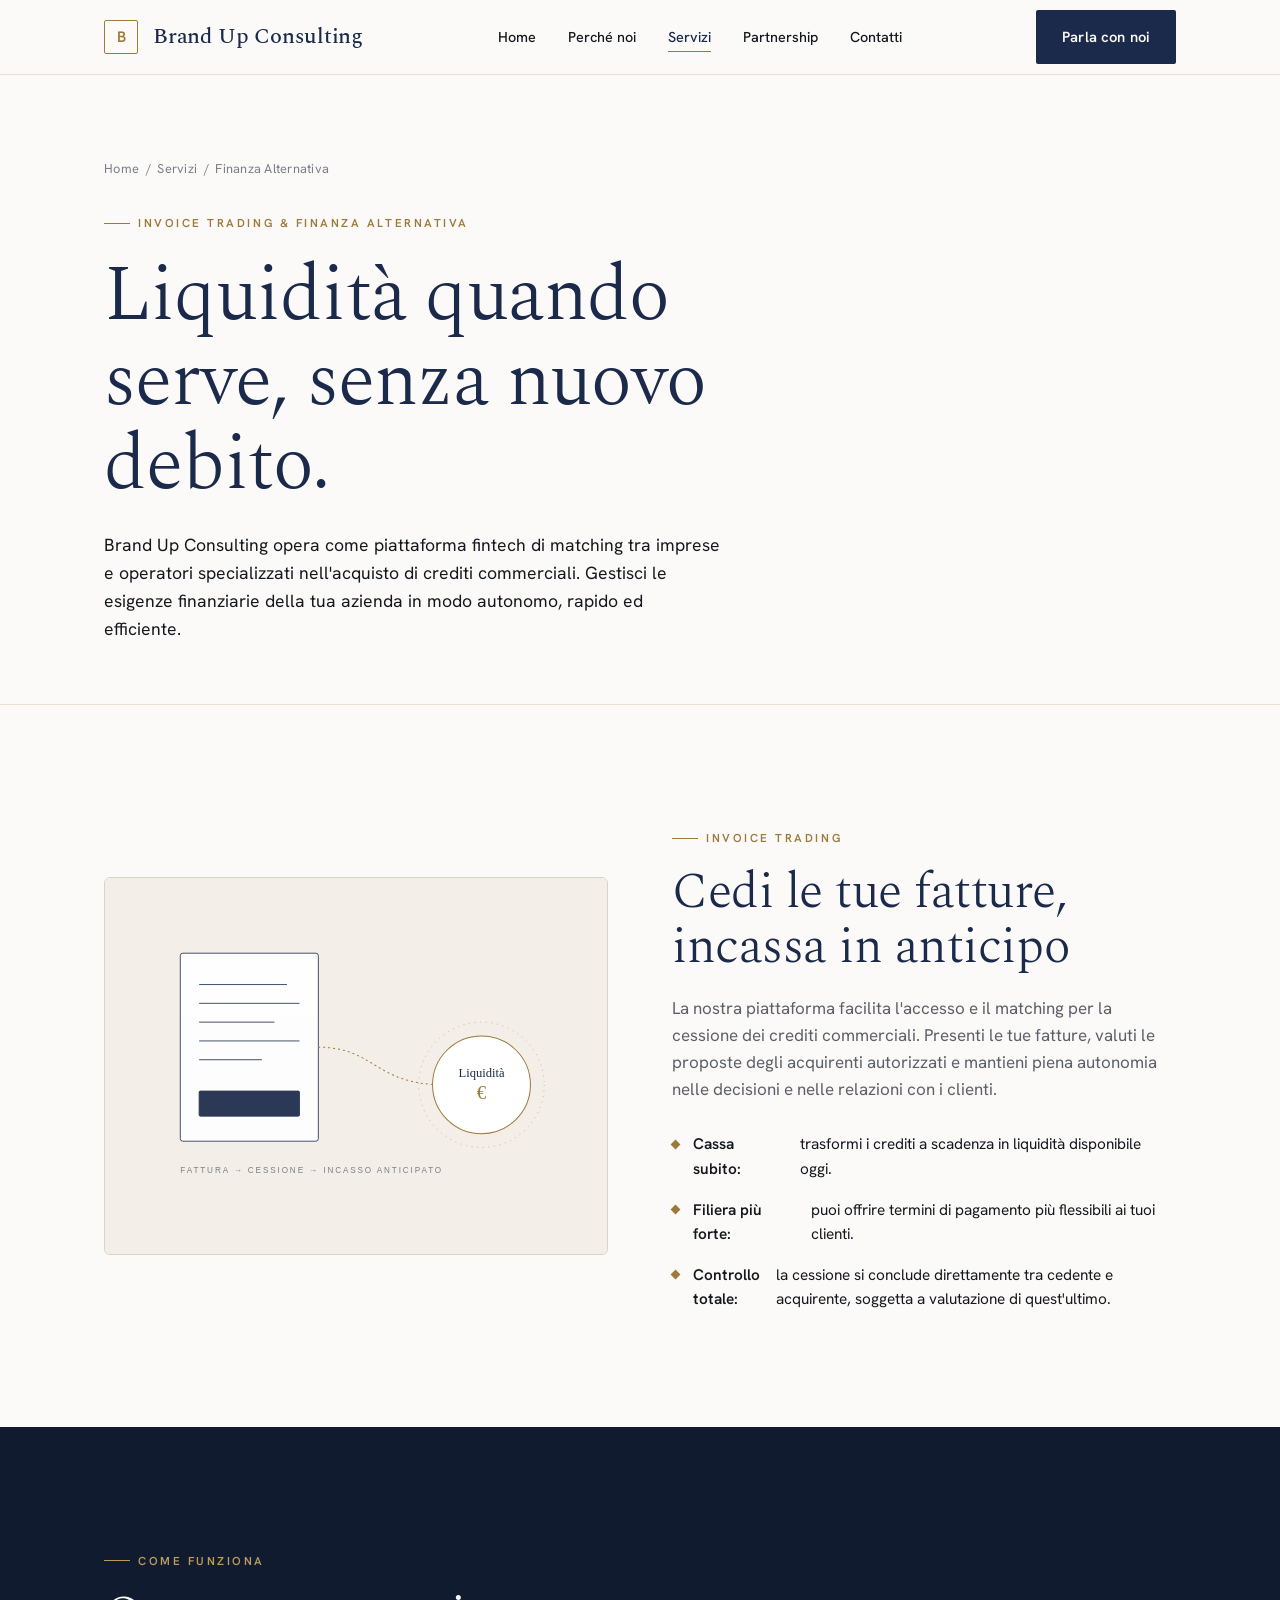
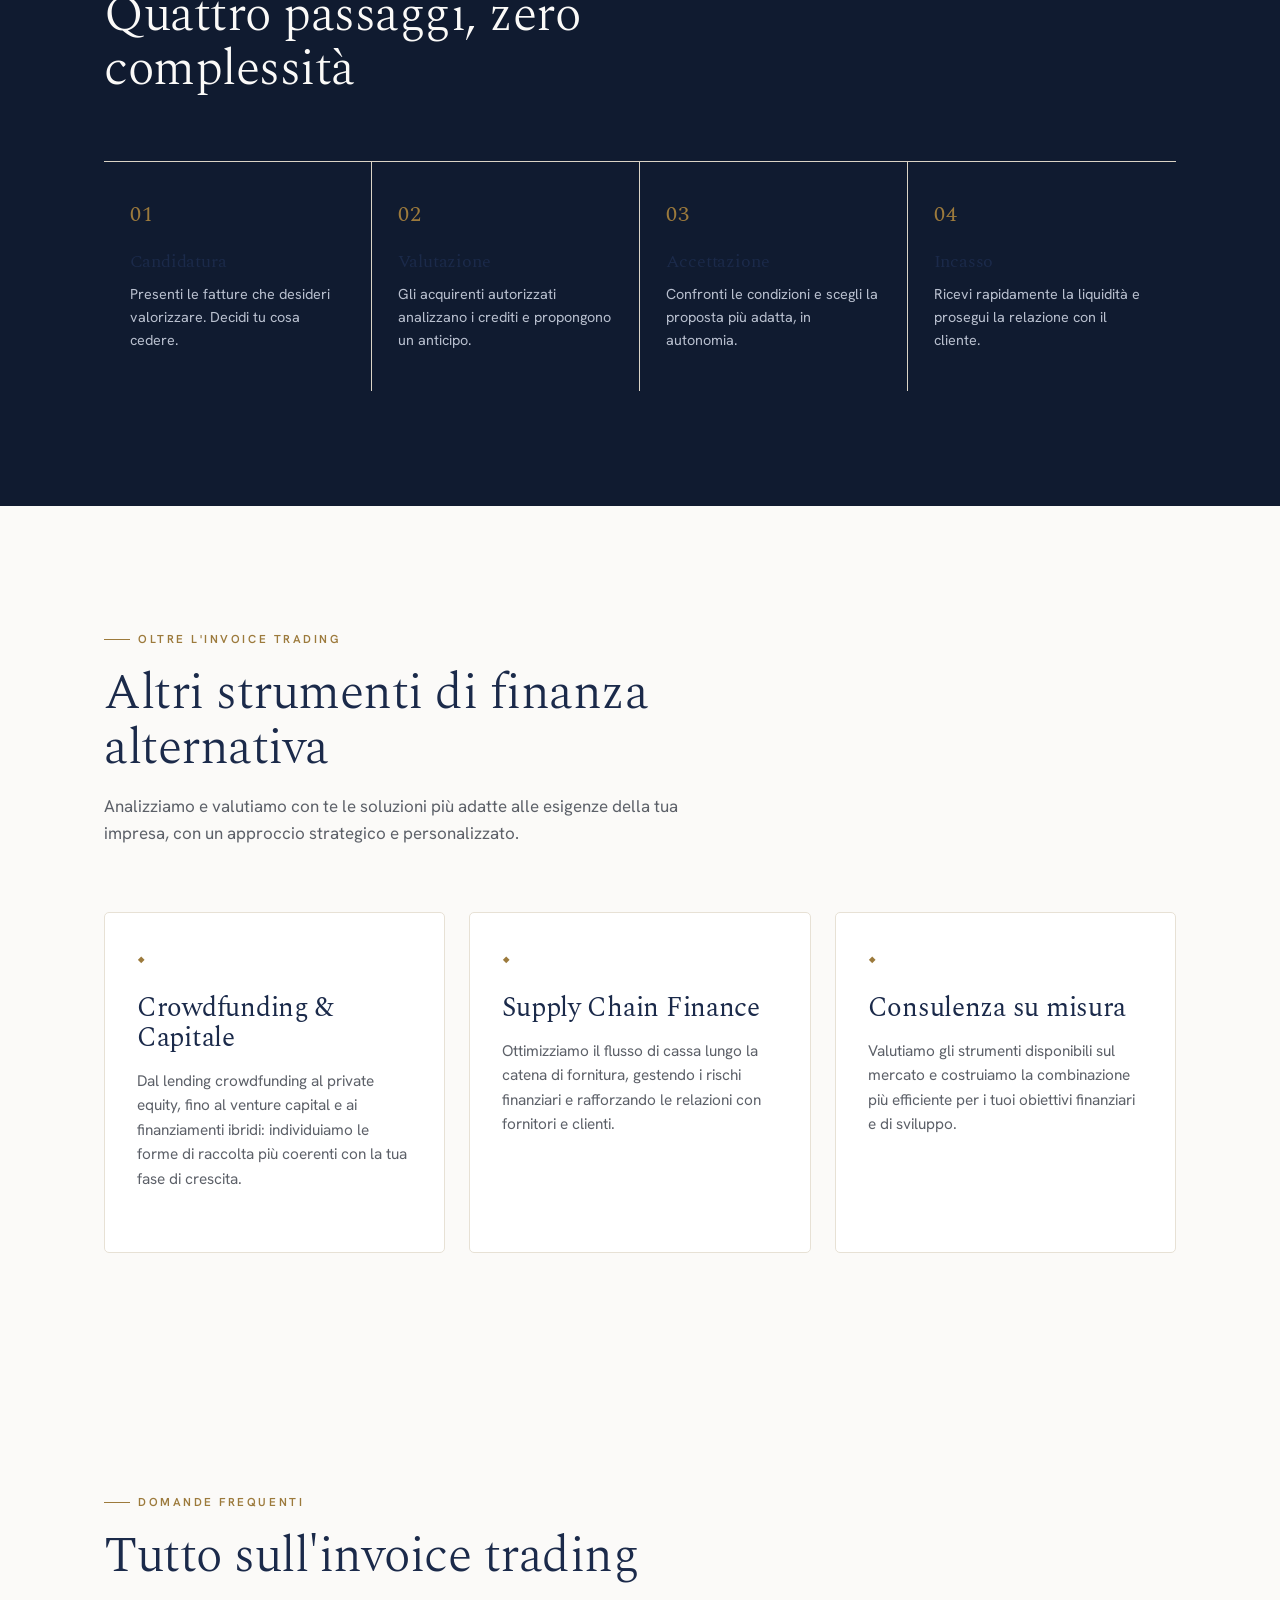
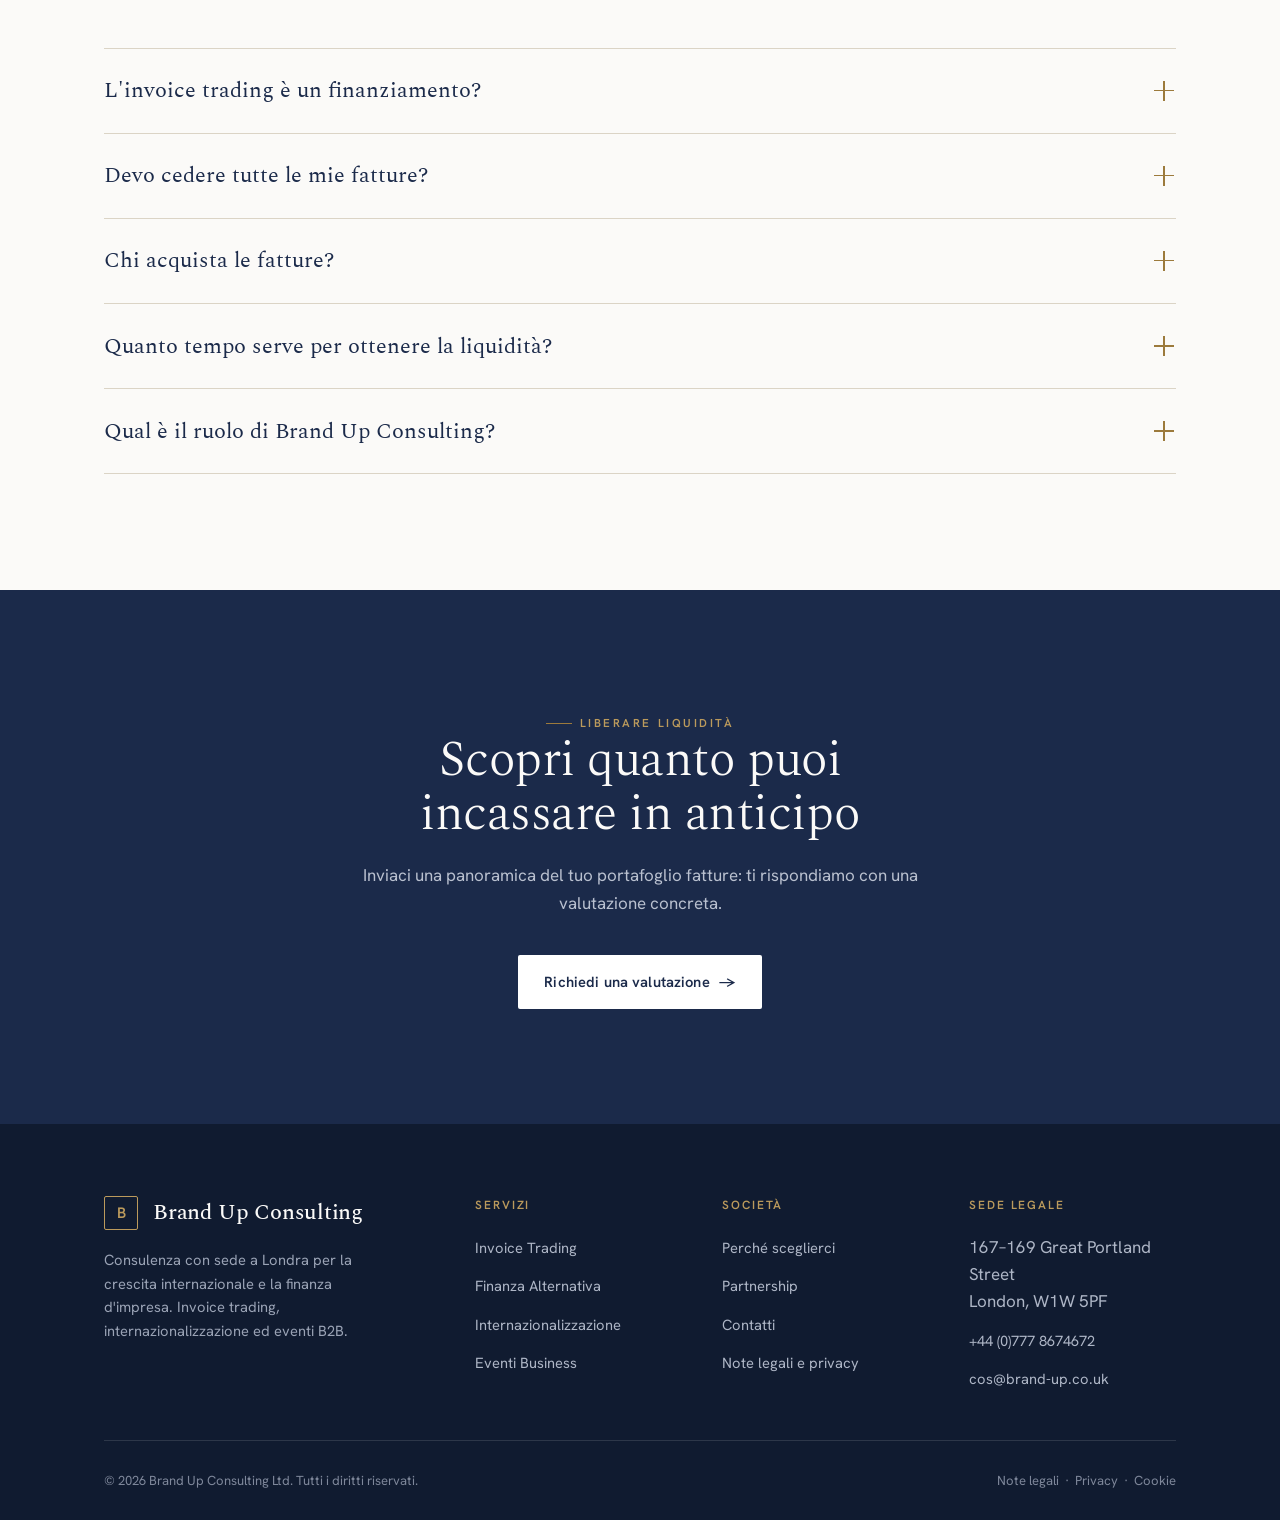
==== finanza-alternativa.html @ 414f06bc "Aggiunge home, perché sceglierci, finanza alternativa e internazionalizzazione" ====
<!DOCTYPE html>
<html lang="it">
<head>
<meta charset="UTF-8">
<meta name="viewport" content="width=device-width, initial-scale=1">
<title>Invoice Trading e Finanza Alternativa | Brand Up Consulting</title>
<meta name="description" content="Invoice trading, supply chain finance e crowdfunding: libera liquidità senza nuovo debito con la piattaforma fintech di Brand Up Consulting.">
<meta property="og:title" content="Invoice Trading e Finanza Alternativa | Brand Up Consulting">
<meta property="og:description" content="Invoice trading, supply chain finance e crowdfunding: libera liquidità senza nuovo debito con la piattaforma fintech di Brand Up Consulting.">
<meta property="og:type" content="website">
<link rel="preconnect" href="https://fonts.googleapis.com">
<link rel="preconnect" href="https://fonts.gstatic.com" crossorigin>
<link rel="stylesheet" href="assets/style.css">
</head>
<body>
<header class="site-header">
  <div class="wrap nav">
    <a href="index.html" class="brand"><span class="mark">B</span><span>Brand&nbsp;Up <b>Consulting</b></span></a>
    <nav aria-label="Principale">
      <ul class="nav-links">
        <li><a href="index.html">Home</a></li>
        <li><a href="perche-sceglierci.html">Perché noi</a></li>
        <li class="has-sub">
          <a href="finanza-alternativa.html" class="active">Servizi</a>
          <ul class="submenu">
            <li><a href="finanza-alternativa.html">Invoice Trading &amp; Finanza Alternativa<small>Cessione crediti e liquidità senza nuovo debito</small></a></li>
            <li><a href="internazionalizzazione.html">Internazionalizzazione d'impresa<small>Export management e ingresso nei mercati esteri</small></a></li>
            <li><a href="eventi.html">Eventi &amp; Business Network<small>Incontri B2B, fiere e missioni commerciali</small></a></li>
          </ul>
        </li>
        <li><a href="partnership.html">Partnership</a></li>
        <li><a href="contatti.html">Contatti</a></li>
      </ul>
    </nav>
    <div class="nav-cta">
      <a href="contatti.html" class="btn btn-primary">Parla con noi</a>
      <button class="menu-toggle" aria-label="Apri menu" aria-expanded="false"><span></span><span></span><span></span></button>
    </div>
  </div>
</header>
<main>

<section class="page-hero">
  <div class="wrap">
    <div class="crumbs reveal"><a href="index.html">Home</a> &nbsp;/&nbsp; Servizi &nbsp;/&nbsp; Finanza Alternativa</div>
    <span class="eyebrow reveal">Invoice Trading &amp; Finanza Alternativa</span>
    <h1 class="reveal">Liquidità quando serve, senza nuovo debito.</h1>
    <p class="reveal">Brand Up Consulting opera come piattaforma fintech di matching tra imprese e operatori specializzati nell'acquisto di crediti commerciali. Gestisci le esigenze finanziarie della tua azienda in modo autonomo, rapido ed efficiente.</p>
  </div>
</section>

<section>
  <div class="wrap">
    <div class="split">
      <div class="split-media reveal"><img src="assets/plate-invoice.svg" alt="Processo di invoice trading"></div>
      <div class="reveal">
        <span class="eyebrow">Invoice Trading</span>
        <h2>Cedi le tue fatture, incassa in anticipo</h2>
        <p>La nostra piattaforma facilita l'accesso e il matching per la cessione dei crediti commerciali. Presenti le tue fatture, valuti le proposte degli acquirenti autorizzati e mantieni piena autonomia nelle decisioni e nelle relazioni con i clienti.</p>
        <ul class="feat-list">
          <li><strong>Cassa subito:</strong> trasformi i crediti a scadenza in liquidità disponibile oggi.</li>
          <li><strong>Filiera più forte:</strong> puoi offrire termini di pagamento più flessibili ai tuoi clienti.</li>
          <li><strong>Controllo totale:</strong> la cessione si conclude direttamente tra cedente e acquirente, soggetta a valutazione di quest'ultimo.</li>
        </ul>
      </div>
    </div>
  </div>
</section>

<section class="panel-navy">
  <div class="wrap">
    <div class="section-head reveal"><span class="eyebrow">Come funziona</span><h2>Quattro passaggi, zero complessità</h2></div>
    <div class="steps">
      <div class="step reveal"><span class="idx">01</span><h4>Candidatura</h4><p>Presenti le fatture che desideri valorizzare. Decidi tu cosa cedere.</p></div>
      <div class="step reveal"><span class="idx">02</span><h4>Valutazione</h4><p>Gli acquirenti autorizzati analizzano i crediti e propongono un anticipo.</p></div>
      <div class="step reveal"><span class="idx">03</span><h4>Accettazione</h4><p>Confronti le condizioni e scegli la proposta più adatta, in autonomia.</p></div>
      <div class="step reveal"><span class="idx">04</span><h4>Incasso</h4><p>Ricevi rapidamente la liquidità e prosegui la relazione con il cliente.</p></div>
    </div>
  </div>
</section>

<section>
  <div class="wrap">
    <div class="section-head reveal"><span class="eyebrow">Oltre l'invoice trading</span><h2>Altri strumenti di finanza alternativa</h2><p>Analizziamo e valutiamo con te le soluzioni più adatte alle esigenze della tua impresa, con un approccio strategico e personalizzato.</p></div>
    <div class="grid-3">
      <article class="card reveal"><span class="idx">&#9670;</span><h3>Crowdfunding &amp; Capitale</h3><p>Dal lending crowdfunding al private equity, fino al venture capital e ai finanziamenti ibridi: individuiamo le forme di raccolta più coerenti con la tua fase di crescita.</p></article>
      <article class="card reveal"><span class="idx">&#9670;</span><h3>Supply Chain Finance</h3><p>Ottimizziamo il flusso di cassa lungo la catena di fornitura, gestendo i rischi finanziari e rafforzando le relazioni con fornitori e clienti.</p></article>
      <article class="card reveal"><span class="idx">&#9670;</span><h3>Consulenza su misura</h3><p>Valutiamo gli strumenti disponibili sul mercato e costruiamo la combinazione più efficiente per i tuoi obiettivi finanziari e di sviluppo.</p></article>
    </div>
  </div>
</section>

<section>
  <div class="wrap">
    <div class="section-head reveal"><span class="eyebrow">Domande frequenti</span><h2>Tutto sull'invoice trading</h2></div>
    <div class="faq">
      <div class="faq-item reveal"><button class="faq-q" aria-expanded="false">L'invoice trading è un finanziamento?<span class="ic"></span></button><div class="faq-a"><p>No. È la cessione di un credito commerciale a un acquirente che lo anticipa. Non si tratta di un prestito bancario e non aumenta l'indebitamento dell'impresa nel modo in cui lo farebbe un finanziamento tradizionale.</p></div></div>
      <div class="faq-item reveal"><button class="faq-q" aria-expanded="false">Devo cedere tutte le mie fatture?<span class="ic"></span></button><div class="faq-a"><p>No. Scegli liberamente quali crediti presentare e quali proposte accettare. Mantieni il pieno controllo del processo e delle relazioni con i tuoi clienti.</p></div></div>
      <div class="faq-item reveal"><button class="faq-q" aria-expanded="false">Chi acquista le fatture?<span class="ic"></span></button><div class="faq-a"><p>Operatori e investitori autorizzati che valutano i crediti presentati. La cessione si perfeziona direttamente tra impresa cedente e soggetto acquirente, soggetta all'accettazione di quest'ultimo.</p></div></div>
      <div class="faq-item reveal"><button class="faq-q" aria-expanded="false">Quanto tempo serve per ottenere la liquidità?<span class="ic"></span></button><div class="faq-a"><p>I tempi dipendono dalla valutazione del credito e dall'accettazione delle parti. La tecnologia fintech è pensata proprio per ridurre i passaggi e accelerare l'incasso rispetto all'attesa della scadenza naturale.</p></div></div>
      <div class="faq-item reveal"><button class="faq-q" aria-expanded="false">Qual è il ruolo di Brand Up Consulting?<span class="ic"></span></button><div class="faq-a"><p>Operiamo come piattaforma di matching e supporto tecnico-operativo: mettiamo in contatto la tua impresa con gli acquirenti e ti affianchiamo nel processo. Le decisioni restano sempre tue.</p></div></div>
    </div>
  </div>
</section>

<section class="cta-band">
  <div class="wrap">
    <span class="eyebrow" style="justify-content:center;color:#BB9A5C">Liberare liquidità</span>
    <h2>Scopri quanto puoi incassare in anticipo</h2>
    <p>Inviaci una panoramica del tuo portafoglio fatture: ti rispondiamo con una valutazione concreta.</p>
    <div class="hero-actions"><a href="contatti.html" class="btn btn-primary" style="background:#fff;color:#1B2A4A">Richiedi una valutazione <span class="arr">&rarr;</span></a></div>
  </div>
</section>
</main>
<footer class="site-footer">
  <div class="wrap">
    <div class="foot-grid">
      <div>
        <a href="index.html" class="brand"><span class="mark">B</span><span>Brand&nbsp;Up <b>Consulting</b></span></a>
        <p class="foot-about">Consulenza con sede a Londra per la crescita internazionale e la finanza d'impresa. Invoice trading, internazionalizzazione ed eventi B2B.</p>
      </div>
      <div class="foot-col">
        <h5>Servizi</h5>
        <ul>
          <li><a href="finanza-alternativa.html">Invoice Trading</a></li>
          <li><a href="finanza-alternativa.html">Finanza Alternativa</a></li>
          <li><a href="internazionalizzazione.html">Internazionalizzazione</a></li>
          <li><a href="eventi.html">Eventi Business</a></li>
        </ul>
      </div>
      <div class="foot-col">
        <h5>Società</h5>
        <ul>
          <li><a href="perche-sceglierci.html">Perché sceglierci</a></li>
          <li><a href="partnership.html">Partnership</a></li>
          <li><a href="contatti.html">Contatti</a></li>
          <li><a href="note-legali.html">Note legali e privacy</a></li>
        </ul>
      </div>
      <div class="foot-col">
        <h5>Sede legale</h5>
        <ul>
          <li>167&ndash;169 Great Portland Street<br>London, W1W 5PF</li>
          <li><a href="tel:+447778674672">+44 (0)777 8674672</a></li>
          <li><a href="mailto:cos@brand-up.co.uk">cos@brand-up.co.uk</a></li>
        </ul>
      </div>
    </div>
    <div class="foot-bottom">
      <span>&copy; <span id="yr"></span> Brand Up Consulting Ltd. Tutti i diritti riservati.</span>
      <span><a href="note-legali.html">Note legali</a> &nbsp;&middot;&nbsp; <a href="note-legali.html">Privacy</a> &nbsp;&middot;&nbsp; <a href="note-legali.html">Cookie</a></span>
    </div>
  </div>
</footer>
<script>document.getElementById('yr').textContent=new Date().getFullYear();</script>
<script src="assets/main.js"></script>
</body>
</html>
---- assets/style.css ----
/* ============================================================
   Brand Up Consulting — Corporate London identity
   Palette: ivory paper · oxford blue · engraved brass · stone
   Type: Spectral (display serif) · Hanken Grotesk (body)
   ============================================================ */

@import url('https://fonts.googleapis.com/css2?family=Spectral:ital,wght@0,300;0,400;0,500;0,600;1,300;1,400&family=Hanken+Grotesk:wght@400;500;600;700&display=swap');

:root{
  --paper:#FBFAF8; --paper-2:#F3EFE8; --paper-3:#ECE6DA;
  --ink:#15181E; --navy:#1B2A4A; --navy-deep:#101B30;
  --brass:#9C7A3C; --brass-2:#BB9A5C;
  --line:#DBD4C6; --line-soft:#E7E1D5;
  --muted:#5C6068; --muted-2:#7A7E86; --white:#ffffff;
  --serif:'Spectral',Georgia,serif;
  --sans:'Hanken Grotesk',system-ui,-apple-system,sans-serif;
  --wrap:1200px; --gutter:clamp(20px,5vw,64px);
}
*{box-sizing:border-box;margin:0;padding:0}
html{scroll-behavior:smooth;-webkit-text-size-adjust:100%}
body{font-family:var(--sans);background:var(--paper);color:var(--ink);line-height:1.6;font-size:17px;-webkit-font-smoothing:antialiased;text-rendering:optimizeLegibility}
img{max-width:100%;display:block}
a{color:inherit;text-decoration:none}
.wrap{max-width:var(--wrap);margin:0 auto;padding-inline:var(--gutter)}

h1,h2,h3,h4{font-family:var(--serif);font-weight:400;line-height:1.1;letter-spacing:-.01em;color:var(--navy)}
h1{font-size:clamp(2.6rem,6vw,5rem);font-weight:300}
h2{font-size:clamp(2rem,4vw,3.1rem);font-weight:300}
h3{font-size:clamp(1.3rem,2.2vw,1.7rem)}
p{color:var(--muted);max-width:62ch}
strong{color:var(--ink);font-weight:600}
.eyebrow{font-family:var(--sans);font-size:.72rem;font-weight:600;letter-spacing:.22em;text-transform:uppercase;color:var(--brass);display:inline-flex;align-items:center;gap:.7em}
.eyebrow::before{content:"";width:26px;height:1px;background:var(--brass);display:inline-block}
.lead{font-size:clamp(1.05rem,1.6vw,1.25rem);color:var(--ink);max-width:60ch;line-height:1.55}

.btn{display:inline-flex;align-items:center;gap:.6em;font-family:var(--sans);font-weight:600;font-size:.92rem;padding:.95em 1.7em;border-radius:2px;transition:.25s ease;cursor:pointer;border:1px solid transparent;letter-spacing:.01em}
.btn-primary{background:var(--navy);color:var(--paper)}
.btn-primary:hover{background:var(--navy-deep)}
.btn-ghost{border-color:var(--navy);color:var(--navy);background:transparent}
.btn-ghost:hover{background:var(--navy);color:var(--paper)}
.btn .arr{transition:transform .25s ease}
.btn:hover .arr{transform:translateX(4px)}
.link-brass{font-weight:600;font-size:.9rem;color:var(--navy);display:inline-flex;align-items:center;gap:.5em;border-bottom:1px solid var(--line);padding-bottom:3px;transition:.25s ease;width:fit-content}
.link-brass:hover{border-color:var(--brass);color:var(--brass)}
.link-brass .arr{transition:transform .25s ease}
.link-brass:hover .arr{transform:translateX(4px)}

.site-header{position:sticky;top:0;z-index:60;background:rgba(251,250,248,.86);backdrop-filter:blur(12px);border-bottom:1px solid var(--line-soft);transition:box-shadow .3s ease}
.site-header.scrolled{box-shadow:0 1px 0 var(--line)}
.nav{display:flex;align-items:center;justify-content:space-between;height:74px}
.brand{display:flex;align-items:center;gap:.7em;font-family:var(--serif);font-size:1.35rem;color:var(--navy);letter-spacing:-.01em;font-weight:500}
.brand .mark{width:34px;height:34px;border:1px solid var(--brass);display:grid;place-items:center;color:var(--brass);font-size:.95rem;font-weight:600;font-family:var(--sans);border-radius:2px}
.brand b{font-weight:500}
.nav-links{display:flex;align-items:center;gap:2rem;list-style:none}
.nav-links>li>a{font-size:.9rem;font-weight:500;color:var(--ink);position:relative;padding:6px 0;transition:color .2s}
.nav-links>li>a::after{content:"";position:absolute;left:0;bottom:0;height:1px;width:0;background:var(--brass);transition:width .25s ease}
.nav-links>li>a:hover::after,.nav-links>li>a.active::after{width:100%}
.nav-links>li>a.active{color:var(--navy)}
.has-sub{position:relative}
.submenu{position:absolute;top:calc(100% + 8px);left:50%;transform:translateX(-50%) translateY(6px);background:var(--white);border:1px solid var(--line);border-radius:4px;padding:.6rem;min-width:300px;opacity:0;visibility:hidden;box-shadow:0 18px 50px -20px rgba(20,30,60,.3);transition:.25s ease;list-style:none}
.has-sub:hover .submenu{opacity:1;visibility:visible;transform:translateX(-50%) translateY(0)}
.submenu a{display:block;padding:.7em .9em;font-size:.88rem;border-radius:3px}
.submenu a:hover{background:var(--paper-2);color:var(--navy)}
.submenu a small{display:block;color:var(--muted-2);font-size:.78rem;font-weight:400;margin-top:2px}
.nav-cta{display:flex;align-items:center;gap:1.2rem}
.menu-toggle{display:none;background:none;border:none;cursor:pointer;width:30px;height:22px;position:relative}
.menu-toggle span{position:absolute;left:0;height:1.5px;width:100%;background:var(--navy);transition:.3s}
.menu-toggle span:nth-child(1){top:0}.menu-toggle span:nth-child(2){top:10px}.menu-toggle span:nth-child(3){top:20px}
.menu-toggle.open span:nth-child(1){top:10px;transform:rotate(45deg)}
.menu-toggle.open span:nth-child(2){opacity:0}
.menu-toggle.open span:nth-child(3){top:10px;transform:rotate(-45deg)}

section{padding-block:clamp(64px,9vw,120px)}
.section-head{max-width:680px;margin-bottom:clamp(40px,5vw,64px)}
.section-head .eyebrow{margin-bottom:1.1rem}
.section-head p{margin-top:1.1rem}
.idx{font-family:var(--serif);font-size:.95rem;color:var(--brass);font-variant-numeric:tabular-nums;letter-spacing:.05em}

.hero{position:relative;padding-top:clamp(60px,8vw,96px);padding-bottom:clamp(56px,7vw,90px);overflow:hidden}
.hero .plaque{display:inline-block;border:1px solid var(--line);border-radius:3px;padding:.55em 1.1em;font-size:.78rem;letter-spacing:.16em;text-transform:uppercase;color:var(--muted);font-weight:600;background:var(--white);margin-bottom:2rem}
.hero .plaque b{color:var(--brass);font-weight:600}
.hero h1{max-width:14ch}
.hero h1 em{font-style:italic;color:var(--brass);font-weight:300}
.hero .lead{margin-top:1.6rem}
.hero-actions{display:flex;flex-wrap:wrap;gap:1rem;margin-top:2.4rem}
.hero-rule{height:1px;background:linear-gradient(90deg,var(--brass),transparent);margin-top:3rem}
.hero-meta{display:flex;flex-wrap:wrap;gap:2.5rem;margin-top:2.4rem}
.hero-meta .n{font-family:var(--serif);font-size:1.9rem;color:var(--navy);line-height:1}
.hero-meta .l{font-size:.82rem;color:var(--muted);margin-top:.5rem;letter-spacing:.02em}
.skyline{position:absolute;right:0;bottom:0;width:min(46%,560px);opacity:.5;pointer-events:none}

.grid-3{display:grid;grid-template-columns:repeat(3,1fr);gap:1.5rem}
.card{background:var(--white);border:1px solid var(--line-soft);border-radius:5px;padding:2.2rem 2rem;display:flex;flex-direction:column;transition:.3s ease;position:relative;overflow:hidden}
.card::before{content:"";position:absolute;top:0;left:0;height:2px;width:0;background:var(--brass);transition:width .35s ease}
.card:hover{transform:translateY(-4px);box-shadow:0 26px 50px -28px rgba(20,30,60,.32);border-color:var(--line)}
.card:hover::before{width:100%}
.card .idx{margin-bottom:1.4rem}
.card h3{margin-bottom:.9rem;color:var(--navy)}
.card p{font-size:.96rem;margin-bottom:1.6rem;flex:1}
.card .link-brass{margin-top:auto}

.split{display:grid;grid-template-columns:1fr 1fr;gap:clamp(2rem,5vw,5rem);align-items:center}
.split.reverse .split-media{order:2}
.split-media{border-radius:6px;overflow:hidden;border:1px solid var(--line);aspect-ratio:4/3;background:var(--paper-2)}
.split-media img{width:100%;height:100%;object-fit:cover}
.split h2{margin-bottom:1.3rem}
.split .eyebrow{margin-bottom:1.1rem}
.feat-list{list-style:none;margin-top:1.8rem;display:flex;flex-direction:column;gap:1rem}
.feat-list li{display:flex;gap:.9rem;font-size:.96rem;color:var(--ink)}
.feat-list li::before{content:"";flex:none;width:7px;height:7px;margin-top:.55em;background:var(--brass);transform:rotate(45deg)}

.steps{display:grid;grid-template-columns:repeat(4,1fr);gap:0;border-top:1px solid var(--line)}
.step{padding:2.2rem 1.6rem 2.4rem;border-right:1px solid var(--line);position:relative}
.step:last-child{border-right:none}
.step .idx{font-size:1.4rem;display:block;margin-bottom:1.2rem}
.step h4{font-family:var(--serif);font-size:1.15rem;color:var(--navy);margin-bottom:.7rem}
.step p{font-size:.9rem}

.panel-navy{background:var(--navy-deep);color:var(--paper)}
.panel-navy h2,.panel-navy h3{color:var(--paper)}
.panel-navy p{color:#B9C0CF}
.panel-navy .eyebrow{color:var(--brass-2)}
.panel-navy .eyebrow::before{background:var(--brass-2)}

.stats{display:grid;grid-template-columns:repeat(4,1fr);gap:1.5rem;border-top:1px solid rgba(255,255,255,.14);padding-top:3rem;margin-top:.5rem}
.stat .n{font-family:var(--serif);font-size:clamp(2.4rem,4vw,3.4rem);color:var(--paper);line-height:1;font-weight:300}
.stat .n em{color:var(--brass-2);font-style:normal}
.stat .l{font-size:.85rem;color:#AEB6C6;margin-top:.8rem;max-width:22ch}

.partner-row{display:flex;flex-wrap:wrap;align-items:center;gap:clamp(2rem,5vw,4.5rem);justify-content:center}
.partner-row .p{font-family:var(--serif);font-size:1.4rem;color:var(--muted-2);letter-spacing:.02em;opacity:.85;transition:.3s}
.partner-row .p:hover{color:var(--navy);opacity:1}

.fintech-card{background:var(--white);border:1px solid var(--line);border-radius:8px;padding:clamp(2rem,4vw,3.2rem);display:grid;grid-template-columns:1.1fr 1fr;gap:clamp(2rem,4vw,4rem);align-items:center}
.fintech-card .tag{display:inline-flex;align-items:center;gap:.5em;font-size:.74rem;letter-spacing:.16em;text-transform:uppercase;color:var(--brass);font-weight:600;margin-bottom:1.3rem}
.fintech-card .logo-line{font-family:var(--serif);font-size:2rem;color:var(--navy);margin-bottom:1rem}

.faq{border-top:1px solid var(--line)}
.faq-item{border-bottom:1px solid var(--line)}
.faq-q{width:100%;text-align:left;background:none;border:none;cursor:pointer;padding:1.6rem 0;display:flex;justify-content:space-between;align-items:center;gap:2rem;font-family:var(--serif);font-size:clamp(1.1rem,1.8vw,1.35rem);color:var(--navy)}
.faq-q .ic{flex:none;width:24px;height:24px;position:relative}
.faq-q .ic::before,.faq-q .ic::after{content:"";position:absolute;background:var(--brass);transition:.3s}
.faq-q .ic::before{top:11px;left:2px;width:20px;height:1.5px}
.faq-q .ic::after{top:2px;left:11px;width:1.5px;height:20px}
.faq-item.open .faq-q .ic::after{transform:rotate(90deg);opacity:0}
.faq-a{max-height:0;overflow:hidden;transition:max-height .35s ease}
.faq-a p{padding-bottom:1.6rem;font-size:.98rem}

.cta-band{background:var(--navy);color:var(--paper);text-align:center}
.cta-band h2{color:var(--paper);max-width:18ch;margin:0 auto 1.3rem}
.cta-band p{color:#B9C0CF;margin:0 auto 2.2rem}
.cta-band .hero-actions{justify-content:center}
.cta-band .btn-ghost{border-color:var(--brass-2);color:var(--paper)}
.cta-band .btn-ghost:hover{background:var(--brass);border-color:var(--brass);color:var(--white)}

.form-grid{display:grid;grid-template-columns:1fr 1fr;gap:1.4rem}
.field{display:flex;flex-direction:column;gap:.5rem}
.field.full{grid-column:1/-1}
.field label{font-size:.8rem;font-weight:600;letter-spacing:.04em;color:var(--ink)}
.field input,.field textarea,.field select{font-family:var(--sans);font-size:.95rem;padding:.85em 1em;border:1px solid var(--line);border-radius:3px;background:var(--white);color:var(--ink);transition:.2s}
.field input:focus,.field textarea:focus,.field select:focus{outline:none;border-color:var(--brass);box-shadow:0 0 0 3px rgba(156,122,60,.12)}
.field textarea{resize:vertical;min-height:130px}
.form-note{font-size:.82rem;color:var(--muted-2);margin-top:.4rem}
.form-success{display:none;padding:1.1em 1.3em;background:var(--paper-2);border:1px solid var(--brass);border-radius:4px;color:var(--navy);font-size:.92rem;margin-top:1.2rem}
.form-success.show{display:block}

.page-hero{padding-top:clamp(56px,7vw,84px);padding-bottom:clamp(40px,5vw,60px);border-bottom:1px solid var(--line-soft)}
.page-hero .eyebrow{margin-bottom:1.4rem}
.page-hero h1{max-width:16ch}
.page-hero p{margin-top:1.4rem;font-size:1.1rem;color:var(--ink)}
.crumbs{font-size:.8rem;color:var(--muted-2);margin-bottom:1.6rem;letter-spacing:.02em}
.crumbs a:hover{color:var(--brass)}

.contact-grid{display:grid;grid-template-columns:1fr 1.2fr;gap:clamp(2.5rem,5vw,5rem)}
.contact-info dl{display:grid;gap:1.7rem;margin-top:2rem}
.contact-info dt{font-size:.74rem;letter-spacing:.14em;text-transform:uppercase;color:var(--brass);font-weight:600;margin-bottom:.4rem}
.contact-info dd{font-size:1rem;color:var(--ink);line-height:1.5}
.contact-info dd a:hover{color:var(--brass)}

.site-footer{background:var(--navy-deep);color:#AEB6C6;padding-block:clamp(48px,6vw,72px) 0}
.foot-grid{display:grid;grid-template-columns:1.6fr 1fr 1fr 1fr;gap:2.5rem;padding-bottom:3rem;border-bottom:1px solid rgba(255,255,255,.12)}
.site-footer .brand{color:var(--paper);margin-bottom:1.1rem}
.site-footer .brand .mark{border-color:var(--brass-2);color:var(--brass-2)}
.foot-about{font-size:.92rem;color:#9AA3B5;max-width:34ch}
.foot-col h5{font-family:var(--sans);font-size:.74rem;letter-spacing:.16em;text-transform:uppercase;color:var(--brass-2);margin-bottom:1.2rem;font-weight:600}
.foot-col ul{list-style:none;display:flex;flex-direction:column;gap:.7rem}
.foot-col a{font-size:.92rem;color:#AEB6C6;transition:.2s}
.foot-col a:hover{color:var(--paper)}
.foot-bottom{display:flex;flex-wrap:wrap;justify-content:space-between;gap:1rem;padding-block:1.8rem;font-size:.82rem;color:#7E879A}
.foot-bottom a:hover{color:var(--brass-2)}

.reveal{opacity:0;transform:translateY(22px);transition:opacity .7s ease,transform .7s ease}
.reveal.in{opacity:1;transform:none}

@media(max-width:980px){
  .grid-3{grid-template-columns:1fr;gap:1.2rem}
  .split,.contact-grid,.fintech-card{grid-template-columns:1fr;gap:2.4rem}
  .split.reverse .split-media{order:0}
  .steps{grid-template-columns:1fr 1fr}
  .step:nth-child(2){border-right:none}
  .step{border-bottom:1px solid var(--line)}
  .stats{grid-template-columns:1fr 1fr;gap:2rem}
  .foot-grid{grid-template-columns:1fr 1fr}
  .form-grid{grid-template-columns:1fr}
}
@media(max-width:680px){
  body{font-size:16px}
  .nav-links{position:fixed;inset:74px 0 auto 0;background:var(--paper);flex-direction:column;align-items:flex-start;gap:0;padding:1rem var(--gutter) 2rem;border-bottom:1px solid var(--line);transform:translateY(-120%);transition:.35s ease;box-shadow:0 30px 50px -20px rgba(20,30,60,.25)}
  .nav-links.open{transform:translateY(0)}
  .nav-links li{width:100%;border-bottom:1px solid var(--line-soft)}
  .nav-links>li>a{display:block;padding:1.1em 0;font-size:1rem}
  .submenu{position:static;transform:none;opacity:1;visibility:visible;box-shadow:none;border:none;min-width:0;padding:0 0 .6rem 1rem;background:transparent}
  .submenu a{padding:.6em 0}
  .menu-toggle{display:block}
  .nav-cta .btn{display:none}
  .steps{grid-template-columns:1fr}
  .step{border-right:none}
  .skyline{display:none}
  .hero-meta{gap:1.6rem}
}
@media(prefers-reduced-motion:reduce){
  *{animation:none!important;transition:none!important;scroll-behavior:auto!important}
  .reveal{opacity:1;transform:none}
}

/* fix: feature list & strong on dark panels */
.panel-navy .feat-list li{color:#D9DEE8}
.panel-navy .feat-list li strong{color:#fff}
.cta-band .feat-list li{color:#D9DEE8}
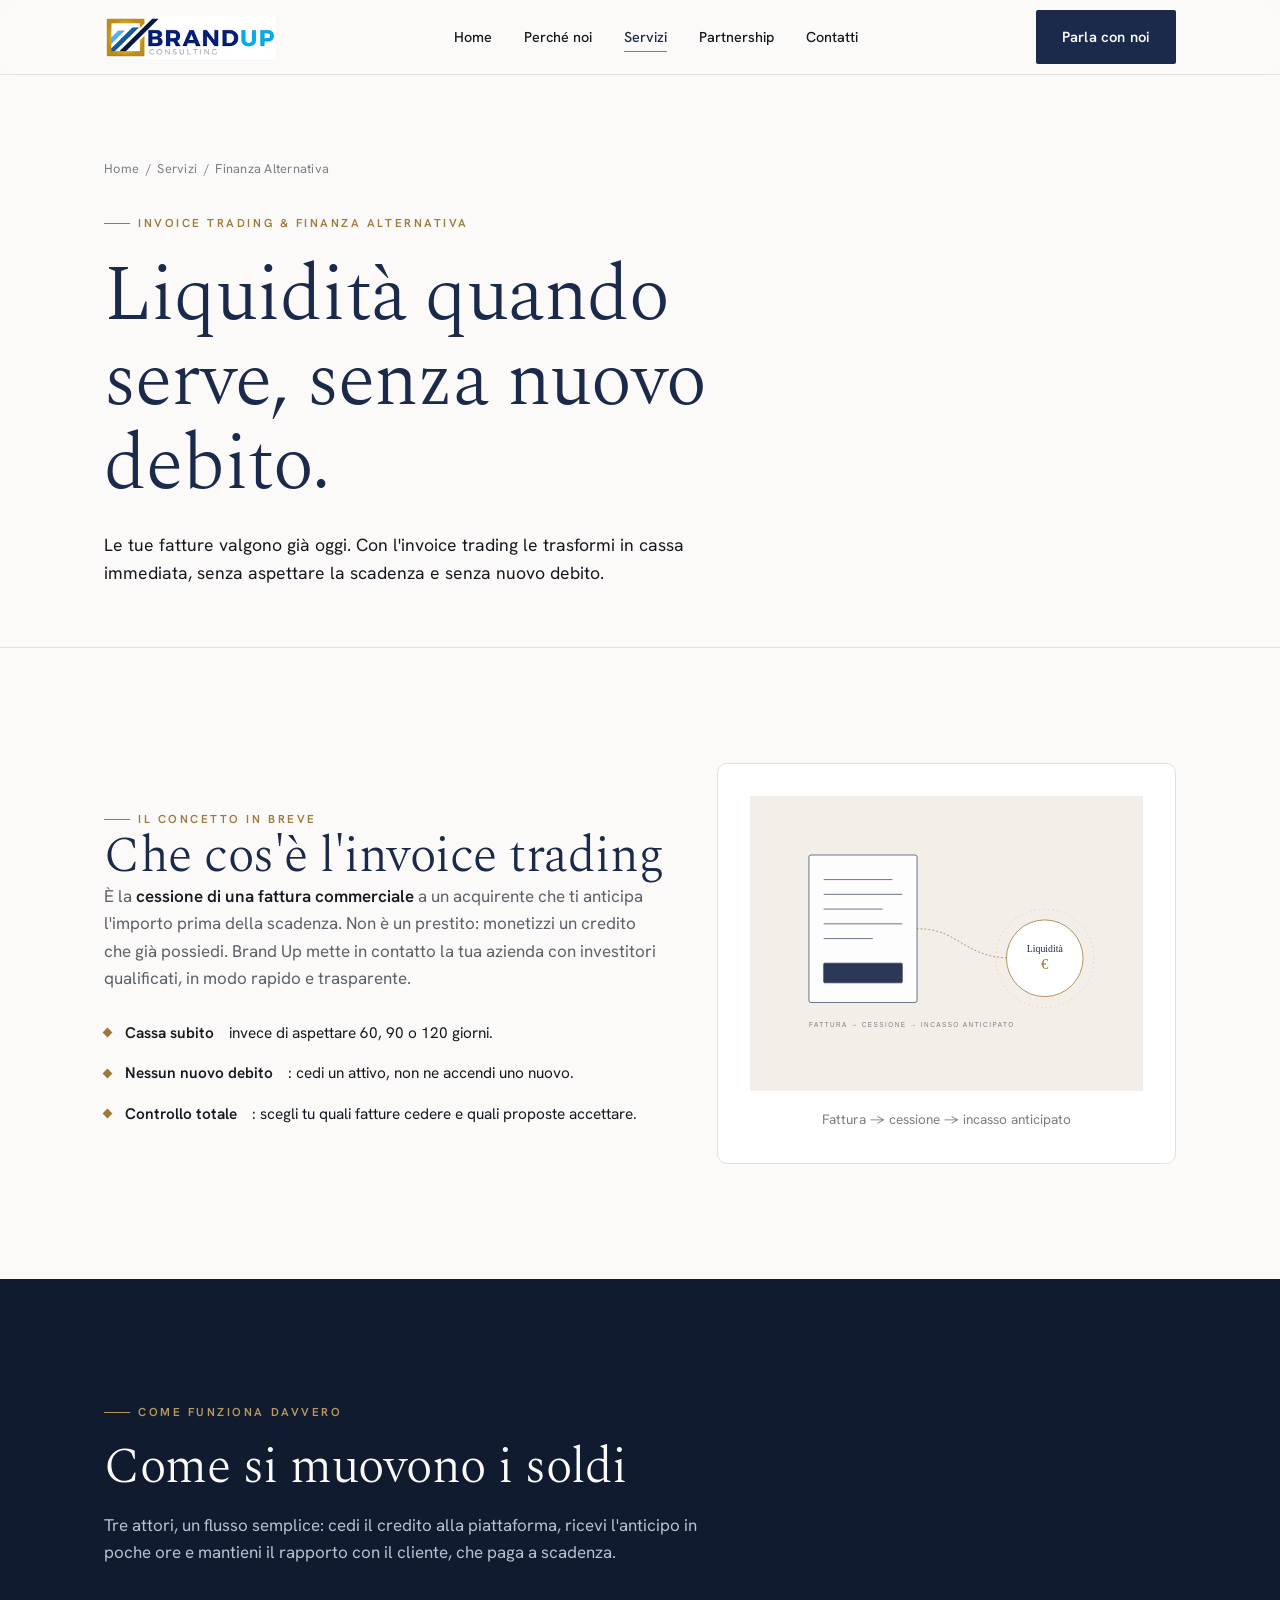
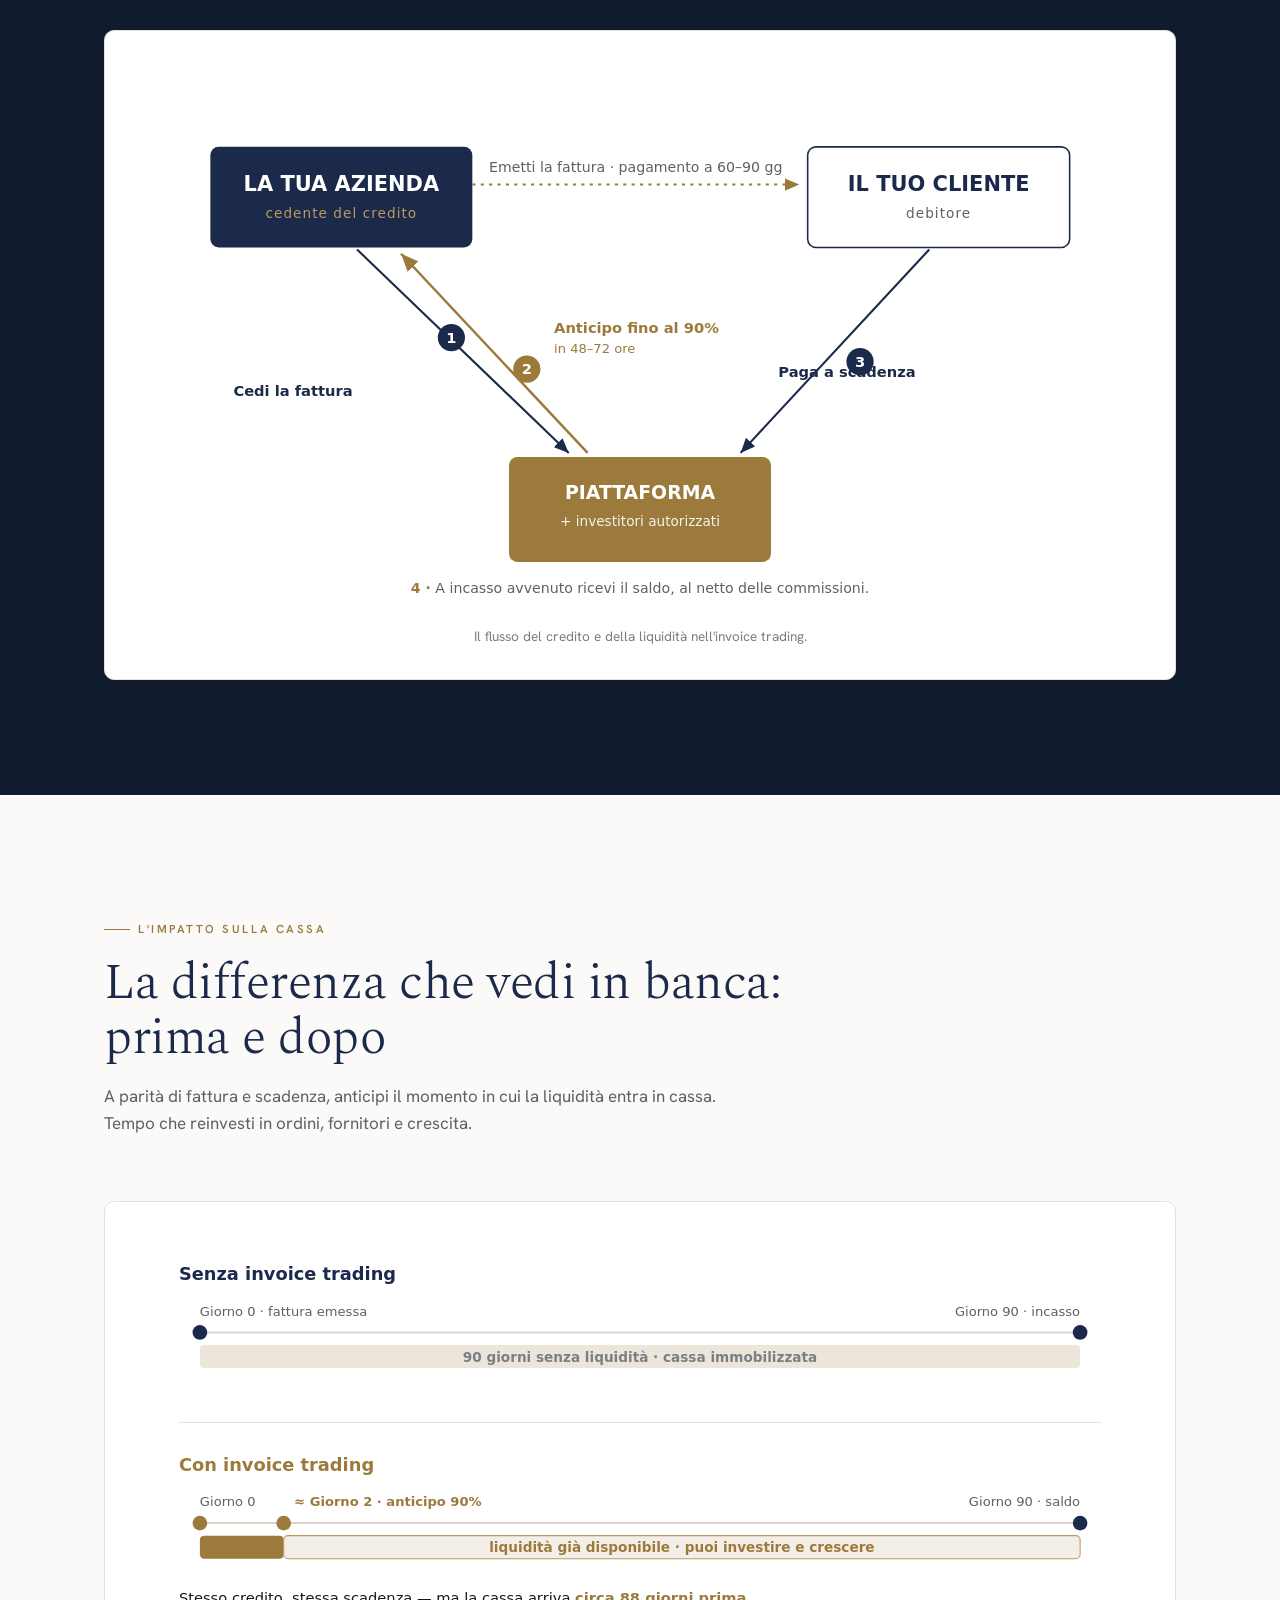
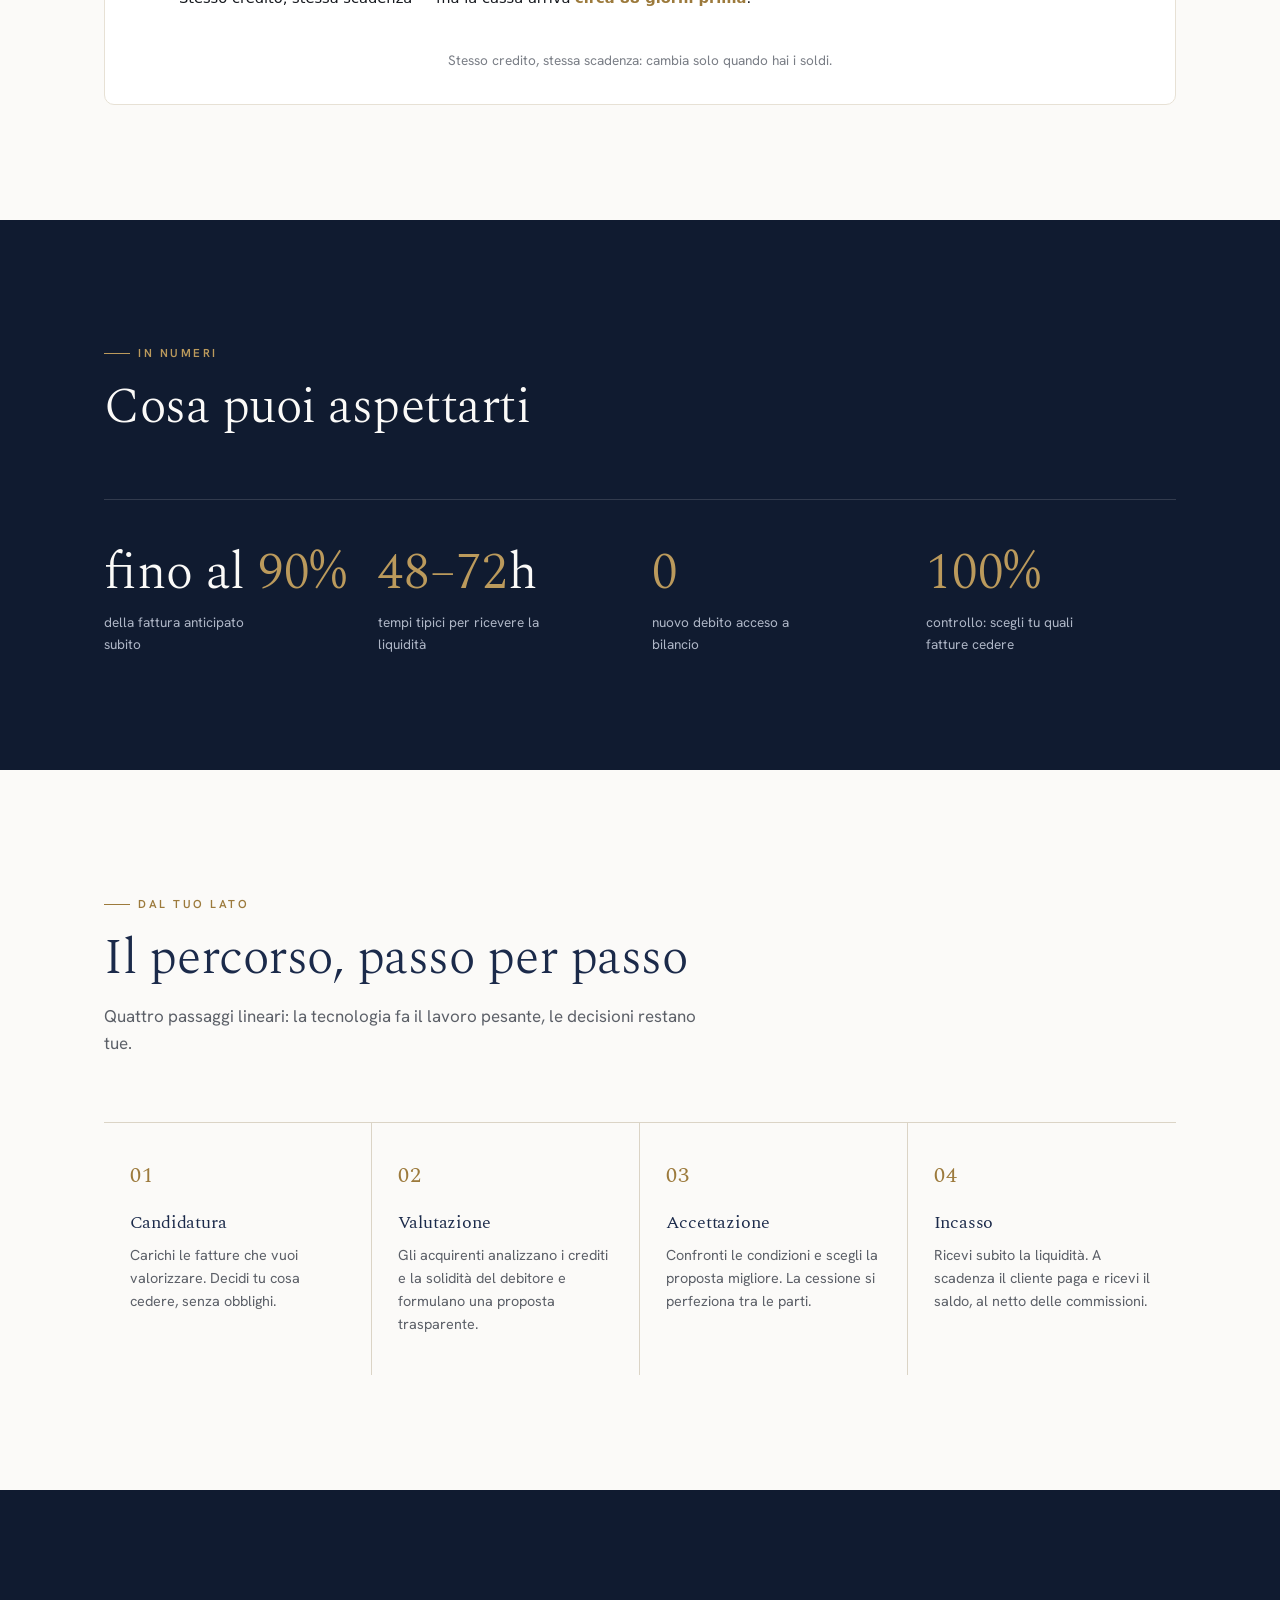
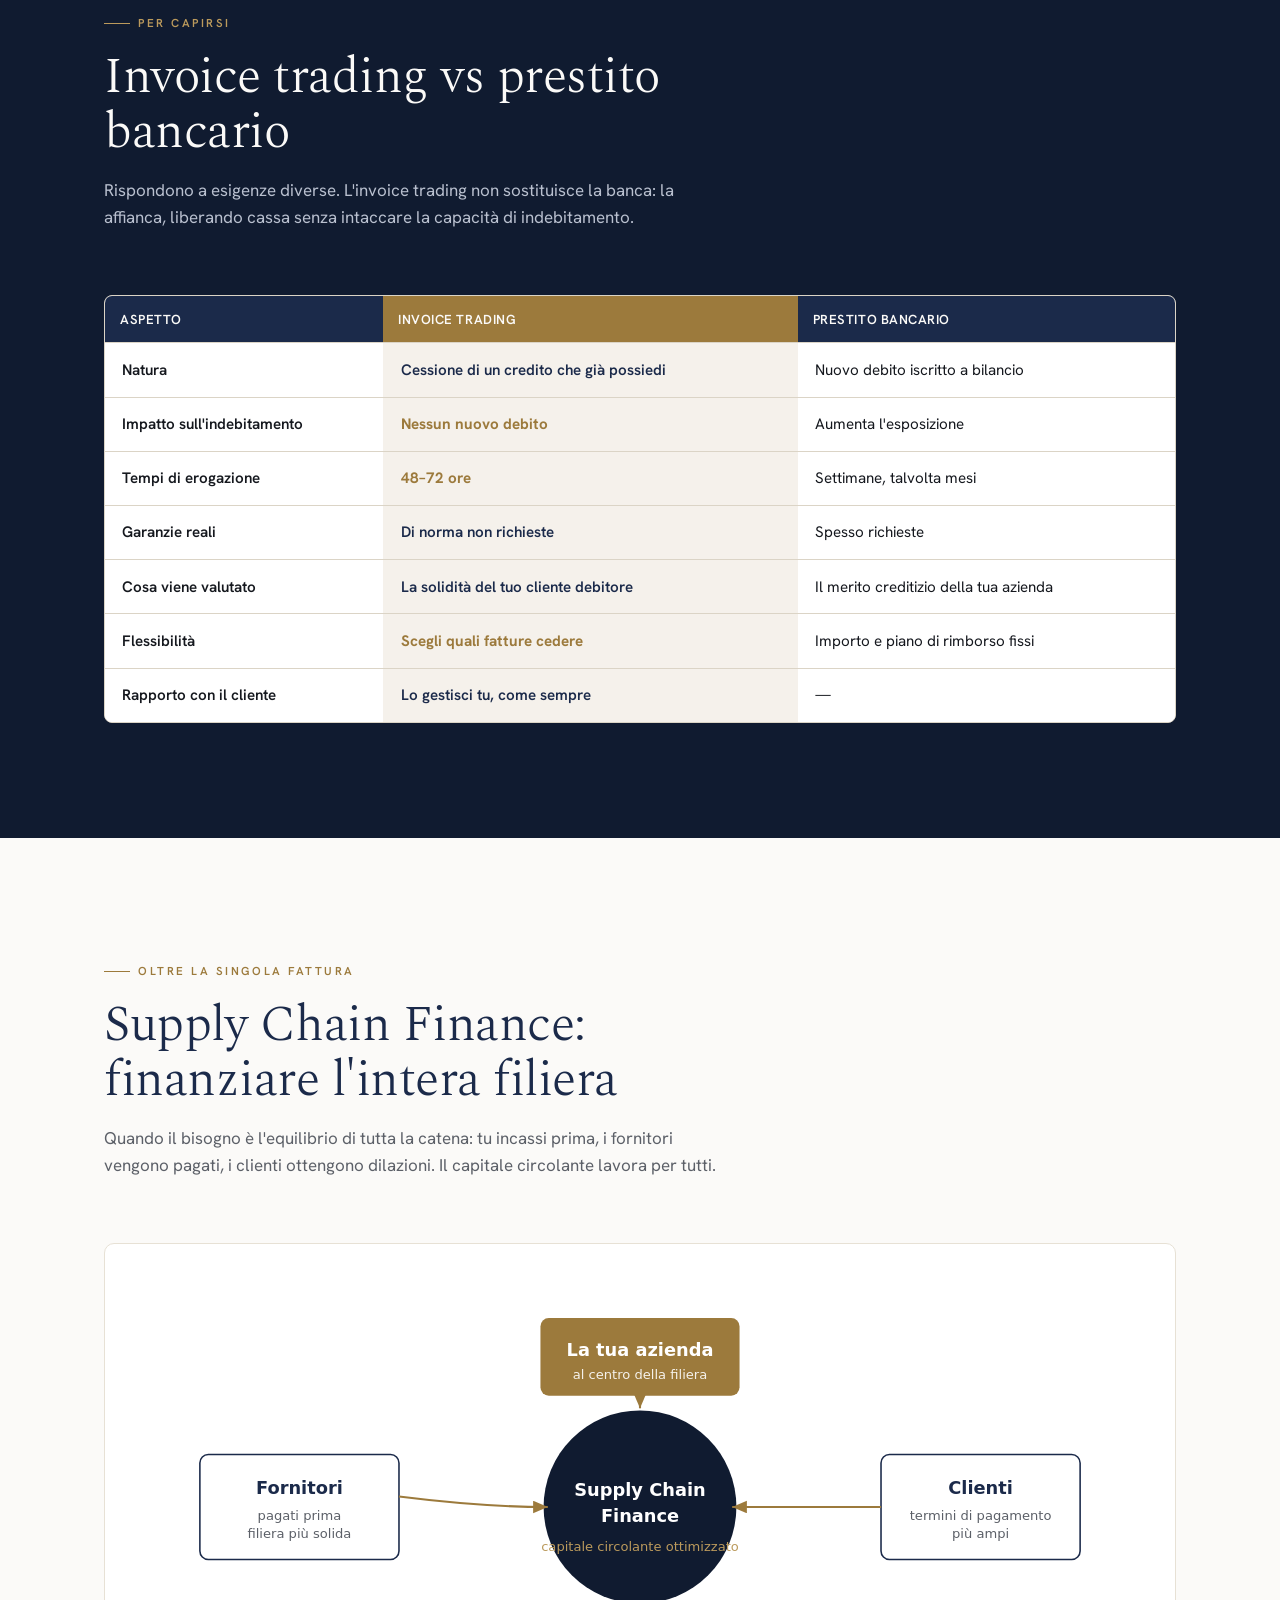
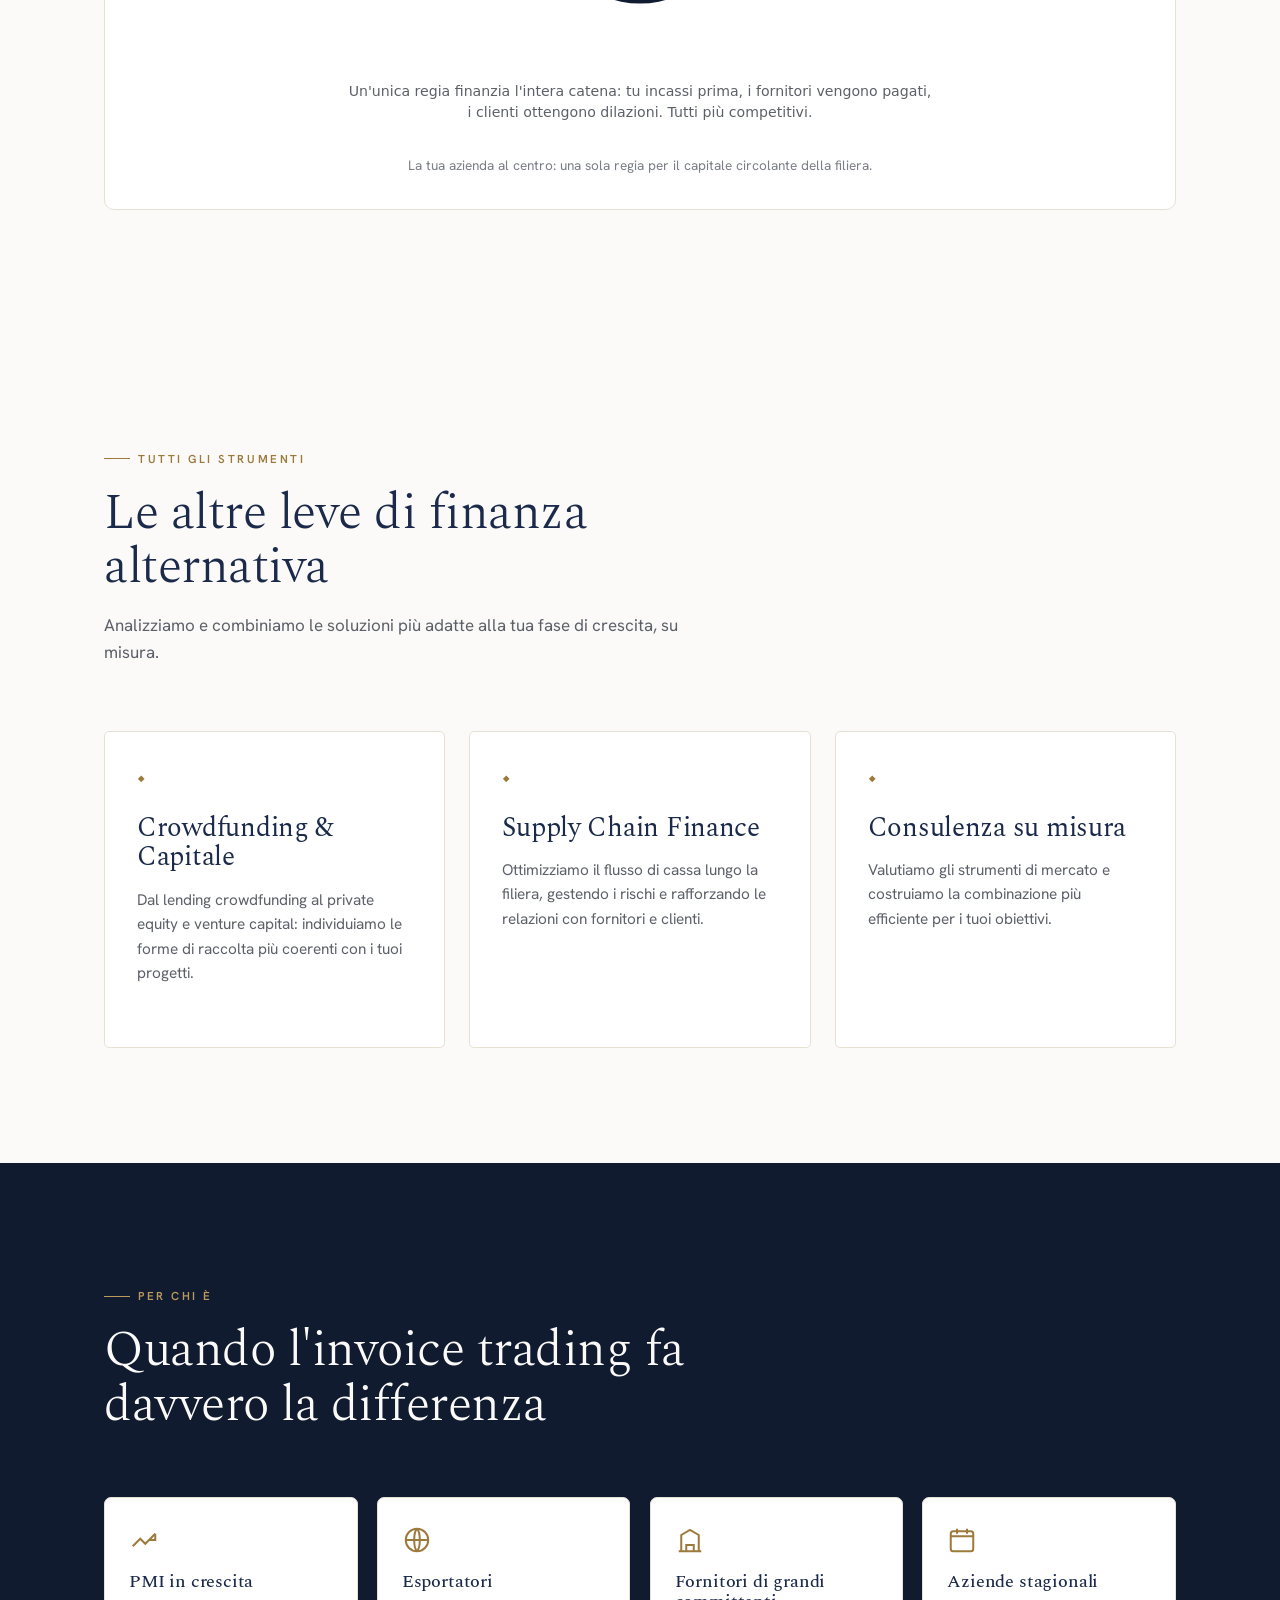
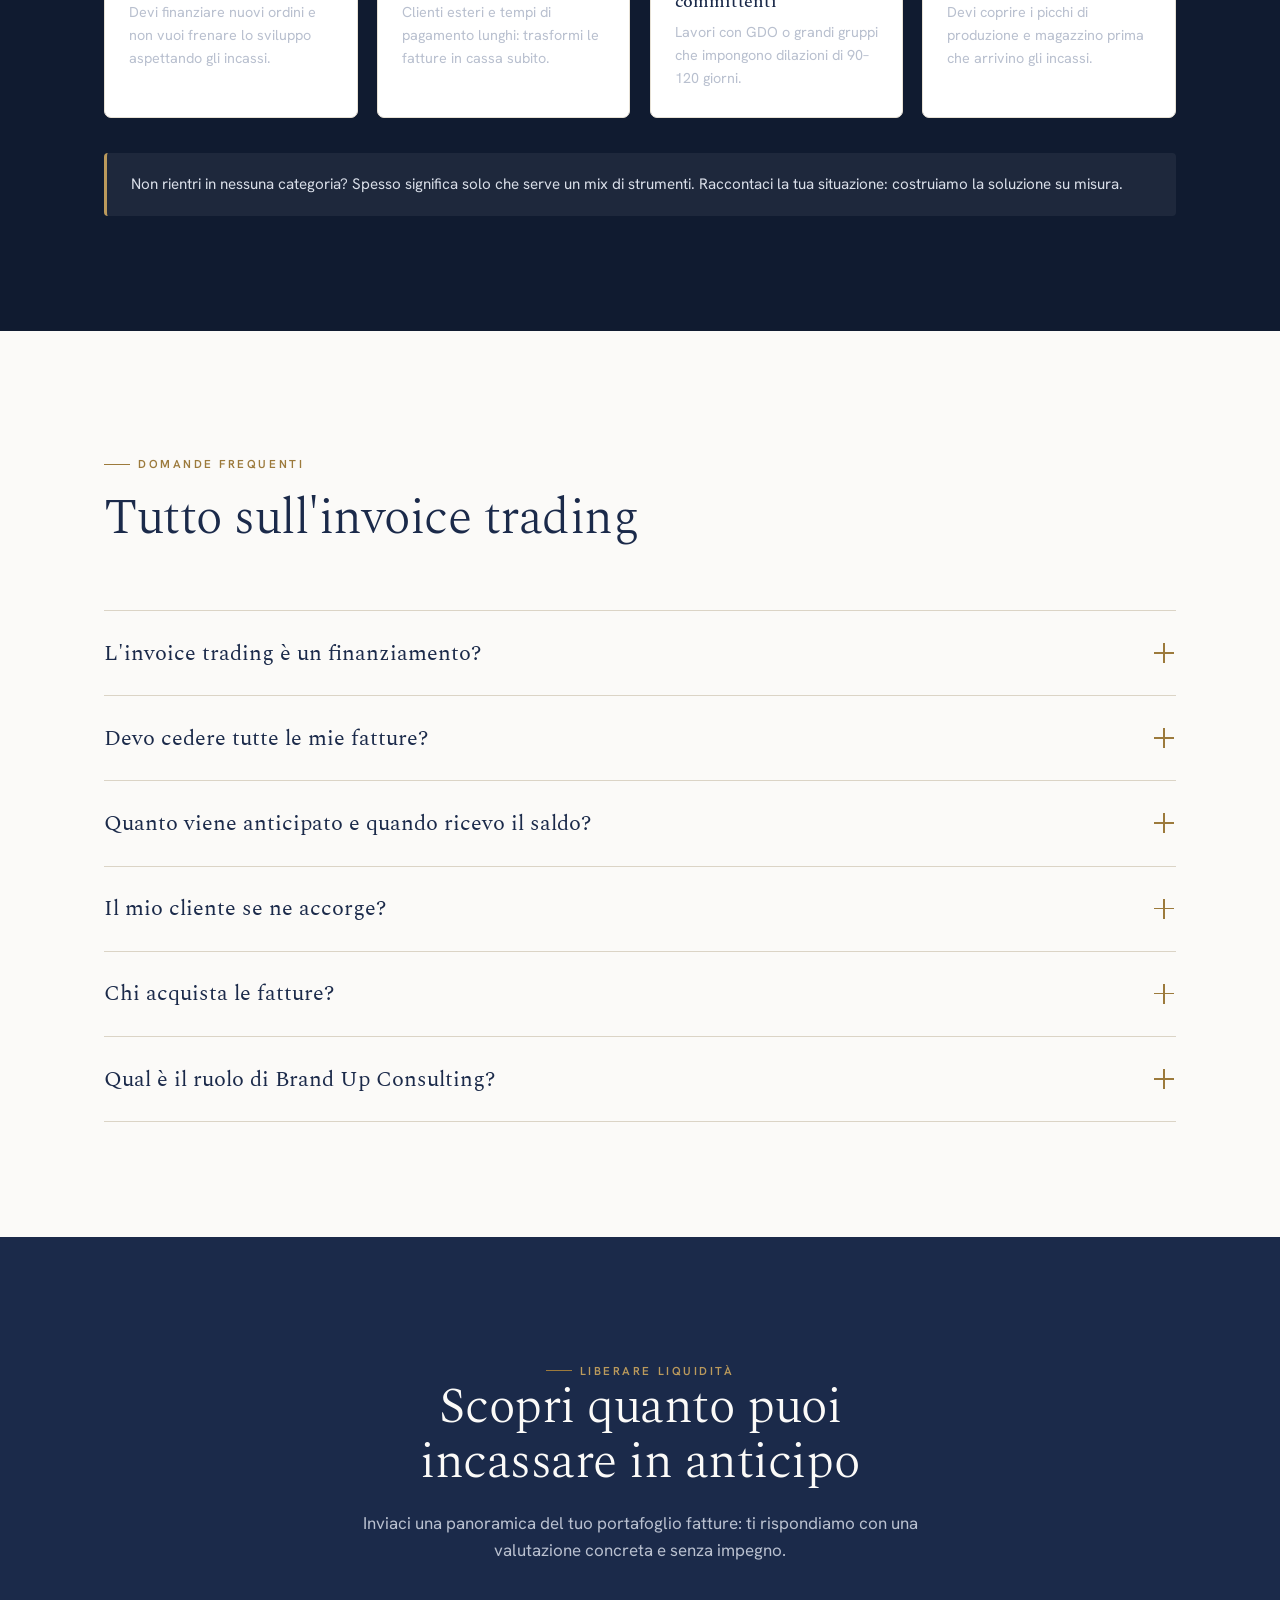
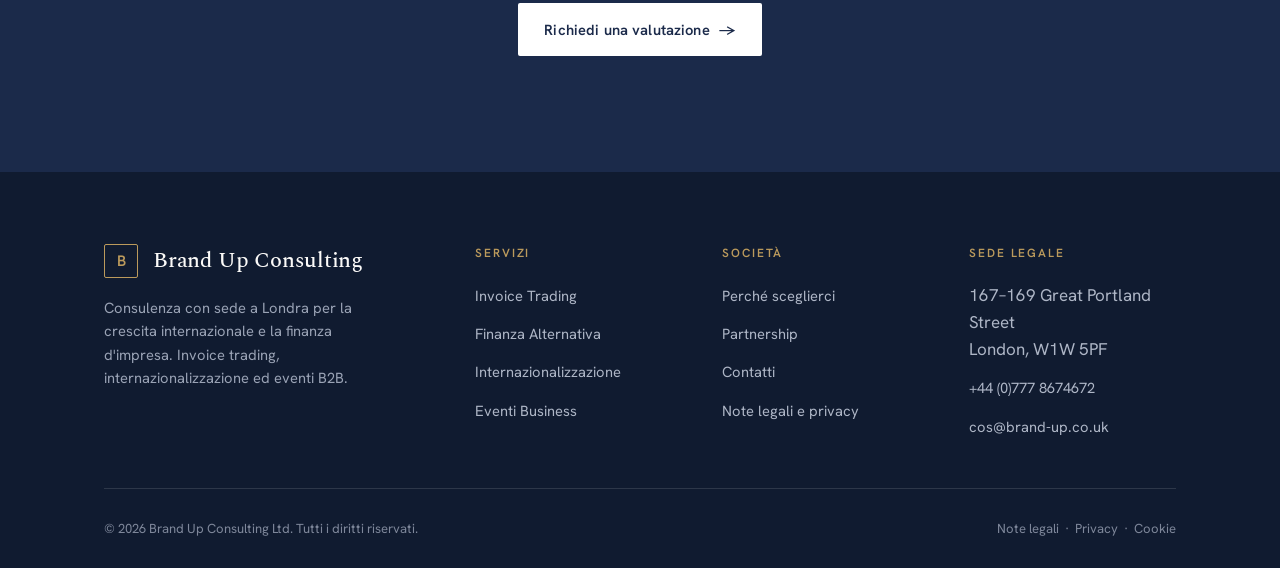
==== commit 512b57f0: "Pagina finanza alternativa ampliata: flusso, timeline, confronto, SCF, segmenti, FAQ" ====
--- a/finanza-alternativa.html
+++ b/finanza-alternativa.html
@@ -4,153 +4,252 @@
 <meta charset="UTF-8">
 <meta name="viewport" content="width=device-width, initial-scale=1">
 <title>Invoice Trading e Finanza Alternativa | Brand Up Consulting</title>
-<meta name="description" content="Invoice trading, supply chain finance e crowdfunding: libera liquidità senza nuovo debito con la piattaforma fintech di Brand Up Consulting.">
-<meta property="og:title" content="Invoice Trading e Finanza Alternativa | Brand Up Consulting">
-<meta property="og:description" content="Invoice trading, supply chain finance e crowdfunding: libera liquidità senza nuovo debito con la piattaforma fintech di Brand Up Consulting.">
-<meta property="og:type" content="website">
-<link rel="preconnect" href="https://fonts.googleapis.com">
-<link rel="preconnect" href="https://fonts.gstatic.com" crossorigin>
+<meta name="description" content="Invoice trading: come funziona, tempi, confronto con il prestito bancario, supply chain finance e crowdfunding. Liquidita senza nuovo debito.">
 <link rel="stylesheet" href="assets/style.css">
+<link rel="stylesheet" href="assets/fa.css">
 </head>
 <body>
 <header class="site-header">
-  <div class="wrap nav">
-    <a href="index.html" class="brand"><span class="mark">B</span><span>Brand&nbsp;Up <b>Consulting</b></span></a>
-    <nav aria-label="Principale">
-      <ul class="nav-links">
-        <li><a href="index.html">Home</a></li>
-        <li><a href="perche-sceglierci.html">Perché noi</a></li>
-        <li class="has-sub">
-          <a href="finanza-alternativa.html" class="active">Servizi</a>
-          <ul class="submenu">
-            <li><a href="finanza-alternativa.html">Invoice Trading &amp; Finanza Alternativa<small>Cessione crediti e liquidità senza nuovo debito</small></a></li>
-            <li><a href="internazionalizzazione.html">Internazionalizzazione d'impresa<small>Export management e ingresso nei mercati esteri</small></a></li>
-            <li><a href="eventi.html">Eventi &amp; Business Network<small>Incontri B2B, fiere e missioni commerciali</small></a></li>
-          </ul>
-        </li>
-        <li><a href="partnership.html">Partnership</a></li>
-        <li><a href="contatti.html">Contatti</a></li>
-      </ul>
-    </nav>
-    <div class="nav-cta">
-      <a href="contatti.html" class="btn btn-primary">Parla con noi</a>
-      <button class="menu-toggle" aria-label="Apri menu" aria-expanded="false"><span></span><span></span><span></span></button>
-    </div>
-  </div>
+<div class="wrap nav">
+<a href="index.html" class="brand"><span class="mark">B</span><span>Brand&nbsp;Up <b>Consulting</b></span></a>
+<nav aria-label="Principale">
+<ul class="nav-links">
+<li><a href="index.html">Home</a></li>
+<li><a href="perche-sceglierci.html">Perch&eacute; noi</a></li>
+<li class="has-sub">
+<a href="finanza-alternativa.html" class="active">Servizi</a>
+<ul class="submenu">
+<li><a href="finanza-alternativa.html">Invoice Trading &amp; Finanza Alternativa<small>Cessione crediti e liquidit&agrave; senza nuovo debito</small></a></li>
+<li><a href="internazionalizzazione.html">Internazionalizzazione d'impresa<small>Export management e ingresso nei mercati esteri</small></a></li>
+<li><a href="eventi.html">Eventi &amp; Business Network<small>Incontri B2B, fiere e missioni commerciali</small></a></li>
+</ul>
+</li>
+<li><a href="partnership.html">Partnership</a></li>
+<li><a href="contatti.html">Contatti</a></li>
+</ul>
+</nav>
+<div class="nav-cta">
+<a href="contatti.html" class="btn btn-primary">Parla con noi</a>
+<button class="menu-toggle" aria-label="Apri menu" aria-expanded="false"><span></span><span></span><span></span></button>
+</div>
+</div>
 </header>
 <main>
-
 <section class="page-hero">
-  <div class="wrap">
-    <div class="crumbs reveal"><a href="index.html">Home</a> &nbsp;/&nbsp; Servizi &nbsp;/&nbsp; Finanza Alternativa</div>
-    <span class="eyebrow reveal">Invoice Trading &amp; Finanza Alternativa</span>
-    <h1 class="reveal">Liquidità quando serve, senza nuovo debito.</h1>
-    <p class="reveal">Brand Up Consulting opera come piattaforma fintech di matching tra imprese e operatori specializzati nell'acquisto di crediti commerciali. Gestisci le esigenze finanziarie della tua azienda in modo autonomo, rapido ed efficiente.</p>
-  </div>
-</section>
-
-<section>
-  <div class="wrap">
-    <div class="split">
-      <div class="split-media reveal"><img src="assets/plate-invoice.svg" alt="Processo di invoice trading"></div>
-      <div class="reveal">
-        <span class="eyebrow">Invoice Trading</span>
-        <h2>Cedi le tue fatture, incassa in anticipo</h2>
-        <p>La nostra piattaforma facilita l'accesso e il matching per la cessione dei crediti commerciali. Presenti le tue fatture, valuti le proposte degli acquirenti autorizzati e mantieni piena autonomia nelle decisioni e nelle relazioni con i clienti.</p>
-        <ul class="feat-list">
-          <li><strong>Cassa subito:</strong> trasformi i crediti a scadenza in liquidità disponibile oggi.</li>
-          <li><strong>Filiera più forte:</strong> puoi offrire termini di pagamento più flessibili ai tuoi clienti.</li>
-          <li><strong>Controllo totale:</strong> la cessione si conclude direttamente tra cedente e acquirente, soggetta a valutazione di quest'ultimo.</li>
-        </ul>
-      </div>
-    </div>
-  </div>
-</section>
-
-<section class="panel-navy">
-  <div class="wrap">
-    <div class="section-head reveal"><span class="eyebrow">Come funziona</span><h2>Quattro passaggi, zero complessità</h2></div>
-    <div class="steps">
-      <div class="step reveal"><span class="idx">01</span><h4>Candidatura</h4><p>Presenti le fatture che desideri valorizzare. Decidi tu cosa cedere.</p></div>
-      <div class="step reveal"><span class="idx">02</span><h4>Valutazione</h4><p>Gli acquirenti autorizzati analizzano i crediti e propongono un anticipo.</p></div>
-      <div class="step reveal"><span class="idx">03</span><h4>Accettazione</h4><p>Confronti le condizioni e scegli la proposta più adatta, in autonomia.</p></div>
-      <div class="step reveal"><span class="idx">04</span><h4>Incasso</h4><p>Ricevi rapidamente la liquidità e prosegui la relazione con il cliente.</p></div>
-    </div>
-  </div>
-</section>
-
-<section>
-  <div class="wrap">
-    <div class="section-head reveal"><span class="eyebrow">Oltre l'invoice trading</span><h2>Altri strumenti di finanza alternativa</h2><p>Analizziamo e valutiamo con te le soluzioni più adatte alle esigenze della tua impresa, con un approccio strategico e personalizzato.</p></div>
-    <div class="grid-3">
-      <article class="card reveal"><span class="idx">&#9670;</span><h3>Crowdfunding &amp; Capitale</h3><p>Dal lending crowdfunding al private equity, fino al venture capital e ai finanziamenti ibridi: individuiamo le forme di raccolta più coerenti con la tua fase di crescita.</p></article>
-      <article class="card reveal"><span class="idx">&#9670;</span><h3>Supply Chain Finance</h3><p>Ottimizziamo il flusso di cassa lungo la catena di fornitura, gestendo i rischi finanziari e rafforzando le relazioni con fornitori e clienti.</p></article>
-      <article class="card reveal"><span class="idx">&#9670;</span><h3>Consulenza su misura</h3><p>Valutiamo gli strumenti disponibili sul mercato e costruiamo la combinazione più efficiente per i tuoi obiettivi finanziari e di sviluppo.</p></article>
-    </div>
-  </div>
-</section>
-
-<section>
-  <div class="wrap">
-    <div class="section-head reveal"><span class="eyebrow">Domande frequenti</span><h2>Tutto sull'invoice trading</h2></div>
-    <div class="faq">
-      <div class="faq-item reveal"><button class="faq-q" aria-expanded="false">L'invoice trading è un finanziamento?<span class="ic"></span></button><div class="faq-a"><p>No. È la cessione di un credito commerciale a un acquirente che lo anticipa. Non si tratta di un prestito bancario e non aumenta l'indebitamento dell'impresa nel modo in cui lo farebbe un finanziamento tradizionale.</p></div></div>
-      <div class="faq-item reveal"><button class="faq-q" aria-expanded="false">Devo cedere tutte le mie fatture?<span class="ic"></span></button><div class="faq-a"><p>No. Scegli liberamente quali crediti presentare e quali proposte accettare. Mantieni il pieno controllo del processo e delle relazioni con i tuoi clienti.</p></div></div>
-      <div class="faq-item reveal"><button class="faq-q" aria-expanded="false">Chi acquista le fatture?<span class="ic"></span></button><div class="faq-a"><p>Operatori e investitori autorizzati che valutano i crediti presentati. La cessione si perfeziona direttamente tra impresa cedente e soggetto acquirente, soggetta all'accettazione di quest'ultimo.</p></div></div>
-      <div class="faq-item reveal"><button class="faq-q" aria-expanded="false">Quanto tempo serve per ottenere la liquidità?<span class="ic"></span></button><div class="faq-a"><p>I tempi dipendono dalla valutazione del credito e dall'accettazione delle parti. La tecnologia fintech è pensata proprio per ridurre i passaggi e accelerare l'incasso rispetto all'attesa della scadenza naturale.</p></div></div>
-      <div class="faq-item reveal"><button class="faq-q" aria-expanded="false">Qual è il ruolo di Brand Up Consulting?<span class="ic"></span></button><div class="faq-a"><p>Operiamo come piattaforma di matching e supporto tecnico-operativo: mettiamo in contatto la tua impresa con gli acquirenti e ti affianchiamo nel processo. Le decisioni restano sempre tue.</p></div></div>
-    </div>
-  </div>
-</section>
-
+<div class="wrap">
+<div class="crumbs reveal"><a href="index.html">Home</a> &nbsp;/&nbsp; Servizi &nbsp;/&nbsp; Finanza Alternativa</div>
+<span class="eyebrow reveal">Invoice Trading &amp; Finanza Alternativa</span>
+<h1 class="reveal">Liquidit&agrave; quando serve, senza nuovo debito.</h1>
+<p class="reveal">Le tue fatture valgono gi&agrave; oggi. Con l'invoice trading le trasformi in cassa immediata, senza aspettare la scadenza e senza nuovo debito.</p>
+</div>
+</section>
+<section>
+<div class="wrap">
+<div class="lead-row">
+<div class="reveal">
+<span class="eyebrow">Il concetto in breve</span>
+<h2>Che cos'&egrave; l'invoice trading</h2>
+<p>&Egrave; la <strong>cessione di una fattura commerciale</strong> a un acquirente che ti anticipa l'importo prima della scadenza. Non &egrave; un prestito: monetizzi un credito che gi&agrave; possiedi. Brand Up mette in contatto la tua azienda con investitori qualificati, in modo rapido e trasparente.</p>
+<ul class="feat-list">
+<li><strong>Cassa subito</strong> invece di aspettare 60, 90 o 120 giorni.</li>
+<li><strong>Nessun nuovo debito</strong>: cedi un attivo, non ne accendi uno nuovo.</li>
+<li><strong>Controllo totale</strong>: scegli tu quali fatture cedere e quali proposte accettare.</li>
+</ul>
+</div>
+<figure class="fig reveal">
+<img src="assets/plate-invoice.svg" alt="Dalla fattura alla liquidita">
+<figcaption>Fattura &rarr; cessione &rarr; incasso anticipato</figcaption>
+</figure>
+</div>
+</div>
+</section>
+<section class="panel-navy">
+<div class="wrap">
+<div class="section-head reveal">
+<span class="eyebrow">Come funziona davvero</span>
+<h2>Come si muovono i soldi</h2>
+<p>Tre attori, un flusso semplice: cedi il credito alla piattaforma, ricevi l'anticipo in poche ore e mantieni il rapporto con il cliente, che paga a scadenza.</p>
+</div>
+<figure class="fig reveal">
+<img src="assets/fa-flow.svg" alt="Flusso dell'invoice trading">
+<figcaption>Il flusso del credito e della liquidit&agrave; nell'invoice trading.</figcaption>
+</figure>
+</div>
+</section>
+<section>
+<div class="wrap">
+<div class="section-head reveal">
+<span class="eyebrow">L'impatto sulla cassa</span>
+<h2>La differenza che vedi in banca: prima e dopo</h2>
+<p>A parit&agrave; di fattura e scadenza, anticipi il momento in cui la liquidit&agrave; entra in cassa. Tempo che reinvesti in ordini, fornitori e crescita.</p>
+</div>
+<figure class="fig reveal">
+<img src="assets/fa-timeline.svg" alt="Cassa prima e dopo">
+<figcaption>Stesso credito, stessa scadenza: cambia solo quando hai i soldi.</figcaption>
+</figure>
+</div>
+</section>
+<section class="panel-navy">
+<div class="wrap">
+<div class="section-head reveal"><span class="eyebrow">In numeri</span><h2>Cosa puoi aspettarti</h2></div>
+<div class="stats">
+<div class="stat reveal"><div class="n">fino al <em>90%</em></div><div class="l">della fattura anticipato subito</div></div>
+<div class="stat reveal"><div class="n"><em>48&ndash;72</em>h</div><div class="l">tempi tipici per ricevere la liquidit&agrave;</div></div>
+<div class="stat reveal"><div class="n"><em>0</em></div><div class="l">nuovo debito acceso a bilancio</div></div>
+<div class="stat reveal"><div class="n"><em>100%</em></div><div class="l">controllo: scegli tu quali fatture cedere</div></div>
+</div>
+</div>
+</section>
+<section>
+<div class="wrap">
+<div class="section-head reveal">
+<span class="eyebrow">Dal tuo lato</span>
+<h2>Il percorso, passo per passo</h2>
+<p>Quattro passaggi lineari: la tecnologia fa il lavoro pesante, le decisioni restano tue.</p>
+</div>
+<div class="steps">
+<div class="step reveal"><span class="idx">01</span><h4>Candidatura</h4><p>Carichi le fatture che vuoi valorizzare. Decidi tu cosa cedere, senza obblighi.</p></div>
+<div class="step reveal"><span class="idx">02</span><h4>Valutazione</h4><p>Gli acquirenti analizzano i crediti e la solidit&agrave; del debitore e formulano una proposta trasparente.</p></div>
+<div class="step reveal"><span class="idx">03</span><h4>Accettazione</h4><p>Confronti le condizioni e scegli la proposta migliore. La cessione si perfeziona tra le parti.</p></div>
+<div class="step reveal"><span class="idx">04</span><h4>Incasso</h4><p>Ricevi subito la liquidit&agrave;. A scadenza il cliente paga e ricevi il saldo, al netto delle commissioni.</p></div>
+</div>
+</div>
+</section>
+<section class="panel-navy">
+<div class="wrap">
+<div class="section-head reveal">
+<span class="eyebrow">Per capirsi</span>
+<h2>Invoice trading vs prestito bancario</h2>
+<p>Rispondono a esigenze diverse. L'invoice trading non sostituisce la banca: la affianca, liberando cassa senza intaccare la capacit&agrave; di indebitamento.</p>
+</div>
+<div class="cmp-wrap reveal">
+<table class="cmp">
+<thead><tr><th>Aspetto</th><th>Invoice Trading</th><th>Prestito bancario</th></tr></thead>
+<tbody>
+<tr><td>Natura</td><td>Cessione di un credito che gi&agrave; possiedi</td><td>Nuovo debito iscritto a bilancio</td></tr>
+<tr><td>Impatto sull'indebitamento</td><td><span class="yes">Nessun nuovo debito</span></td><td>Aumenta l'esposizione</td></tr>
+<tr><td>Tempi di erogazione</td><td><span class="yes">48&ndash;72 ore</span></td><td>Settimane, talvolta mesi</td></tr>
+<tr><td>Garanzie reali</td><td>Di norma non richieste</td><td>Spesso richieste</td></tr>
+<tr><td>Cosa viene valutato</td><td>La solidit&agrave; del tuo cliente debitore</td><td>Il merito creditizio della tua azienda</td></tr>
+<tr><td>Flessibilit&agrave;</td><td><span class="yes">Scegli quali fatture cedere</span></td><td>Importo e piano di rimborso fissi</td></tr>
+<tr><td>Rapporto con il cliente</td><td>Lo gestisci tu, come sempre</td><td>&mdash;</td></tr>
+</tbody>
+</table>
+</div>
+</div>
+</section>
+<section>
+<div class="wrap">
+<div class="section-head reveal">
+<span class="eyebrow">Oltre la singola fattura</span>
+<h2>Supply Chain Finance: finanziare l'intera filiera</h2>
+<p>Quando il bisogno &egrave; l'equilibrio di tutta la catena: tu incassi prima, i fornitori vengono pagati, i clienti ottengono dilazioni. Il capitale circolante lavora per tutti.</p>
+</div>
+<figure class="fig reveal">
+<img src="assets/fa-scf.svg" alt="Supply chain finance">
+<figcaption>La tua azienda al centro: una sola regia per il capitale circolante della filiera.</figcaption>
+</figure>
+</div>
+</section>
+<section>
+<div class="wrap">
+<div class="section-head reveal">
+<span class="eyebrow">Tutti gli strumenti</span>
+<h2>Le altre leve di finanza alternativa</h2>
+<p>Analizziamo e combiniamo le soluzioni pi&ugrave; adatte alla tua fase di crescita, su misura.</p>
+</div>
+<div class="grid-3">
+<article class="card reveal"><span class="idx">&#9670;</span><h3>Crowdfunding &amp; Capitale</h3><p>Dal lending crowdfunding al private equity e venture capital: individuiamo le forme di raccolta pi&ugrave; coerenti con i tuoi progetti.</p></article>
+<article class="card reveal"><span class="idx">&#9670;</span><h3>Supply Chain Finance</h3><p>Ottimizziamo il flusso di cassa lungo la filiera, gestendo i rischi e rafforzando le relazioni con fornitori e clienti.</p></article>
+<article class="card reveal"><span class="idx">&#9670;</span><h3>Consulenza su misura</h3><p>Valutiamo gli strumenti di mercato e costruiamo la combinazione pi&ugrave; efficiente per i tuoi obiettivi.</p></article>
+</div>
+</div>
+</section>
+<section class="panel-navy">
+<div class="wrap">
+<div class="section-head reveal">
+<span class="eyebrow">Per chi &egrave;</span>
+<h2>Quando l'invoice trading fa davvero la differenza</h2>
+</div>
+<div class="seg-grid">
+<div class="seg reveal">
+<span class="ic"><svg viewBox="0 0 24 24"><path d="M3 17l6-6 4 4 8-8"/><path d="M21 7v5h-5"/></svg></span>
+<h4>PMI in crescita</h4>
+<p>Devi finanziare nuovi ordini e non vuoi frenare lo sviluppo aspettando gli incassi.</p>
+</div>
+<div class="seg reveal">
+<span class="ic"><svg viewBox="0 0 24 24"><circle cx="12" cy="12" r="9"/><path d="M3 12h18M12 3c3 3 3 15 0 18M12 3c-3 3-3 15 0 18"/></svg></span>
+<h4>Esportatori</h4>
+<p>Clienti esteri e tempi di pagamento lunghi: trasformi le fatture in cassa subito.</p>
+</div>
+<div class="seg reveal">
+<span class="ic"><svg viewBox="0 0 24 24"><path d="M3 21h18M5 21V8l7-4 7 4v13"/><path d="M9 21v-5h6v5"/></svg></span>
+<h4>Fornitori di grandi committenti</h4>
+<p>Lavori con GDO o grandi gruppi che impongono dilazioni di 90&ndash;120 giorni.</p>
+</div>
+<div class="seg reveal">
+<span class="ic"><svg viewBox="0 0 24 24"><rect x="3" y="5" width="18" height="16" rx="2"/><path d="M3 9h18M8 3v4M16 3v4"/></svg></span>
+<h4>Aziende stagionali</h4>
+<p>Devi coprire i picchi di produzione e magazzino prima che arrivino gli incassi.</p>
+</div>
+</div>
+<div style="margin-top:2.2rem" class="reveal">
+<div class="note-band" style="background:rgba(255,255,255,.06);border-left-color:#BB9A5C;color:#D9DEE8">Non rientri in nessuna categoria? Spesso significa solo che serve un mix di strumenti. Raccontaci la tua situazione: costruiamo la soluzione su misura.</div>
+</div>
+</div>
+</section>
+<section>
+<div class="wrap">
+<div class="section-head reveal"><span class="eyebrow">Domande frequenti</span><h2>Tutto sull'invoice trading</h2></div>
+<div class="faq">
+<div class="faq-item reveal"><button class="faq-q" aria-expanded="false">L'invoice trading &egrave; un finanziamento?<span class="ic"></span></button><div class="faq-a"><p>No. &Egrave; la cessione di un credito a un acquirente che lo anticipa: non &egrave; un prestito e non aumenta l'indebitamento.</p></div></div>
+<div class="faq-item reveal"><button class="faq-q" aria-expanded="false">Devo cedere tutte le mie fatture?<span class="ic"></span></button><div class="faq-a"><p>No. Scegli liberamente quali crediti presentare e quali proposte accettare, mantenendo il controllo delle relazioni con i clienti.</p></div></div>
+<div class="faq-item reveal"><button class="faq-q" aria-expanded="false">Quanto viene anticipato e quando ricevo il saldo?<span class="ic"></span></button><div class="faq-a"><p>Tipicamente fino a circa il 90% del valore, in 48&ndash;72 ore. Il saldo, al netto delle commissioni, ti &egrave; riconosciuto quando il cliente paga.</p></div></div>
+<div class="faq-item reveal"><button class="faq-q" aria-expanded="false">Il mio cliente se ne accorge?<span class="ic"></span></button><div class="faq-a"><p>Dipende dalla formula scelta: in molti casi continui a gestire tu il rapporto e l'incasso. Le modalit&agrave; sono concordate prima.</p></div></div>
+<div class="faq-item reveal"><button class="faq-q" aria-expanded="false">Chi acquista le fatture?<span class="ic"></span></button><div class="faq-a"><p>Operatori e investitori autorizzati che valutano i crediti. La cessione si perfeziona tra cedente e acquirente, previa accettazione.</p></div></div>
+<div class="faq-item reveal"><button class="faq-q" aria-expanded="false">Qual &egrave; il ruolo di Brand Up Consulting?<span class="ic"></span></button><div class="faq-a"><p>Operiamo come piattaforma di matching e supporto: ti mettiamo in contatto con gli acquirenti e ti affianchiamo. Le decisioni restano tue.</p></div></div>
+</div>
+</div>
+</section>
 <section class="cta-band">
-  <div class="wrap">
-    <span class="eyebrow" style="justify-content:center;color:#BB9A5C">Liberare liquidità</span>
-    <h2>Scopri quanto puoi incassare in anticipo</h2>
-    <p>Inviaci una panoramica del tuo portafoglio fatture: ti rispondiamo con una valutazione concreta.</p>
-    <div class="hero-actions"><a href="contatti.html" class="btn btn-primary" style="background:#fff;color:#1B2A4A">Richiedi una valutazione <span class="arr">&rarr;</span></a></div>
-  </div>
+<div class="wrap">
+<span class="eyebrow" style="justify-content:center;color:#BB9A5C">Liberare liquidit&agrave;</span>
+<h2>Scopri quanto puoi incassare in anticipo</h2>
+<p>Inviaci una panoramica del tuo portafoglio fatture: ti rispondiamo con una valutazione concreta e senza impegno.</p>
+<div class="hero-actions"><a href="contatti.html" class="btn btn-primary" style="background:#fff;color:#1B2A4A">Richiedi una valutazione <span class="arr">&rarr;</span></a></div>
+</div>
 </section>
 </main>
 <footer class="site-footer">
-  <div class="wrap">
-    <div class="foot-grid">
-      <div>
-        <a href="index.html" class="brand"><span class="mark">B</span><span>Brand&nbsp;Up <b>Consulting</b></span></a>
-        <p class="foot-about">Consulenza con sede a Londra per la crescita internazionale e la finanza d'impresa. Invoice trading, internazionalizzazione ed eventi B2B.</p>
-      </div>
-      <div class="foot-col">
-        <h5>Servizi</h5>
-        <ul>
-          <li><a href="finanza-alternativa.html">Invoice Trading</a></li>
-          <li><a href="finanza-alternativa.html">Finanza Alternativa</a></li>
-          <li><a href="internazionalizzazione.html">Internazionalizzazione</a></li>
-          <li><a href="eventi.html">Eventi Business</a></li>
-        </ul>
-      </div>
-      <div class="foot-col">
-        <h5>Società</h5>
-        <ul>
-          <li><a href="perche-sceglierci.html">Perché sceglierci</a></li>
-          <li><a href="partnership.html">Partnership</a></li>
-          <li><a href="contatti.html">Contatti</a></li>
-          <li><a href="note-legali.html">Note legali e privacy</a></li>
-        </ul>
-      </div>
-      <div class="foot-col">
-        <h5>Sede legale</h5>
-        <ul>
-          <li>167&ndash;169 Great Portland Street<br>London, W1W 5PF</li>
-          <li><a href="tel:+447778674672">+44 (0)777 8674672</a></li>
-          <li><a href="mailto:cos@brand-up.co.uk">cos@brand-up.co.uk</a></li>
-        </ul>
-      </div>
-    </div>
-    <div class="foot-bottom">
-      <span>&copy; <span id="yr"></span> Brand Up Consulting Ltd. Tutti i diritti riservati.</span>
-      <span><a href="note-legali.html">Note legali</a> &nbsp;&middot;&nbsp; <a href="note-legali.html">Privacy</a> &nbsp;&middot;&nbsp; <a href="note-legali.html">Cookie</a></span>
-    </div>
-  </div>
+<div class="wrap">
+<div class="foot-grid">
+<div>
+<a href="index.html" class="brand"><span class="mark">B</span><span>Brand&nbsp;Up <b>Consulting</b></span></a>
+<p class="foot-about">Consulenza con sede a Londra per la crescita internazionale e la finanza d'impresa. Invoice trading, internazionalizzazione ed eventi B2B.</p>
+</div>
+<div class="foot-col"><h5>Servizi</h5><ul>
+<li><a href="finanza-alternativa.html">Invoice Trading</a></li>
+<li><a href="finanza-alternativa.html">Finanza Alternativa</a></li>
+<li><a href="internazionalizzazione.html">Internazionalizzazione</a></li>
+<li><a href="eventi.html">Eventi Business</a></li>
+</ul></div>
+<div class="foot-col"><h5>Societ&agrave;</h5><ul>
+<li><a href="perche-sceglierci.html">Perch&eacute; sceglierci</a></li>
+<li><a href="partnership.html">Partnership</a></li>
+<li><a href="contatti.html">Contatti</a></li>
+<li><a href="note-legali.html">Note legali e privacy</a></li>
+</ul></div>
+<div class="foot-col"><h5>Sede legale</h5><ul>
+<li>167&ndash;169 Great Portland Street<br>London, W1W 5PF</li>
+<li><a href="tel:+447778674672">+44 (0)777 8674672</a></li>
+<li><a href="mailto:cos@brand-up.co.uk">cos@brand-up.co.uk</a></li>
+</ul></div>
+</div>
+<div class="foot-bottom">
+<span>&copy; <span id="yr"></span> Brand Up Consulting Ltd. Tutti i diritti riservati.</span>
+<span><a href="note-legali.html">Note legali</a> &nbsp;&middot;&nbsp; <a href="note-legali.html">Privacy</a> &nbsp;&middot;&nbsp; <a href="note-legali.html">Cookie</a></span>
+</div>
+</div>
 </footer>
 <script>document.getElementById('yr').textContent=new Date().getFullYear();</script>
 <script src="assets/main.js"></script>
--- a/assets/style.css
+++ b/assets/style.css
@@ -5,6 +5,7 @@
    ============================================================ */
 
 @import url('https://fonts.googleapis.com/css2?family=Spectral:ital,wght@0,300;0,400;0,500;0,600;1,300;1,400&family=Hanken+Grotesk:wght@400;500;600;700&display=swap');
+@import url('logo.css');
 
 :root{
   --paper:#FBFAF8; --paper-2:#F3EFE8; --paper-3:#ECE6DA;
@@ -227,3 +228,10 @@
 .panel-navy .feat-list li{color:#D9DEE8}
 .panel-navy .feat-list li strong{color:#fff}
 .cta-band .feat-list li{color:#D9DEE8}
+
+/* fix: testo delle card (sfondo bianco) dentro i pannelli navy */
+.panel-navy .card h3{color:var(--navy)}
+.panel-navy .card p{color:var(--muted)}
+.panel-navy .card .link-brass{color:var(--navy)}
+
+.panel-navy .step h4{color:var(--paper)}
--- a/assets/fa.css
+++ b/assets/fa.css
@@ -0,0 +1,29 @@
+/* Pagina Finanza Alternativa — stili dedicati */
+.fig{margin:0;border:1px solid var(--line-soft);border-radius:10px;background:var(--white);padding:clamp(1.1rem,2.5vw,2.2rem)}
+.fig img{width:100%;height:auto;display:block}
+.fig figcaption{margin-top:1.1rem;font-size:.85rem;color:var(--muted-2);text-align:center}
+.lead-row{display:grid;grid-template-columns:1.1fr .9fr;gap:clamp(2rem,4vw,3.5rem);align-items:center}
+.cmp-wrap{overflow-x:auto;border:1px solid var(--line);border-radius:8px;background:var(--white)}
+.cmp{width:100%;border-collapse:collapse;font-size:.95rem;min-width:560px}
+.cmp th,.cmp td{padding:.95em 1.15em;text-align:left;border-bottom:1px solid var(--line);vertical-align:top}
+.cmp thead th{background:var(--navy);color:var(--paper);font-family:var(--sans);font-weight:600;font-size:.82rem;letter-spacing:.04em;text-transform:uppercase}
+.cmp thead th:nth-child(2){background:var(--brass)}
+.cmp .yes{color:var(--brass);font-weight:700}
+.cmp tbody td{background:var(--white)}
+.cmp tbody td:first-child{font-weight:600;color:var(--ink);width:26%}
+.cmp tbody td:nth-child(2){background:rgba(156,122,60,.10);color:var(--navy);font-weight:600}
+.cmp tbody td:nth-child(3){color:var(--ink)}
+.cmp tbody tr:last-child td{border-bottom:none}
+.seg-grid{display:grid;grid-template-columns:repeat(4,1fr);gap:1.2rem}
+.seg{background:var(--white);border:1px solid var(--line-soft);border-radius:7px;padding:1.7rem 1.5rem;transition:.3s ease}
+.seg:hover{transform:translateY(-3px);box-shadow:0 22px 44px -26px rgba(20,30,60,.3)}
+.seg .ic{width:30px;height:30px;display:block;margin-bottom:1.1rem}
+.seg .ic svg{width:100%;height:100%;stroke:var(--brass);fill:none;stroke-width:1.6}
+.seg h4{font-family:var(--serif);font-size:1.12rem;color:var(--navy);margin-bottom:.55rem;font-weight:500}
+.seg p{font-size:.9rem}
+.note-band{background:var(--paper-2);border-left:3px solid var(--brass);border-radius:4px;padding:1.2rem 1.5rem;font-size:.95rem;color:var(--ink)}
+@media(max-width:980px){
+  .lead-row{grid-template-columns:1fr;gap:2rem}
+  .seg-grid{grid-template-columns:1fr 1fr}
+}
+@media(max-width:680px){ .seg-grid{grid-template-columns:1fr} }
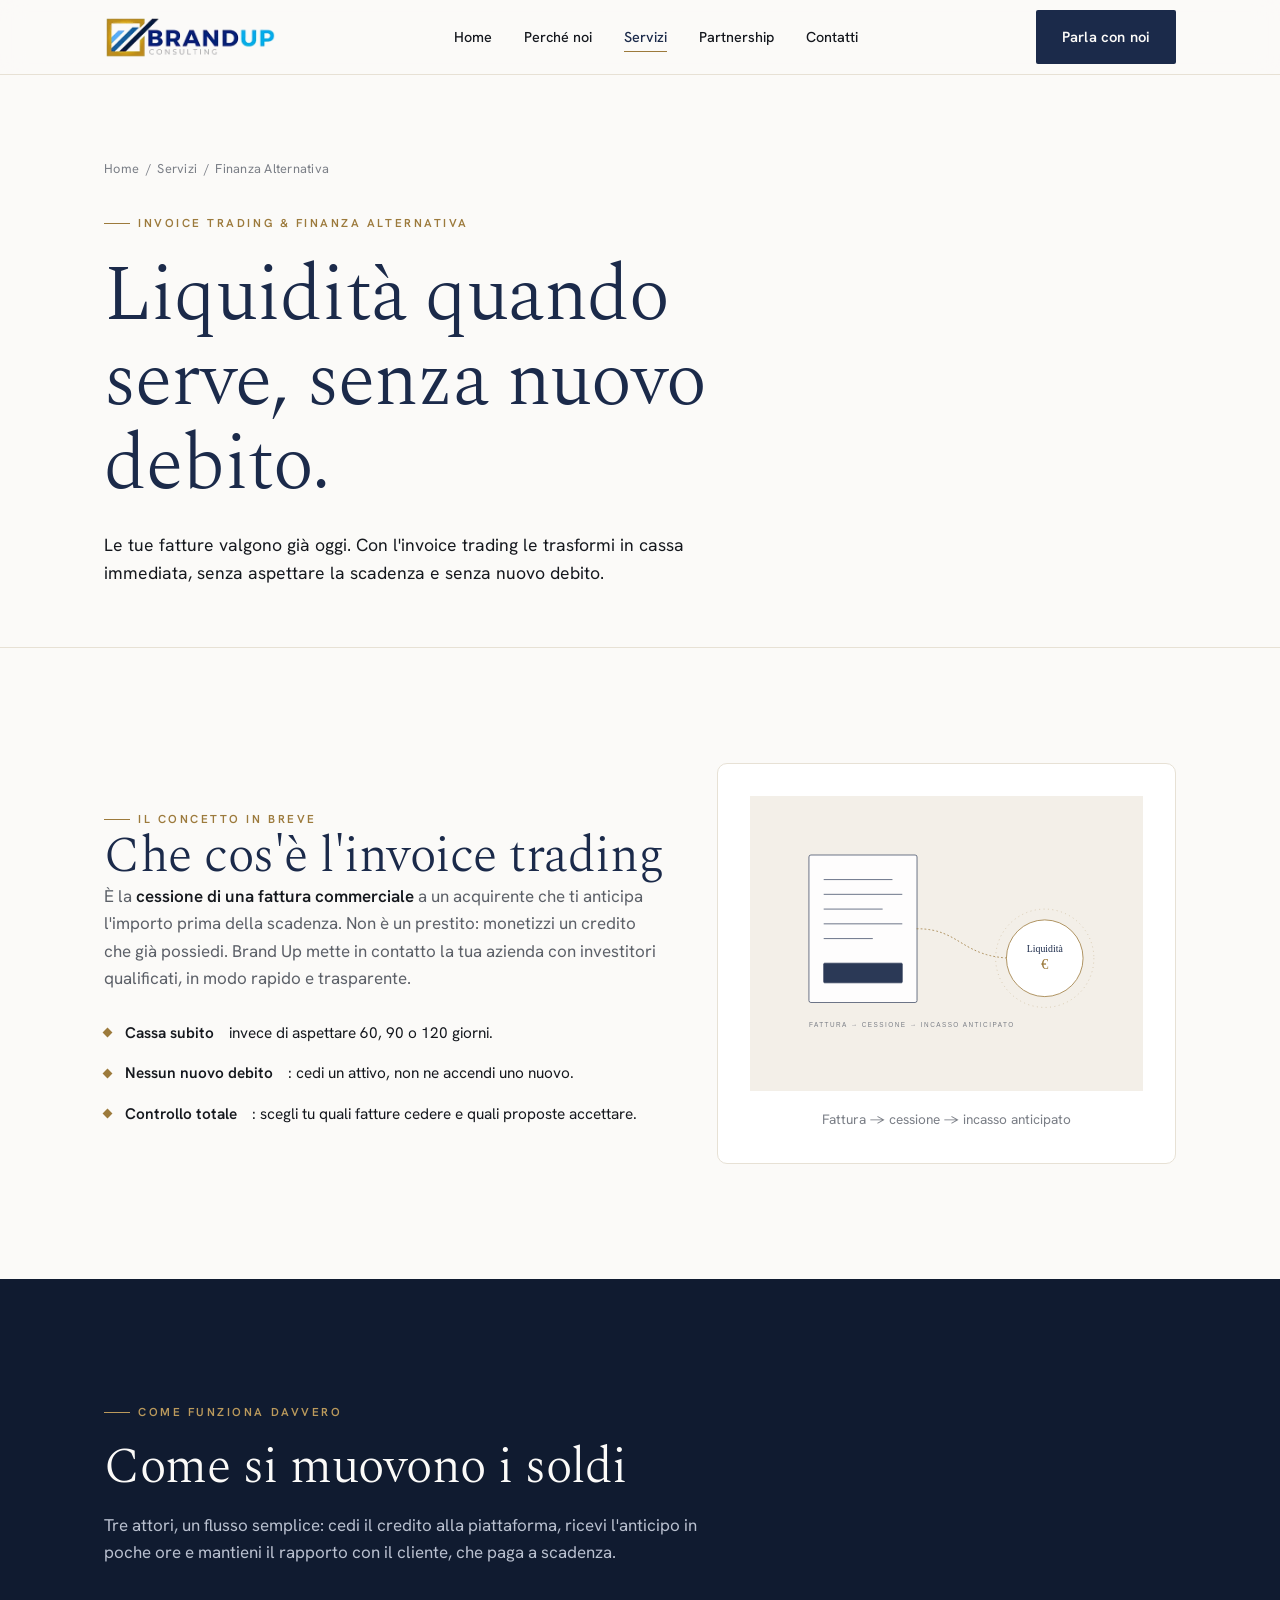
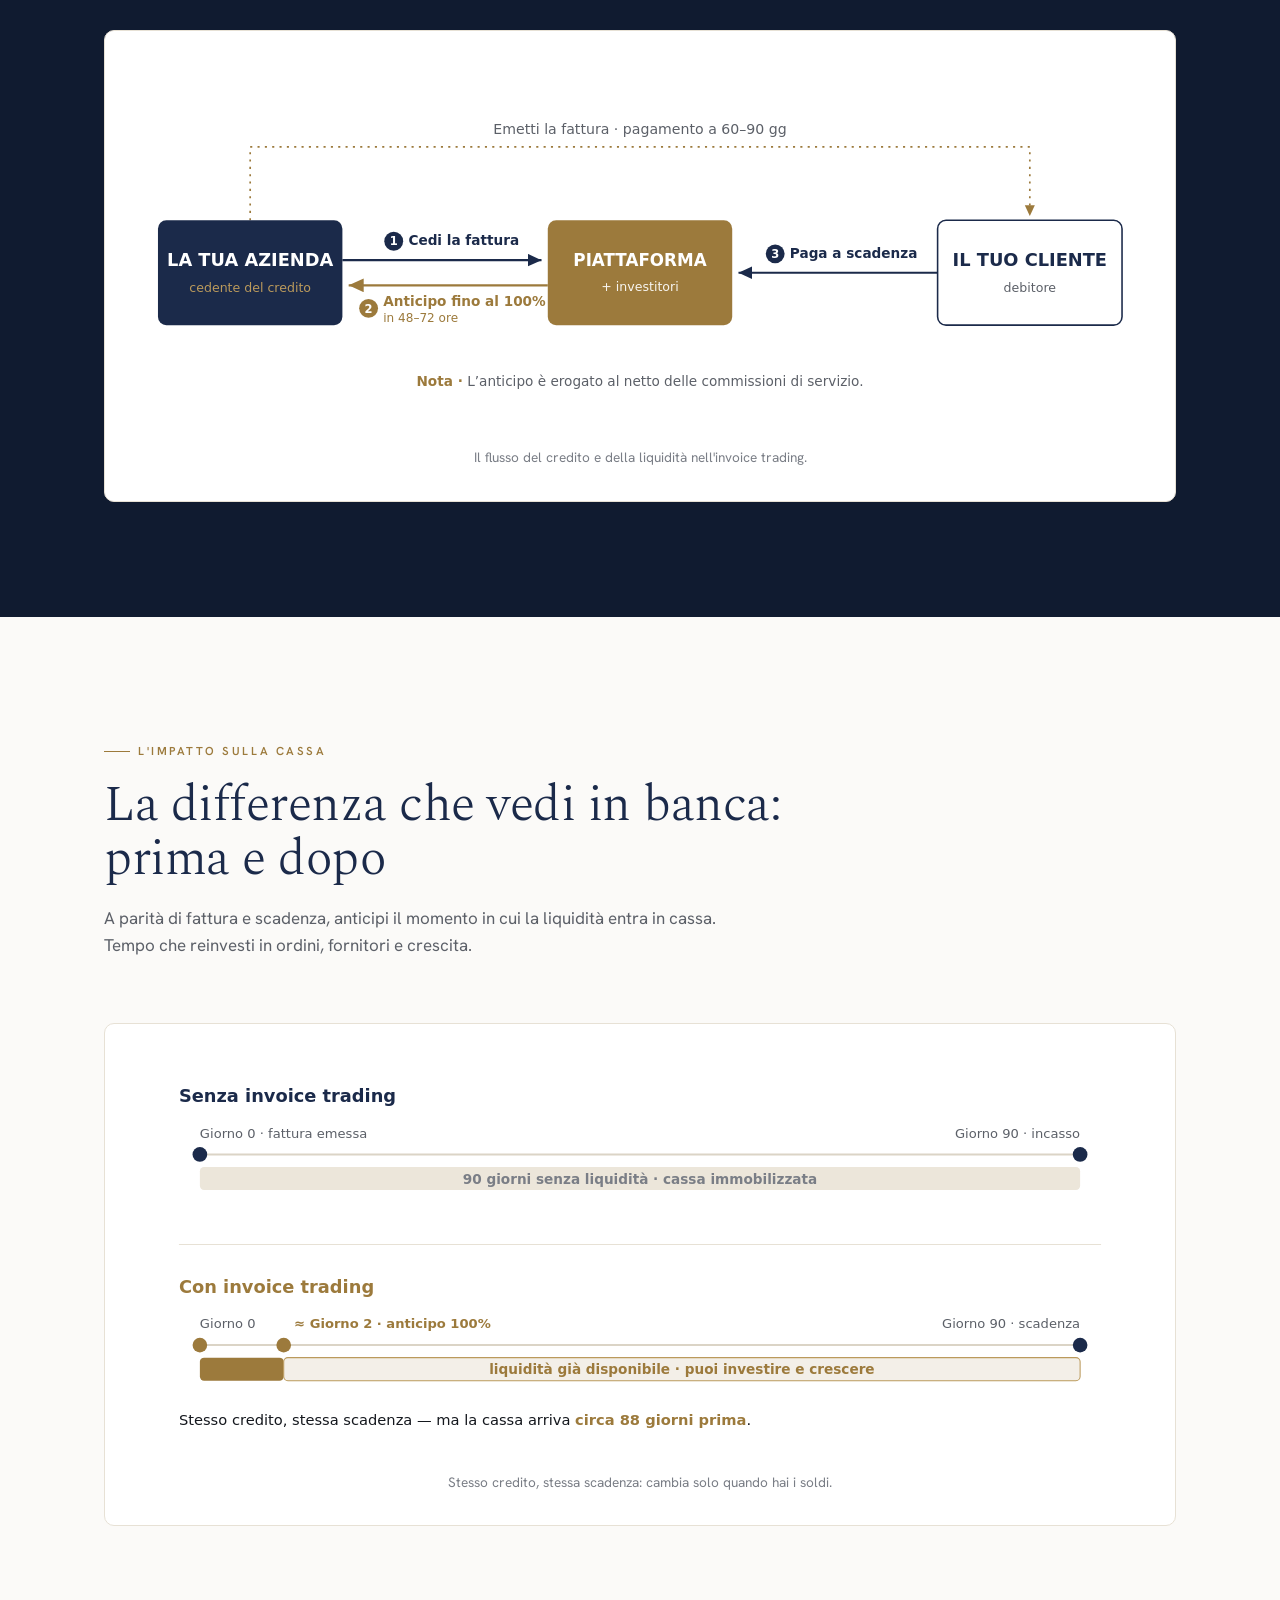
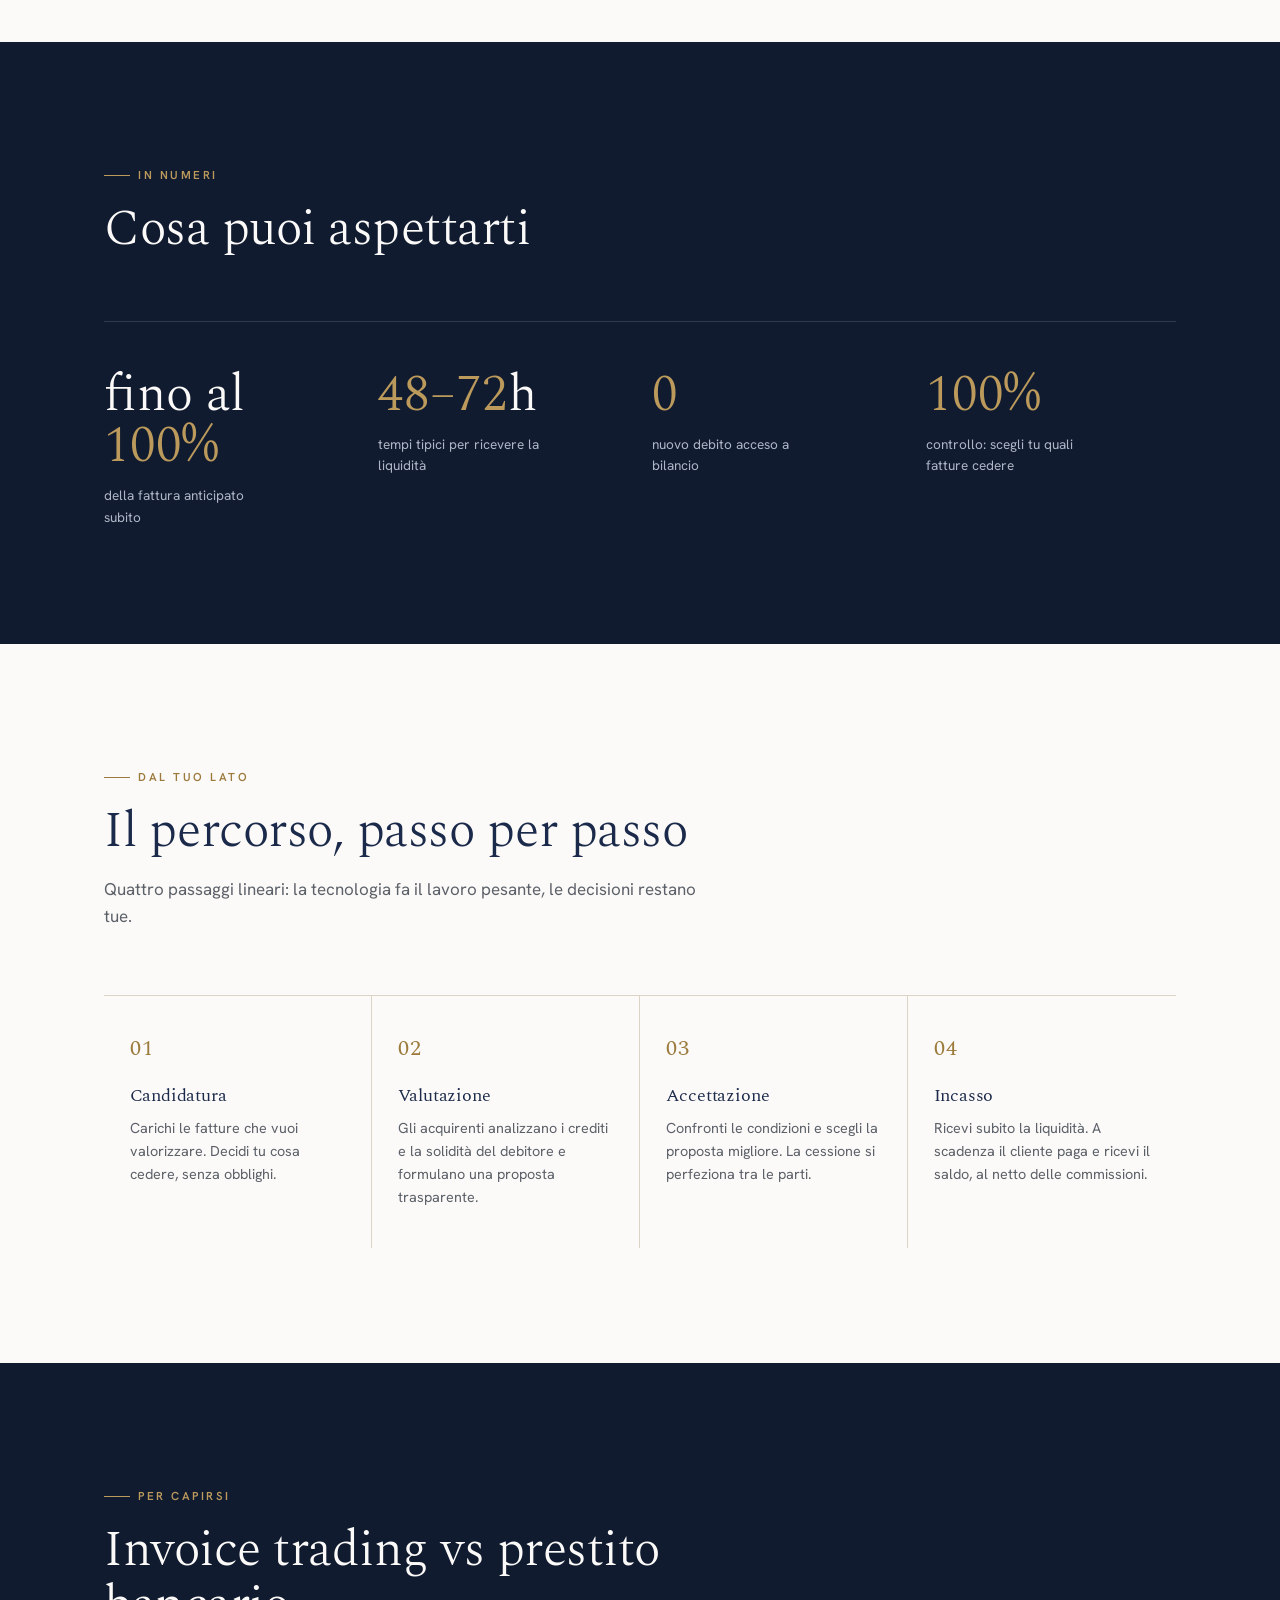
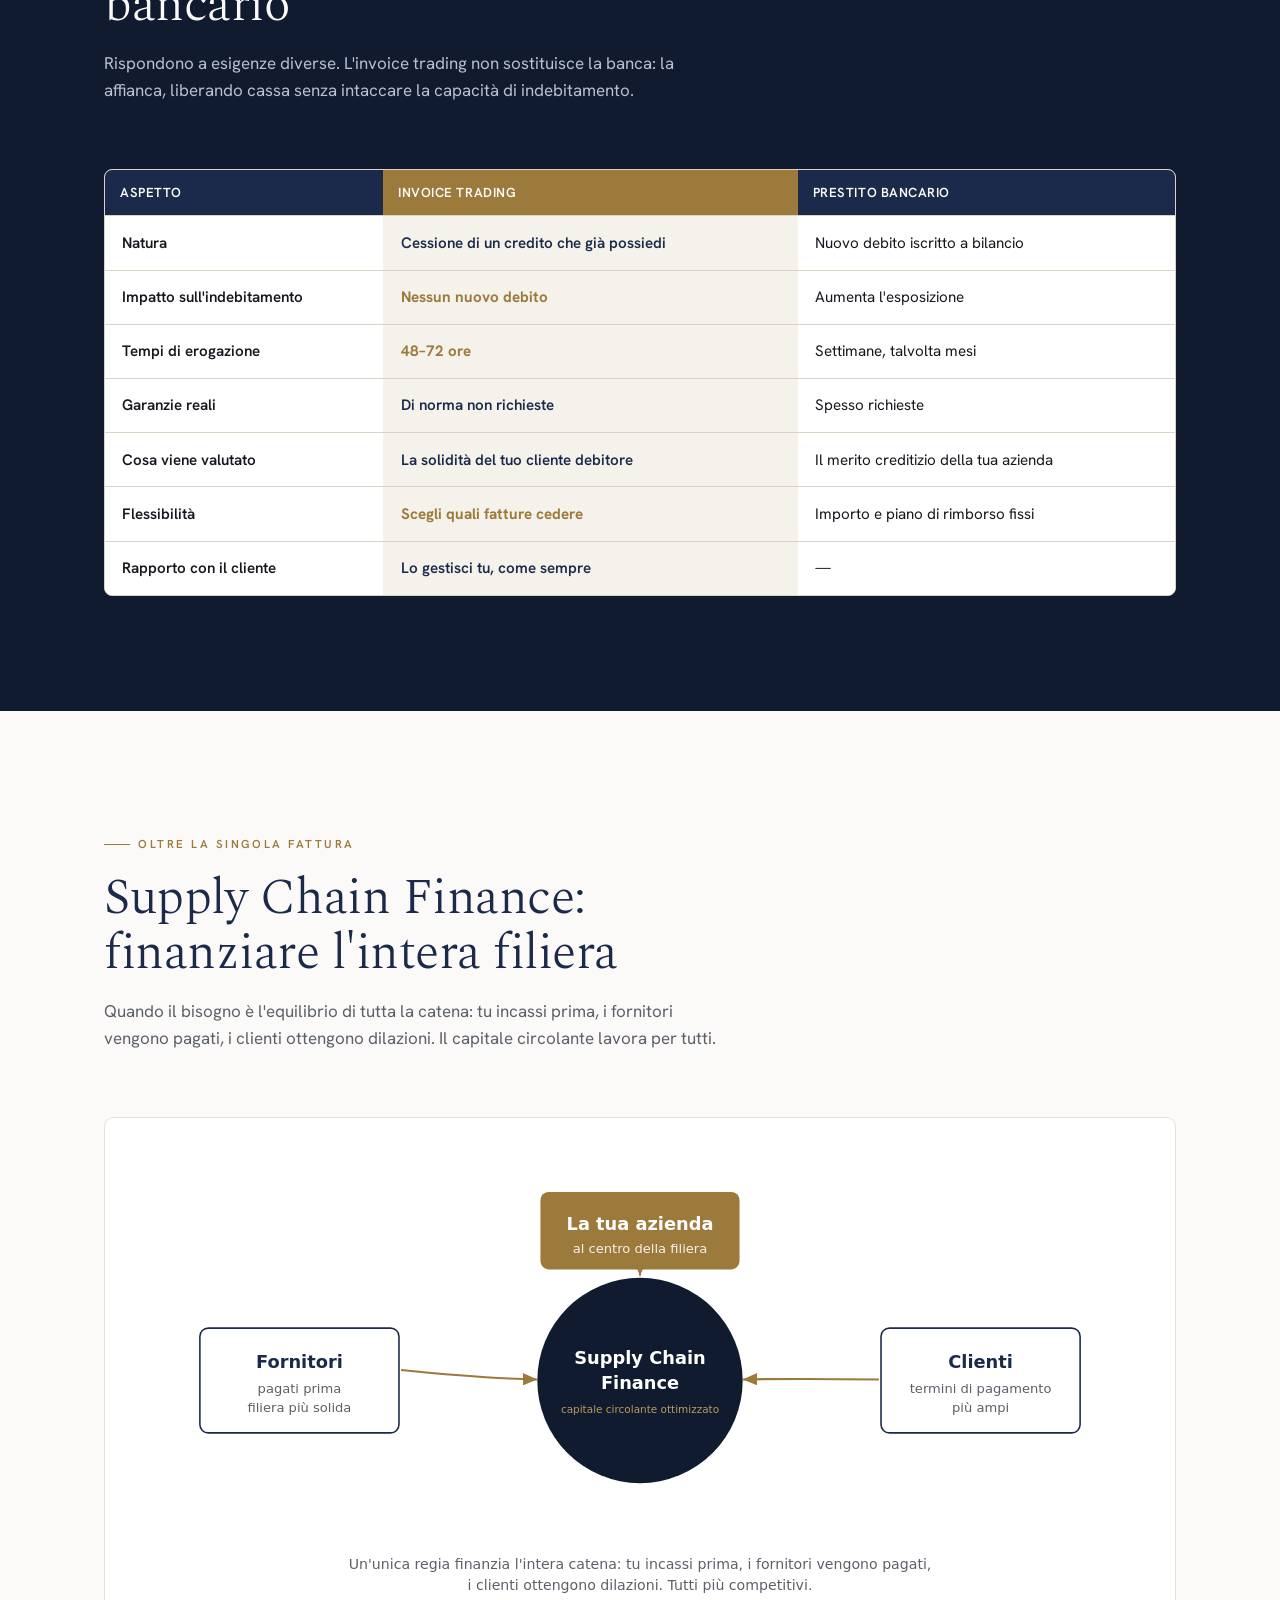
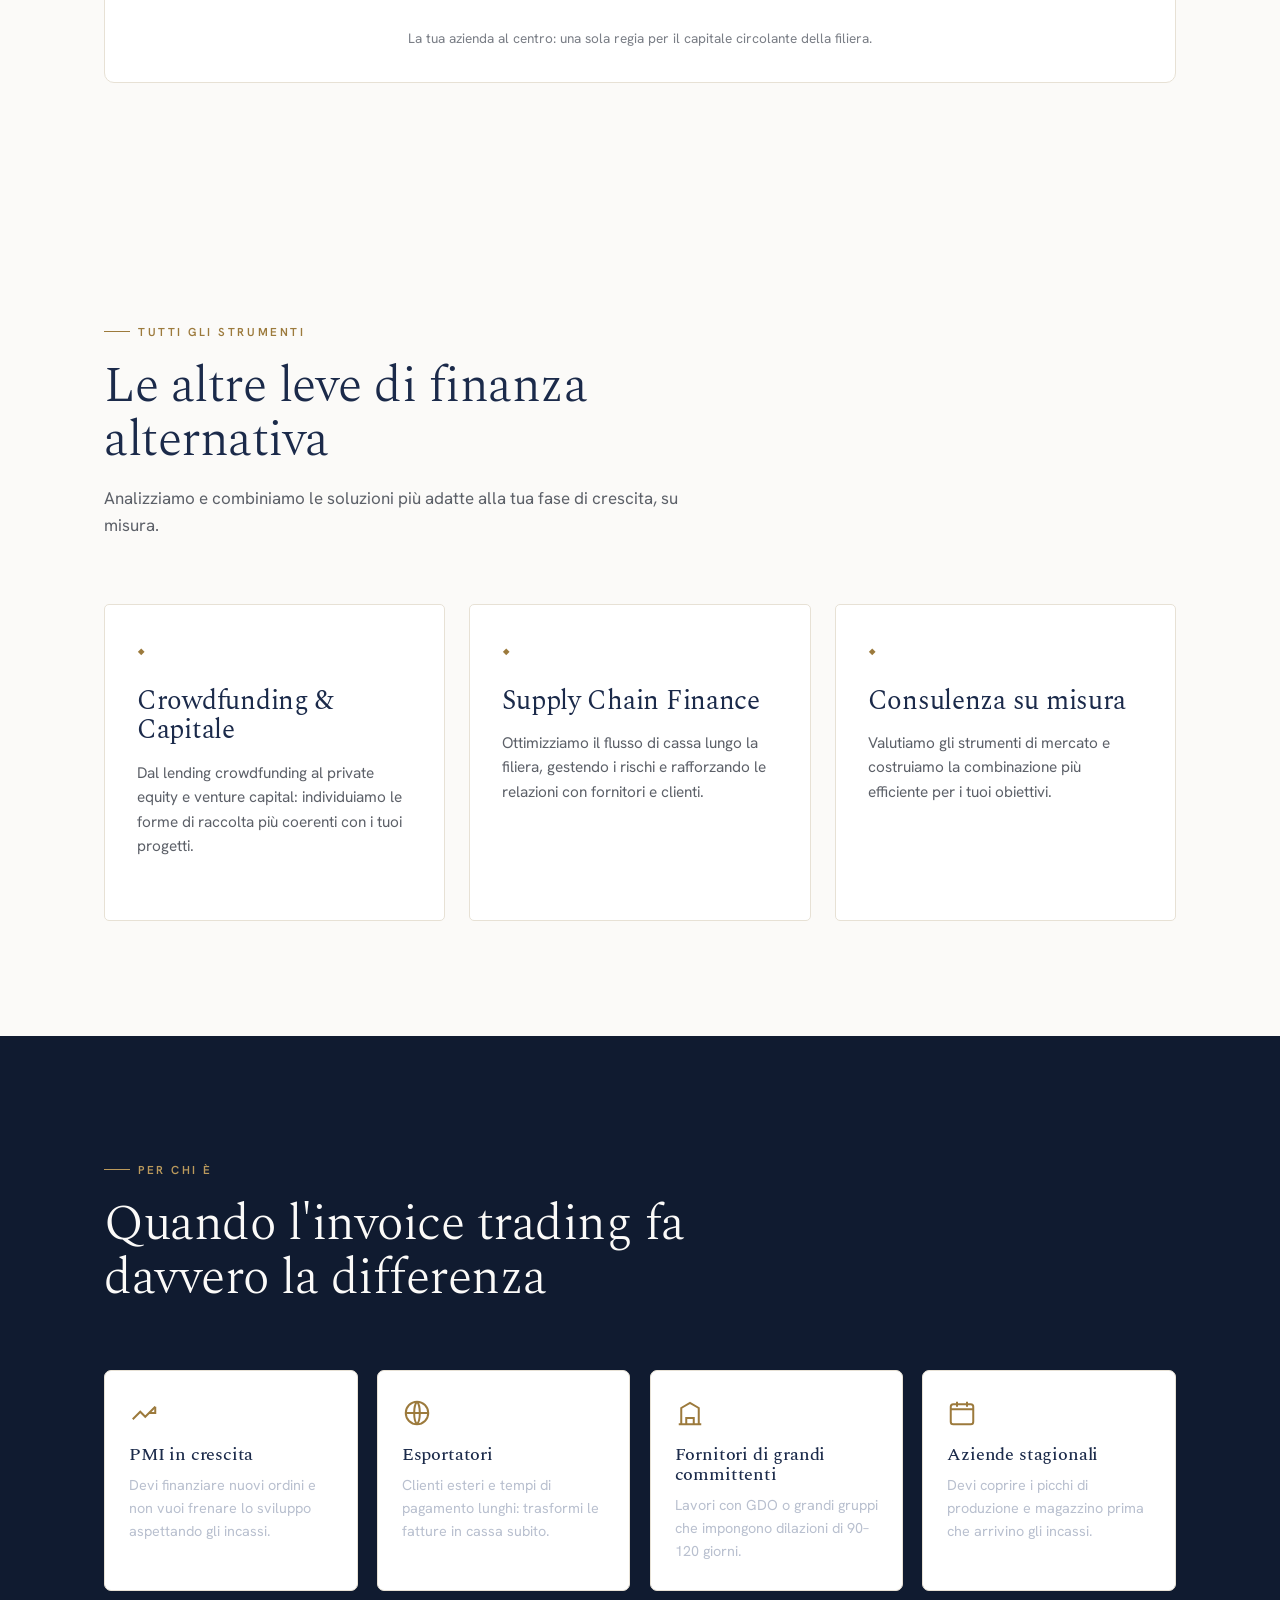
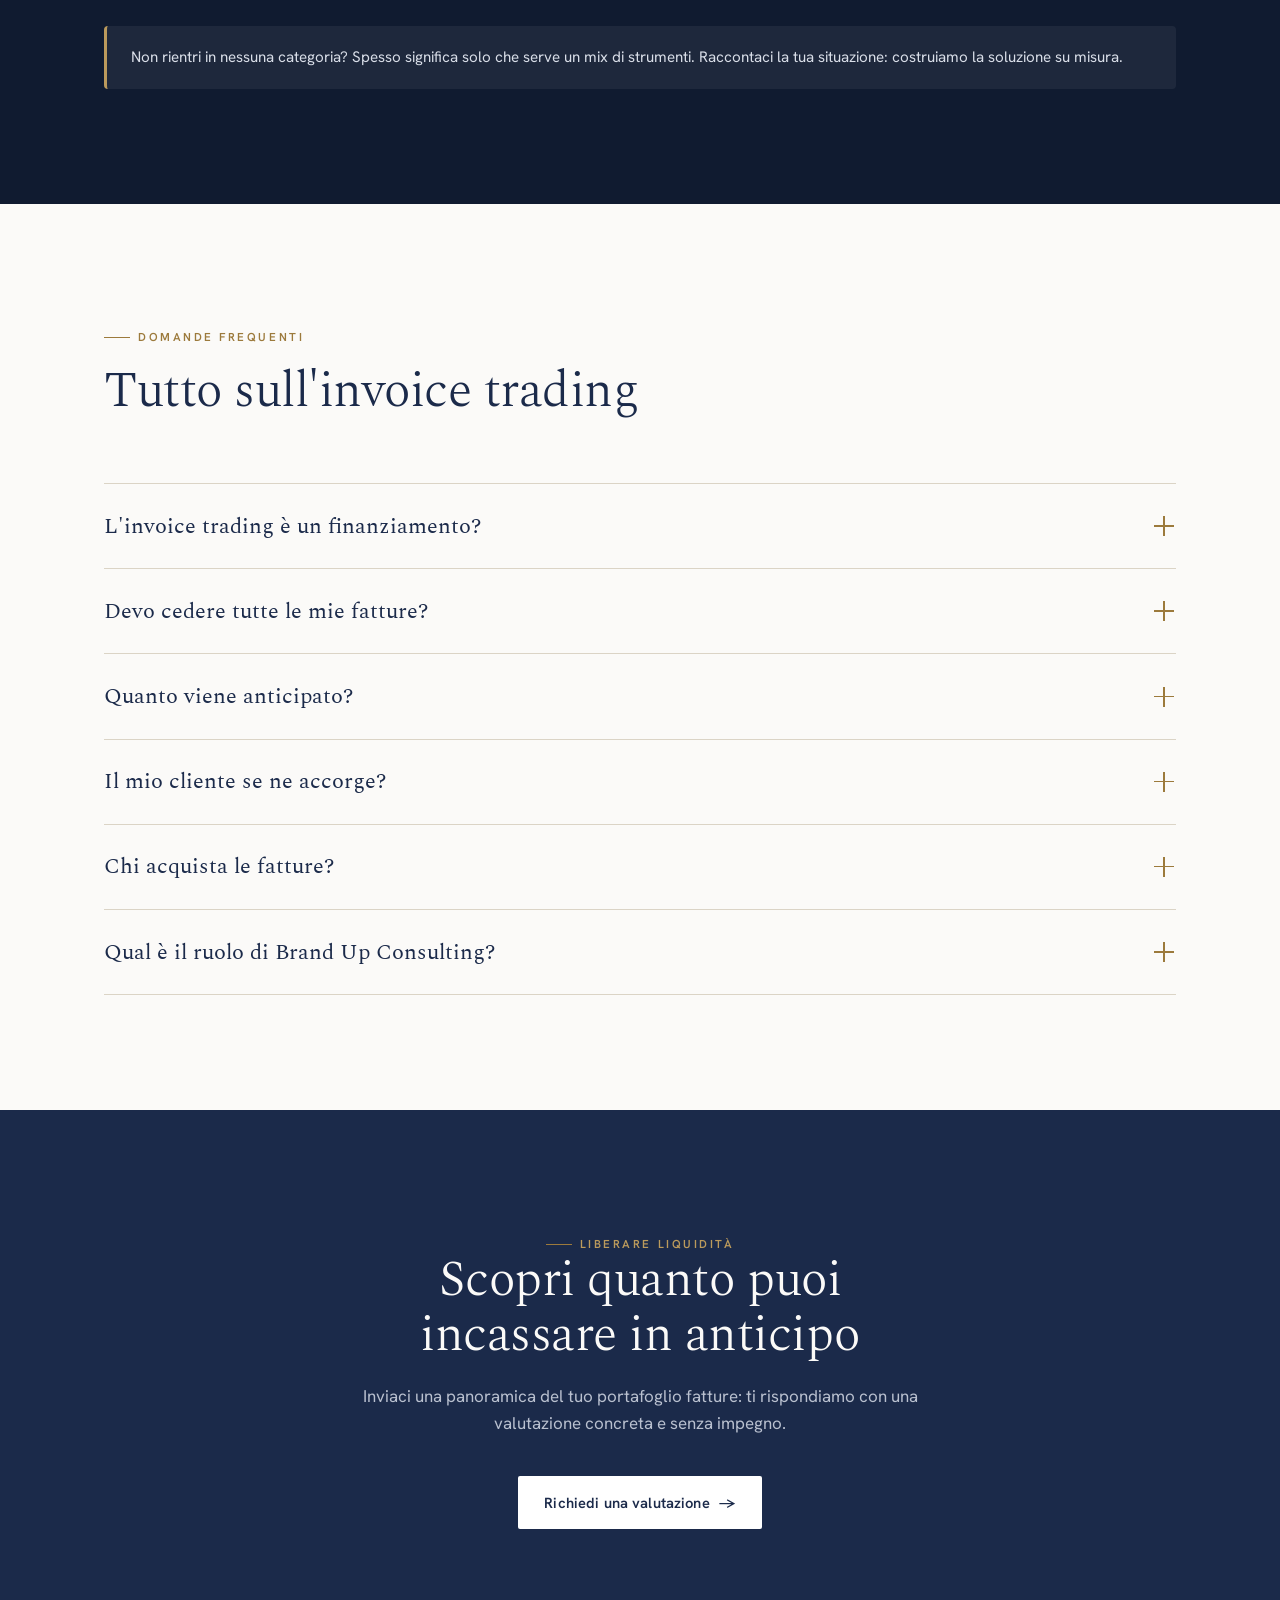
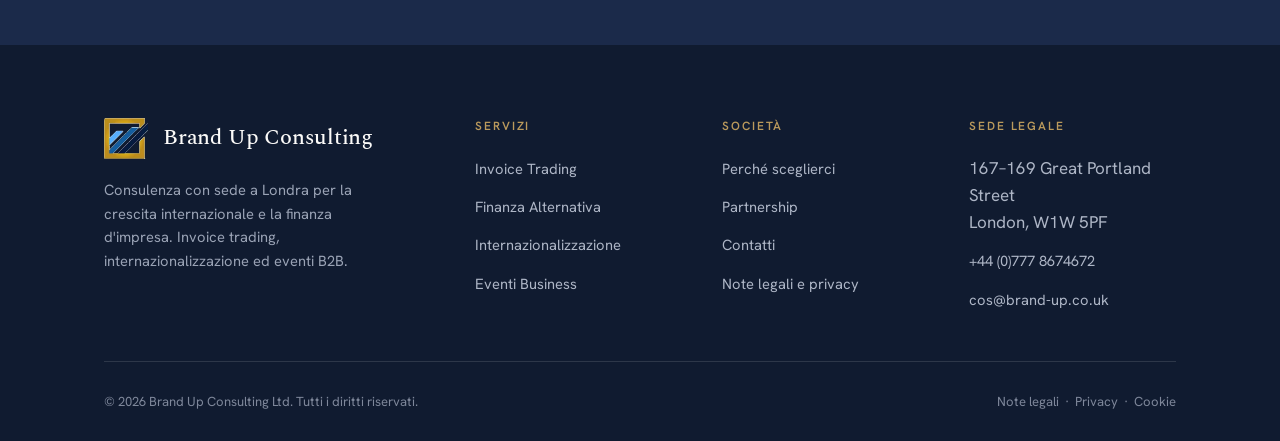
==== commit 2ab1ab91: "finanza-alternativa: fino al 100%, FAQ aggiornata" ====
--- a/finanza-alternativa.html
+++ b/finanza-alternativa.html
@@ -93,7 +93,7 @@
 <div class="wrap">
 <div class="section-head reveal"><span class="eyebrow">In numeri</span><h2>Cosa puoi aspettarti</h2></div>
 <div class="stats">
-<div class="stat reveal"><div class="n">fino al <em>90%</em></div><div class="l">della fattura anticipato subito</div></div>
+<div class="stat reveal"><div class="n">fino al <em>100%</em></div><div class="l">della fattura anticipato subito</div></div>
 <div class="stat reveal"><div class="n"><em>48&ndash;72</em>h</div><div class="l">tempi tipici per ricevere la liquidit&agrave;</div></div>
 <div class="stat reveal"><div class="n"><em>0</em></div><div class="l">nuovo debito acceso a bilancio</div></div>
 <div class="stat reveal"><div class="n"><em>100%</em></div><div class="l">controllo: scegli tu quali fatture cedere</div></div>
@@ -204,7 +204,7 @@
 <div class="faq">
 <div class="faq-item reveal"><button class="faq-q" aria-expanded="false">L'invoice trading &egrave; un finanziamento?<span class="ic"></span></button><div class="faq-a"><p>No. &Egrave; la cessione di un credito a un acquirente che lo anticipa: non &egrave; un prestito e non aumenta l'indebitamento.</p></div></div>
 <div class="faq-item reveal"><button class="faq-q" aria-expanded="false">Devo cedere tutte le mie fatture?<span class="ic"></span></button><div class="faq-a"><p>No. Scegli liberamente quali crediti presentare e quali proposte accettare, mantenendo il controllo delle relazioni con i clienti.</p></div></div>
-<div class="faq-item reveal"><button class="faq-q" aria-expanded="false">Quanto viene anticipato e quando ricevo il saldo?<span class="ic"></span></button><div class="faq-a"><p>Tipicamente fino a circa il 90% del valore, in 48&ndash;72 ore. Il saldo, al netto delle commissioni, ti &egrave; riconosciuto quando il cliente paga.</p></div></div>
+<div class="faq-item reveal"><button class="faq-q" aria-expanded="false">Quanto viene anticipato?<span class="ic"></span></button><div class="faq-a"><p>Fino al 100% del valore della fattura, in 48&ndash;72 ore, al netto delle commissioni di servizio.</p></div></div>
 <div class="faq-item reveal"><button class="faq-q" aria-expanded="false">Il mio cliente se ne accorge?<span class="ic"></span></button><div class="faq-a"><p>Dipende dalla formula scelta: in molti casi continui a gestire tu il rapporto e l'incasso. Le modalit&agrave; sono concordate prima.</p></div></div>
 <div class="faq-item reveal"><button class="faq-q" aria-expanded="false">Chi acquista le fatture?<span class="ic"></span></button><div class="faq-a"><p>Operatori e investitori autorizzati che valutano i crediti. La cessione si perfeziona tra cedente e acquirente, previa accettazione.</p></div></div>
 <div class="faq-item reveal"><button class="faq-q" aria-expanded="false">Qual &egrave; il ruolo di Brand Up Consulting?<span class="ic"></span></button><div class="faq-a"><p>Operiamo come piattaforma di matching e supporto: ti mettiamo in contatto con gli acquirenti e ti affianchiamo. Le decisioni restano tue.</p></div></div>
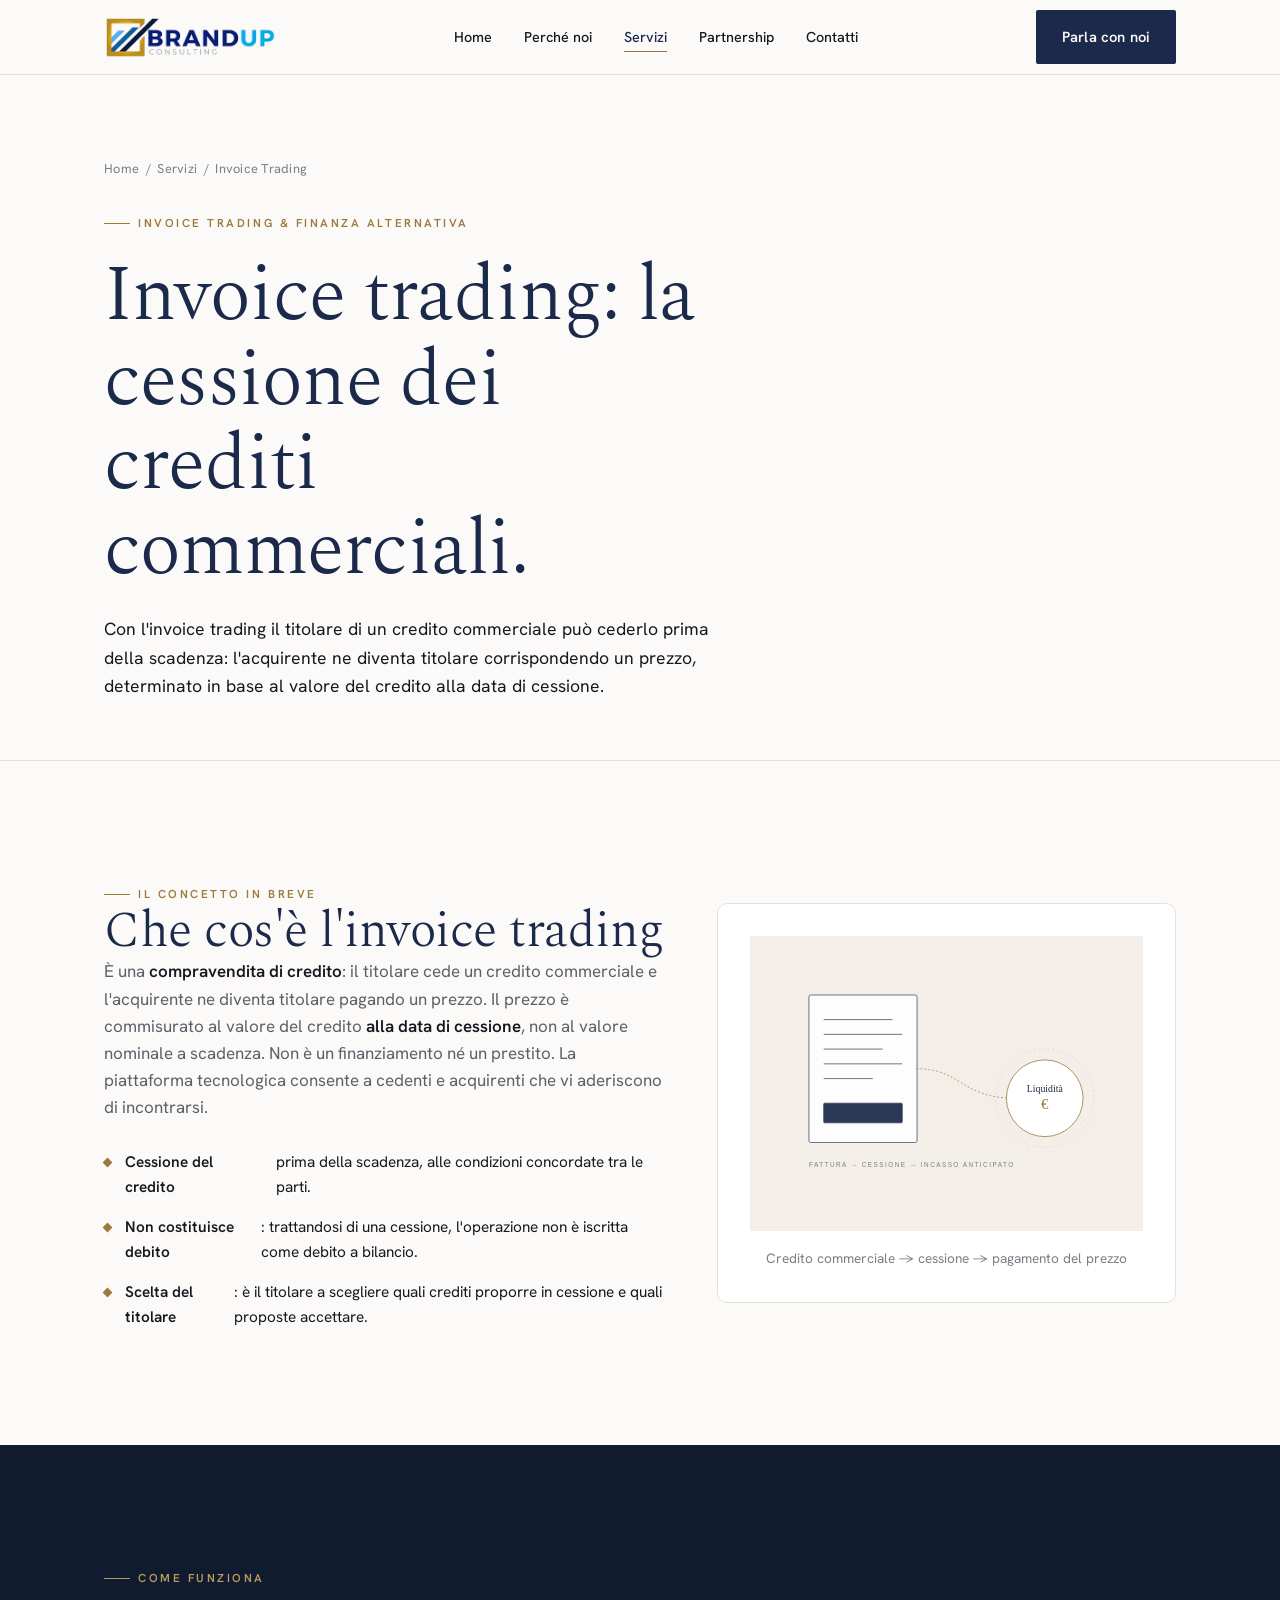
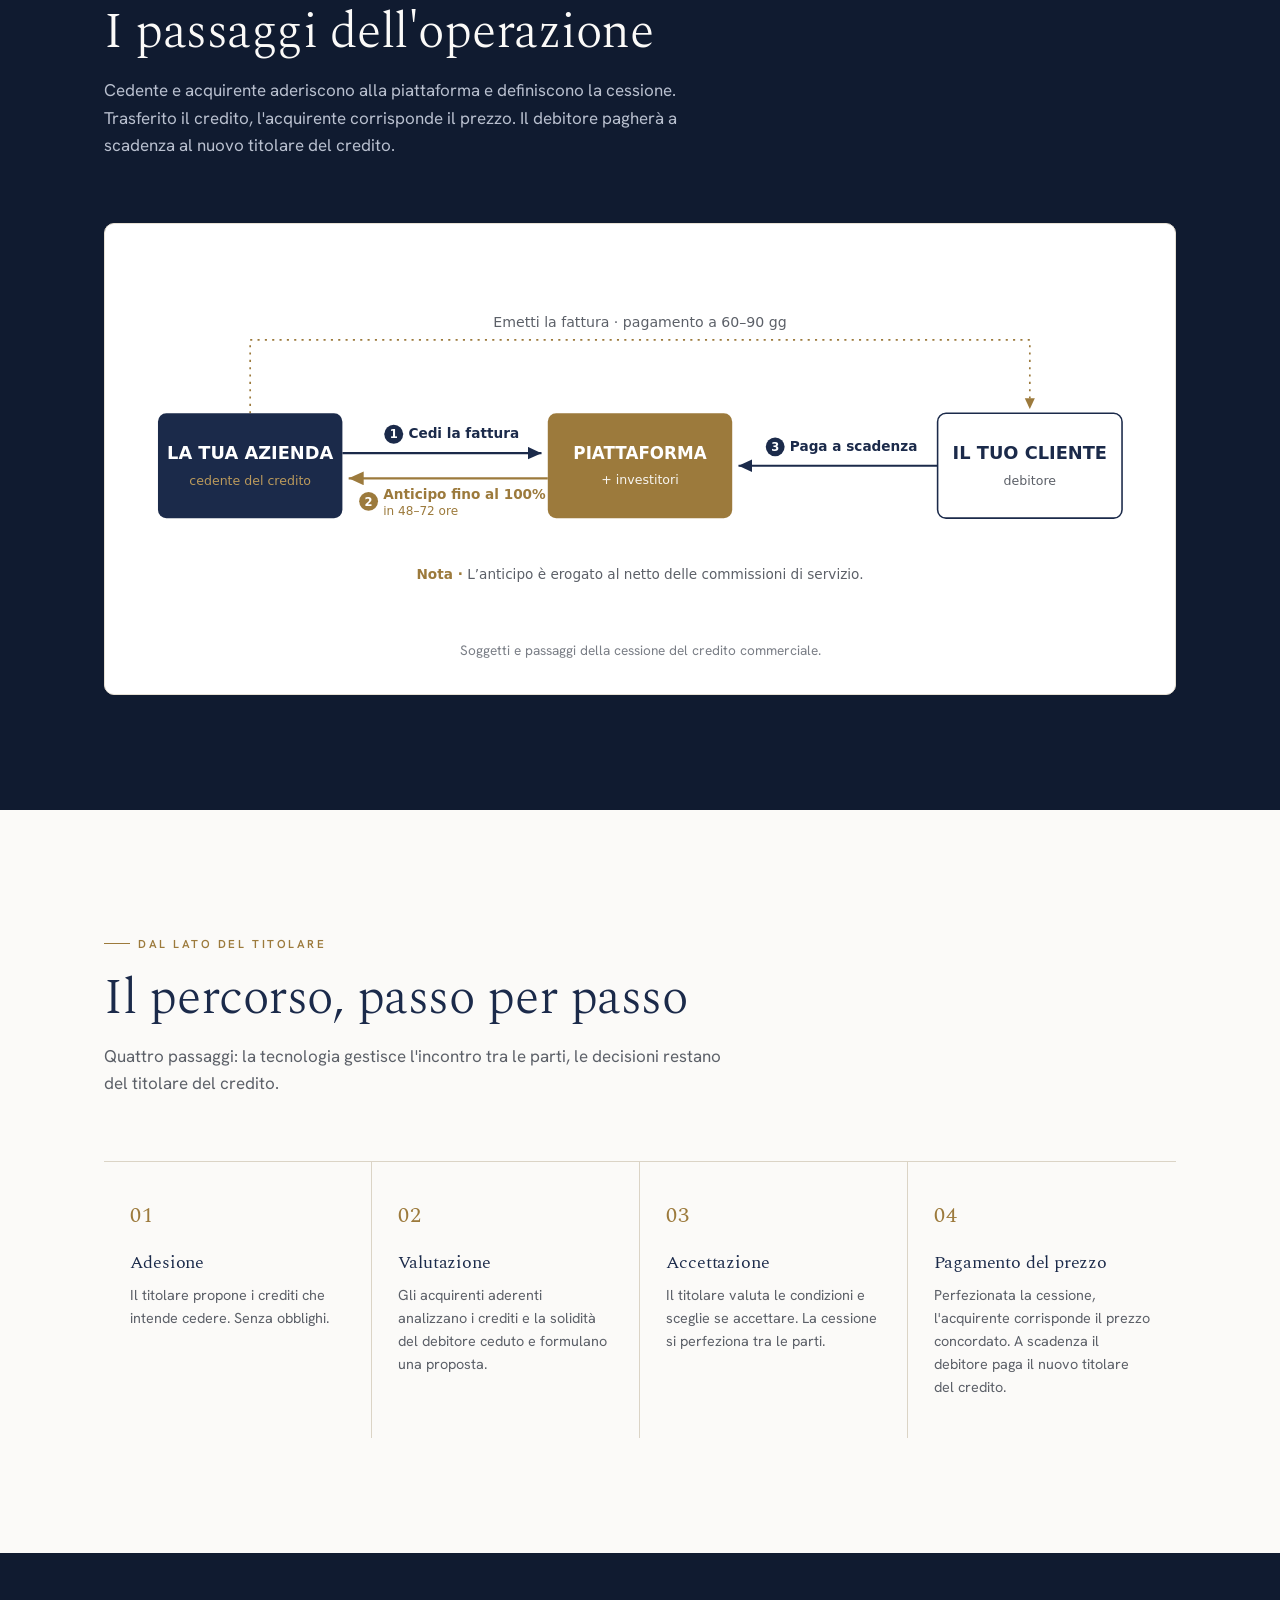
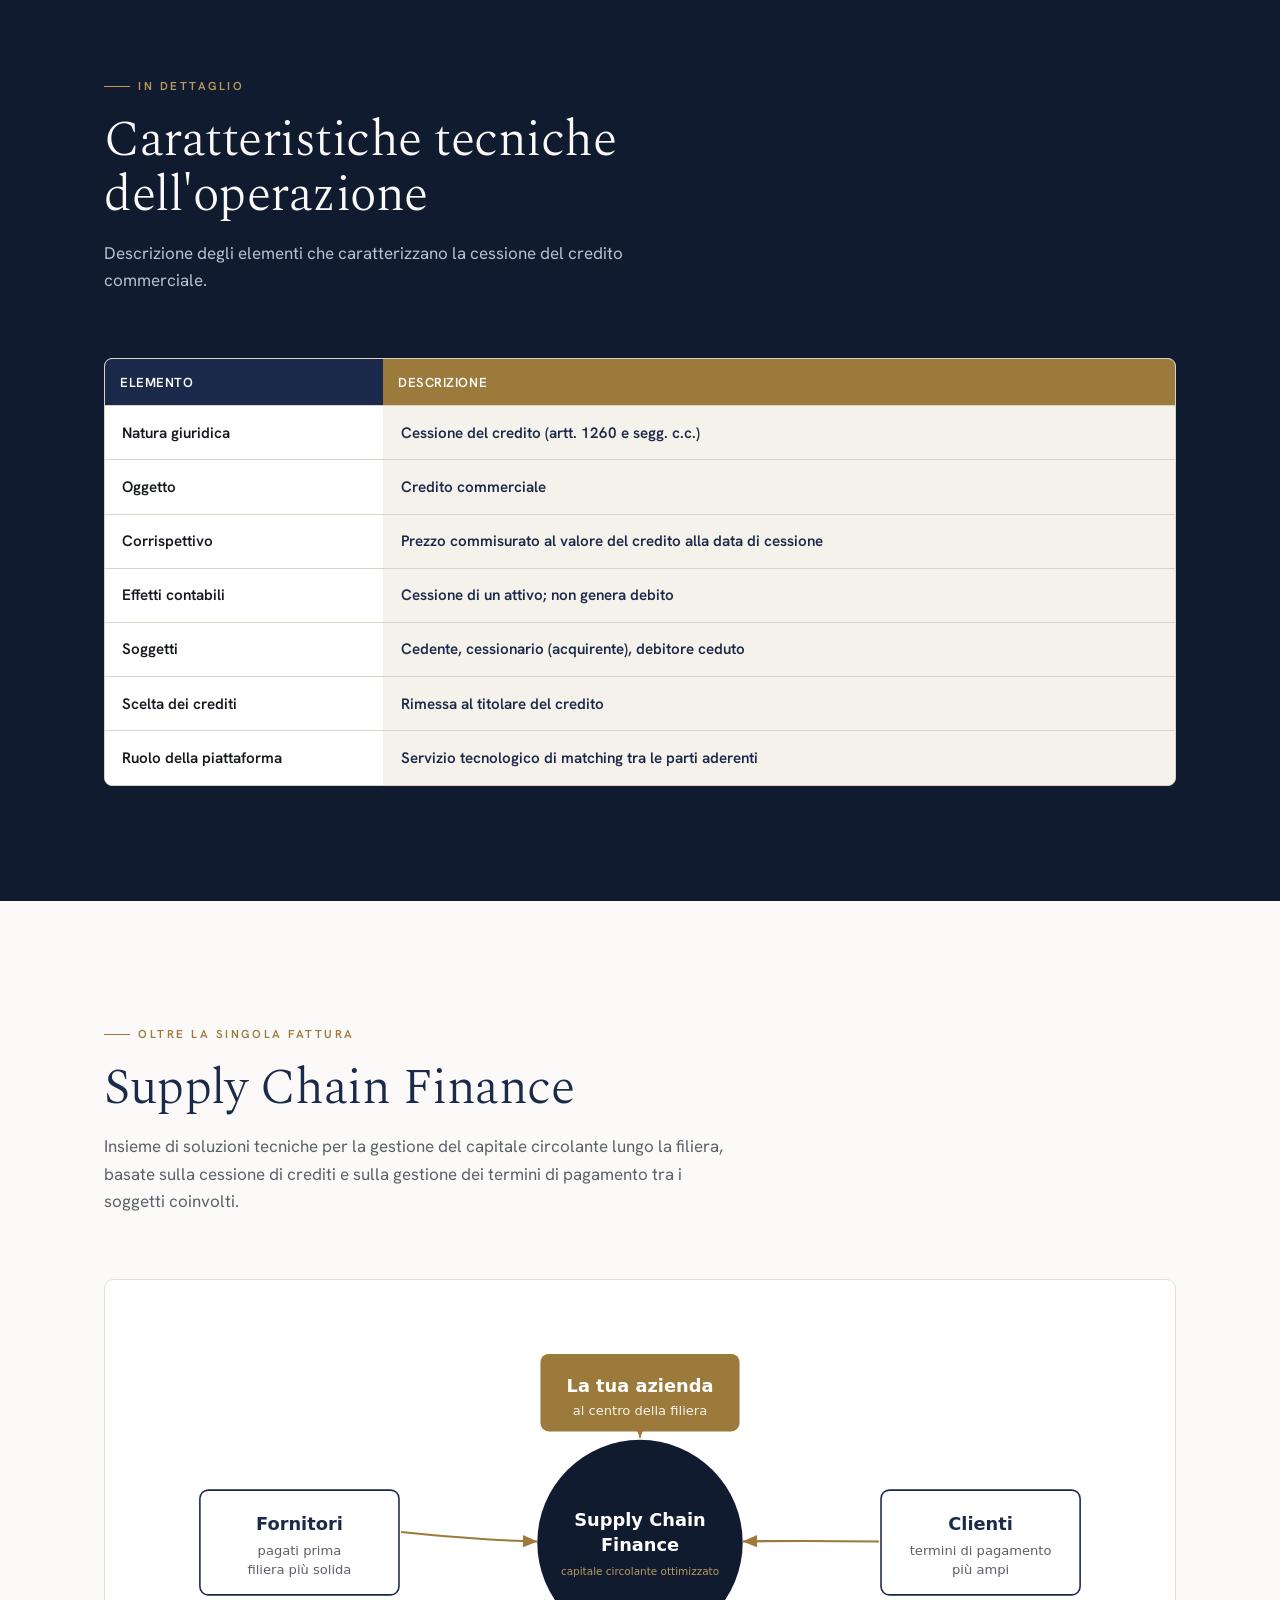
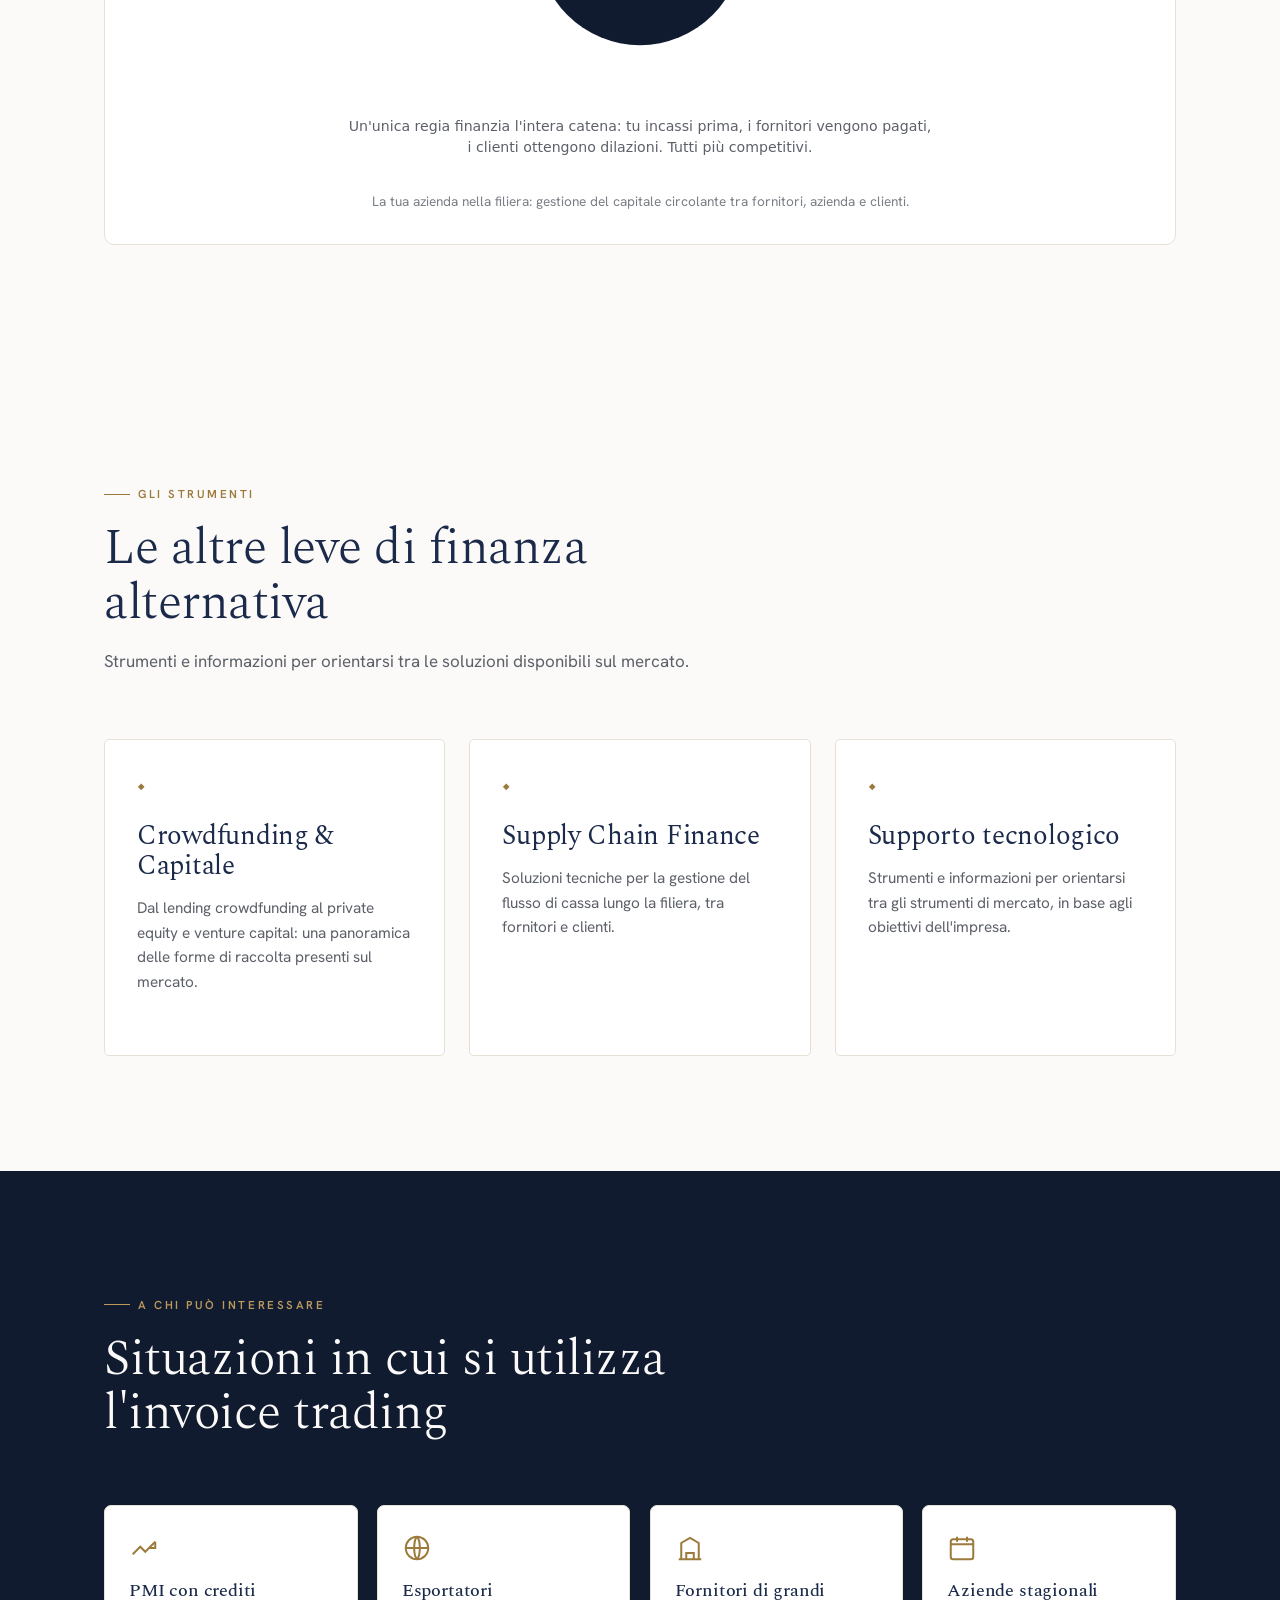
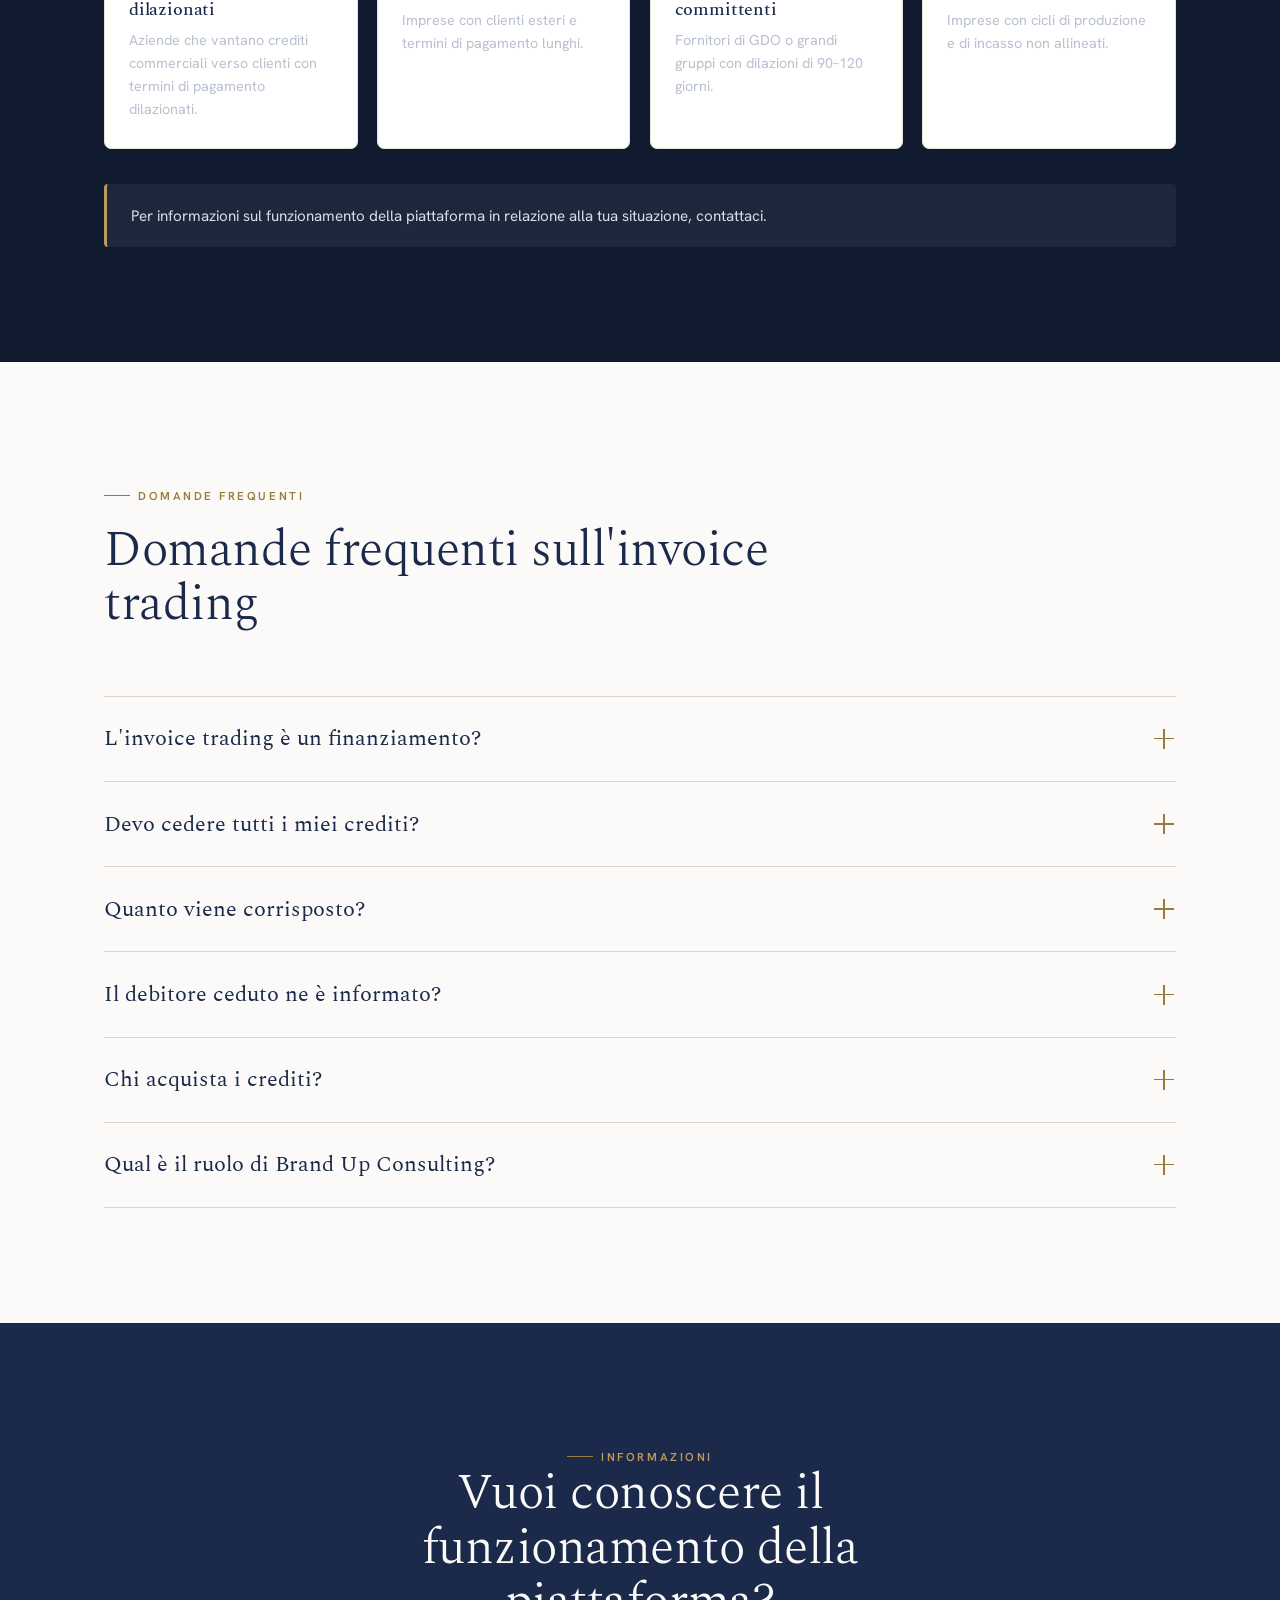
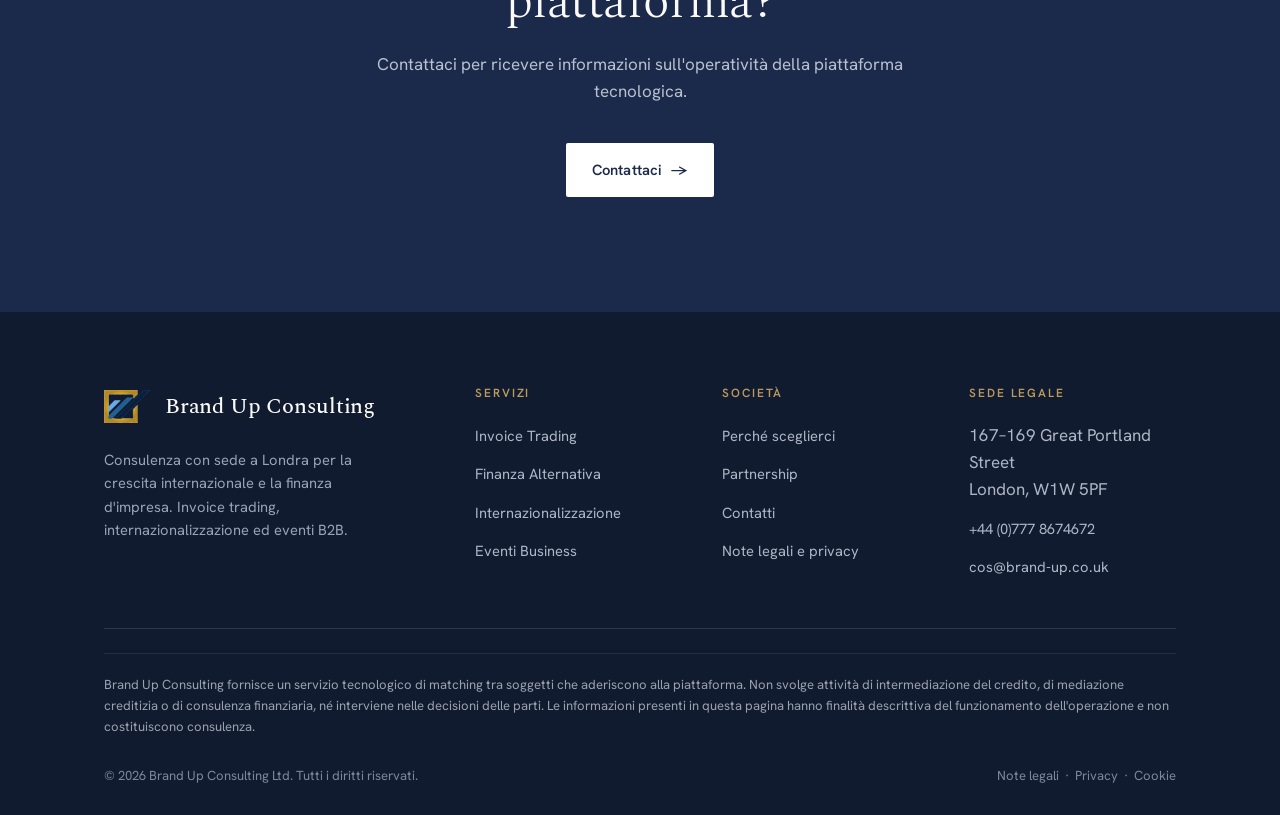
==== commit 2748d87b: "finanza-alternativa: revisione compliance OAM/AGCOM (cessione/prezzo, no confronto banca, no promess" ====
--- a/finanza-alternativa.html
+++ b/finanza-alternativa.html
@@ -3,8 +3,8 @@
 <head>
 <meta charset="UTF-8">
 <meta name="viewport" content="width=device-width, initial-scale=1">
-<title>Invoice Trading e Finanza Alternativa | Brand Up Consulting</title>
-<meta name="description" content="Invoice trading: come funziona, tempi, confronto con il prestito bancario, supply chain finance e crowdfunding. Liquidita senza nuovo debito.">
+<title>Invoice Trading | Brand Up Consulting</title>
+<meta name="description" content="Invoice trading: cessione di crediti commerciali tramite piattaforma tecnologica. Caratteristiche tecniche dell'operazione.">
 <link rel="stylesheet" href="assets/style.css">
 <link rel="stylesheet" href="assets/fa.css">
 </head>
@@ -19,7 +19,7 @@
 <li class="has-sub">
 <a href="finanza-alternativa.html" class="active">Servizi</a>
 <ul class="submenu">
-<li><a href="finanza-alternativa.html">Invoice Trading &amp; Finanza Alternativa<small>Cessione crediti e liquidit&agrave; senza nuovo debito</small></a></li>
+<li><a href="finanza-alternativa.html">Invoice Trading &amp; Finanza Alternativa<small>Cessione di crediti commerciali tramite piattaforma</small></a></li>
 <li><a href="internazionalizzazione.html">Internazionalizzazione d'impresa<small>Export management e ingresso nei mercati esteri</small></a></li>
 <li><a href="eventi.html">Eventi &amp; Business Network<small>Incontri B2B, fiere e missioni commerciali</small></a></li>
 </ul>
@@ -37,10 +37,10 @@
 <main>
 <section class="page-hero">
 <div class="wrap">
-<div class="crumbs reveal"><a href="index.html">Home</a> &nbsp;/&nbsp; Servizi &nbsp;/&nbsp; Finanza Alternativa</div>
+<div class="crumbs reveal"><a href="index.html">Home</a> &nbsp;/&nbsp; Servizi &nbsp;/&nbsp; Invoice Trading</div>
 <span class="eyebrow reveal">Invoice Trading &amp; Finanza Alternativa</span>
-<h1 class="reveal">Liquidit&agrave; quando serve, senza nuovo debito.</h1>
-<p class="reveal">Le tue fatture valgono gi&agrave; oggi. Con l'invoice trading le trasformi in cassa immediata, senza aspettare la scadenza e senza nuovo debito.</p>
+<h1 class="reveal">Invoice trading: la cessione dei crediti commerciali.</h1>
+<p class="reveal">Con l'invoice trading il titolare di un credito commerciale pu&ograve; cederlo prima della scadenza: l'acquirente ne diventa titolare corrispondendo un prezzo, determinato in base al valore del credito alla data di cessione.</p>
 </div>
 </section>
 <section>
@@ -49,16 +49,16 @@
 <div class="reveal">
 <span class="eyebrow">Il concetto in breve</span>
 <h2>Che cos'&egrave; l'invoice trading</h2>
-<p>&Egrave; la <strong>cessione di una fattura commerciale</strong> a un acquirente che ti anticipa l'importo prima della scadenza. Non &egrave; un prestito: monetizzi un credito che gi&agrave; possiedi. Brand Up mette in contatto la tua azienda con investitori qualificati, in modo rapido e trasparente.</p>
+<p>&Egrave; una <strong>compravendita di credito</strong>: il titolare cede un credito commerciale e l'acquirente ne diventa titolare pagando un prezzo. Il prezzo &egrave; commisurato al valore del credito <strong>alla data di cessione</strong>, non al valore nominale a scadenza. Non &egrave; un finanziamento n&eacute; un prestito. La piattaforma tecnologica consente a cedenti e acquirenti che vi aderiscono di incontrarsi.</p>
 <ul class="feat-list">
-<li><strong>Cassa subito</strong> invece di aspettare 60, 90 o 120 giorni.</li>
-<li><strong>Nessun nuovo debito</strong>: cedi un attivo, non ne accendi uno nuovo.</li>
-<li><strong>Controllo totale</strong>: scegli tu quali fatture cedere e quali proposte accettare.</li>
+<li><strong>Cessione del credito</strong> prima della scadenza, alle condizioni concordate tra le parti.</li>
+<li><strong>Non costituisce debito</strong>: trattandosi di una cessione, l'operazione non &egrave; iscritta come debito a bilancio.</li>
+<li><strong>Scelta del titolare</strong>: &egrave; il titolare a scegliere quali crediti proporre in cessione e quali proposte accettare.</li>
 </ul>
 </div>
 <figure class="fig reveal">
-<img src="assets/plate-invoice.svg" alt="Dalla fattura alla liquidita">
-<figcaption>Fattura &rarr; cessione &rarr; incasso anticipato</figcaption>
+<img src="assets/plate-invoice.svg" alt="Cessione del credito commerciale">
+<figcaption>Credito commerciale &rarr; cessione &rarr; pagamento del prezzo</figcaption>
 </figure>
 </div>
 </div>
@@ -66,73 +66,49 @@
 <section class="panel-navy">
 <div class="wrap">
 <div class="section-head reveal">
-<span class="eyebrow">Come funziona davvero</span>
-<h2>Come si muovono i soldi</h2>
-<p>Tre attori, un flusso semplice: cedi il credito alla piattaforma, ricevi l'anticipo in poche ore e mantieni il rapporto con il cliente, che paga a scadenza.</p>
+<span class="eyebrow">Come funziona</span>
+<h2>I passaggi dell'operazione</h2>
+<p>Cedente e acquirente aderiscono alla piattaforma e definiscono la cessione. Trasferito il credito, l'acquirente corrisponde il prezzo. Il debitore pagher&agrave; a scadenza al nuovo titolare del credito.</p>
 </div>
 <figure class="fig reveal">
-<img src="assets/fa-flow.svg" alt="Flusso dell'invoice trading">
-<figcaption>Il flusso del credito e della liquidit&agrave; nell'invoice trading.</figcaption>
+<img src="assets/fa-flow.svg" alt="Passaggi della cessione del credito">
+<figcaption>Soggetti e passaggi della cessione del credito commerciale.</figcaption>
 </figure>
 </div>
 </section>
 <section>
 <div class="wrap">
 <div class="section-head reveal">
-<span class="eyebrow">L'impatto sulla cassa</span>
-<h2>La differenza che vedi in banca: prima e dopo</h2>
-<p>A parit&agrave; di fattura e scadenza, anticipi il momento in cui la liquidit&agrave; entra in cassa. Tempo che reinvesti in ordini, fornitori e crescita.</p>
-</div>
-<figure class="fig reveal">
-<img src="assets/fa-timeline.svg" alt="Cassa prima e dopo">
-<figcaption>Stesso credito, stessa scadenza: cambia solo quando hai i soldi.</figcaption>
-</figure>
+<span class="eyebrow">Dal lato del titolare</span>
+<h2>Il percorso, passo per passo</h2>
+<p>Quattro passaggi: la tecnologia gestisce l'incontro tra le parti, le decisioni restano del titolare del credito.</p>
+</div>
+<div class="steps">
+<div class="step reveal"><span class="idx">01</span><h4>Adesione</h4><p>Il titolare propone i crediti che intende cedere. Senza obblighi.</p></div>
+<div class="step reveal"><span class="idx">02</span><h4>Valutazione</h4><p>Gli acquirenti aderenti analizzano i crediti e la solidit&agrave; del debitore ceduto e formulano una proposta.</p></div>
+<div class="step reveal"><span class="idx">03</span><h4>Accettazione</h4><p>Il titolare valuta le condizioni e sceglie se accettare. La cessione si perfeziona tra le parti.</p></div>
+<div class="step reveal"><span class="idx">04</span><h4>Pagamento del prezzo</h4><p>Perfezionata la cessione, l'acquirente corrisponde il prezzo concordato. A scadenza il debitore paga il nuovo titolare del credito.</p></div>
+</div>
 </div>
 </section>
 <section class="panel-navy">
 <div class="wrap">
-<div class="section-head reveal"><span class="eyebrow">In numeri</span><h2>Cosa puoi aspettarti</h2></div>
-<div class="stats">
-<div class="stat reveal"><div class="n">fino al <em>100%</em></div><div class="l">della fattura anticipato subito</div></div>
-<div class="stat reveal"><div class="n"><em>48&ndash;72</em>h</div><div class="l">tempi tipici per ricevere la liquidit&agrave;</div></div>
-<div class="stat reveal"><div class="n"><em>0</em></div><div class="l">nuovo debito acceso a bilancio</div></div>
-<div class="stat reveal"><div class="n"><em>100%</em></div><div class="l">controllo: scegli tu quali fatture cedere</div></div>
-</div>
-</div>
-</section>
-<section>
-<div class="wrap">
-<div class="section-head reveal">
-<span class="eyebrow">Dal tuo lato</span>
-<h2>Il percorso, passo per passo</h2>
-<p>Quattro passaggi lineari: la tecnologia fa il lavoro pesante, le decisioni restano tue.</p>
-</div>
-<div class="steps">
-<div class="step reveal"><span class="idx">01</span><h4>Candidatura</h4><p>Carichi le fatture che vuoi valorizzare. Decidi tu cosa cedere, senza obblighi.</p></div>
-<div class="step reveal"><span class="idx">02</span><h4>Valutazione</h4><p>Gli acquirenti analizzano i crediti e la solidit&agrave; del debitore e formulano una proposta trasparente.</p></div>
-<div class="step reveal"><span class="idx">03</span><h4>Accettazione</h4><p>Confronti le condizioni e scegli la proposta migliore. La cessione si perfeziona tra le parti.</p></div>
-<div class="step reveal"><span class="idx">04</span><h4>Incasso</h4><p>Ricevi subito la liquidit&agrave;. A scadenza il cliente paga e ricevi il saldo, al netto delle commissioni.</p></div>
-</div>
-</div>
-</section>
-<section class="panel-navy">
-<div class="wrap">
-<div class="section-head reveal">
-<span class="eyebrow">Per capirsi</span>
-<h2>Invoice trading vs prestito bancario</h2>
-<p>Rispondono a esigenze diverse. L'invoice trading non sostituisce la banca: la affianca, liberando cassa senza intaccare la capacit&agrave; di indebitamento.</p>
+<div class="section-head reveal">
+<span class="eyebrow">In dettaglio</span>
+<h2>Caratteristiche tecniche dell'operazione</h2>
+<p>Descrizione degli elementi che caratterizzano la cessione del credito commerciale.</p>
 </div>
 <div class="cmp-wrap reveal">
 <table class="cmp">
-<thead><tr><th>Aspetto</th><th>Invoice Trading</th><th>Prestito bancario</th></tr></thead>
+<thead><tr><th>Elemento</th><th>Descrizione</th></tr></thead>
 <tbody>
-<tr><td>Natura</td><td>Cessione di un credito che gi&agrave; possiedi</td><td>Nuovo debito iscritto a bilancio</td></tr>
-<tr><td>Impatto sull'indebitamento</td><td><span class="yes">Nessun nuovo debito</span></td><td>Aumenta l'esposizione</td></tr>
-<tr><td>Tempi di erogazione</td><td><span class="yes">48&ndash;72 ore</span></td><td>Settimane, talvolta mesi</td></tr>
-<tr><td>Garanzie reali</td><td>Di norma non richieste</td><td>Spesso richieste</td></tr>
-<tr><td>Cosa viene valutato</td><td>La solidit&agrave; del tuo cliente debitore</td><td>Il merito creditizio della tua azienda</td></tr>
-<tr><td>Flessibilit&agrave;</td><td><span class="yes">Scegli quali fatture cedere</span></td><td>Importo e piano di rimborso fissi</td></tr>
-<tr><td>Rapporto con il cliente</td><td>Lo gestisci tu, come sempre</td><td>&mdash;</td></tr>
+<tr><td>Natura giuridica</td><td>Cessione del credito (artt. 1260 e segg. c.c.)</td></tr>
+<tr><td>Oggetto</td><td>Credito commerciale</td></tr>
+<tr><td>Corrispettivo</td><td>Prezzo commisurato al valore del credito alla data di cessione</td></tr>
+<tr><td>Effetti contabili</td><td>Cessione di un attivo; non genera debito</td></tr>
+<tr><td>Soggetti</td><td>Cedente, cessionario (acquirente), debitore ceduto</td></tr>
+<tr><td>Scelta dei crediti</td><td>Rimessa al titolare del credito</td></tr>
+<tr><td>Ruolo della piattaforma</td><td>Servizio tecnologico di matching tra le parti aderenti</td></tr>
 </tbody>
 </table>
 </div>
@@ -142,81 +118,81 @@
 <div class="wrap">
 <div class="section-head reveal">
 <span class="eyebrow">Oltre la singola fattura</span>
-<h2>Supply Chain Finance: finanziare l'intera filiera</h2>
-<p>Quando il bisogno &egrave; l'equilibrio di tutta la catena: tu incassi prima, i fornitori vengono pagati, i clienti ottengono dilazioni. Il capitale circolante lavora per tutti.</p>
+<h2>Supply Chain Finance</h2>
+<p>Insieme di soluzioni tecniche per la gestione del capitale circolante lungo la filiera, basate sulla cessione di crediti e sulla gestione dei termini di pagamento tra i soggetti coinvolti.</p>
 </div>
 <figure class="fig reveal">
 <img src="assets/fa-scf.svg" alt="Supply chain finance">
-<figcaption>La tua azienda al centro: una sola regia per il capitale circolante della filiera.</figcaption>
+<figcaption>La tua azienda nella filiera: gestione del capitale circolante tra fornitori, azienda e clienti.</figcaption>
 </figure>
 </div>
 </section>
 <section>
 <div class="wrap">
 <div class="section-head reveal">
-<span class="eyebrow">Tutti gli strumenti</span>
+<span class="eyebrow">Gli strumenti</span>
 <h2>Le altre leve di finanza alternativa</h2>
-<p>Analizziamo e combiniamo le soluzioni pi&ugrave; adatte alla tua fase di crescita, su misura.</p>
+<p>Strumenti e informazioni per orientarsi tra le soluzioni disponibili sul mercato.</p>
 </div>
 <div class="grid-3">
-<article class="card reveal"><span class="idx">&#9670;</span><h3>Crowdfunding &amp; Capitale</h3><p>Dal lending crowdfunding al private equity e venture capital: individuiamo le forme di raccolta pi&ugrave; coerenti con i tuoi progetti.</p></article>
-<article class="card reveal"><span class="idx">&#9670;</span><h3>Supply Chain Finance</h3><p>Ottimizziamo il flusso di cassa lungo la filiera, gestendo i rischi e rafforzando le relazioni con fornitori e clienti.</p></article>
-<article class="card reveal"><span class="idx">&#9670;</span><h3>Consulenza su misura</h3><p>Valutiamo gli strumenti di mercato e costruiamo la combinazione pi&ugrave; efficiente per i tuoi obiettivi.</p></article>
+<article class="card reveal"><span class="idx">&#9670;</span><h3>Crowdfunding &amp; Capitale</h3><p>Dal lending crowdfunding al private equity e venture capital: una panoramica delle forme di raccolta presenti sul mercato.</p></article>
+<article class="card reveal"><span class="idx">&#9670;</span><h3>Supply Chain Finance</h3><p>Soluzioni tecniche per la gestione del flusso di cassa lungo la filiera, tra fornitori e clienti.</p></article>
+<article class="card reveal"><span class="idx">&#9670;</span><h3>Supporto tecnologico</h3><p>Strumenti e informazioni per orientarsi tra gli strumenti di mercato, in base agli obiettivi dell'impresa.</p></article>
 </div>
 </div>
 </section>
 <section class="panel-navy">
 <div class="wrap">
 <div class="section-head reveal">
-<span class="eyebrow">Per chi &egrave;</span>
-<h2>Quando l'invoice trading fa davvero la differenza</h2>
+<span class="eyebrow">A chi pu&ograve; interessare</span>
+<h2>Situazioni in cui si utilizza l'invoice trading</h2>
 </div>
 <div class="seg-grid">
 <div class="seg reveal">
 <span class="ic"><svg viewBox="0 0 24 24"><path d="M3 17l6-6 4 4 8-8"/><path d="M21 7v5h-5"/></svg></span>
-<h4>PMI in crescita</h4>
-<p>Devi finanziare nuovi ordini e non vuoi frenare lo sviluppo aspettando gli incassi.</p>
+<h4>PMI con crediti dilazionati</h4>
+<p>Aziende che vantano crediti commerciali verso clienti con termini di pagamento dilazionati.</p>
 </div>
 <div class="seg reveal">
 <span class="ic"><svg viewBox="0 0 24 24"><circle cx="12" cy="12" r="9"/><path d="M3 12h18M12 3c3 3 3 15 0 18M12 3c-3 3-3 15 0 18"/></svg></span>
 <h4>Esportatori</h4>
-<p>Clienti esteri e tempi di pagamento lunghi: trasformi le fatture in cassa subito.</p>
+<p>Imprese con clienti esteri e termini di pagamento lunghi.</p>
 </div>
 <div class="seg reveal">
 <span class="ic"><svg viewBox="0 0 24 24"><path d="M3 21h18M5 21V8l7-4 7 4v13"/><path d="M9 21v-5h6v5"/></svg></span>
 <h4>Fornitori di grandi committenti</h4>
-<p>Lavori con GDO o grandi gruppi che impongono dilazioni di 90&ndash;120 giorni.</p>
+<p>Fornitori di GDO o grandi gruppi con dilazioni di 90&ndash;120 giorni.</p>
 </div>
 <div class="seg reveal">
 <span class="ic"><svg viewBox="0 0 24 24"><rect x="3" y="5" width="18" height="16" rx="2"/><path d="M3 9h18M8 3v4M16 3v4"/></svg></span>
 <h4>Aziende stagionali</h4>
-<p>Devi coprire i picchi di produzione e magazzino prima che arrivino gli incassi.</p>
+<p>Imprese con cicli di produzione e di incasso non allineati.</p>
 </div>
 </div>
 <div style="margin-top:2.2rem" class="reveal">
-<div class="note-band" style="background:rgba(255,255,255,.06);border-left-color:#BB9A5C;color:#D9DEE8">Non rientri in nessuna categoria? Spesso significa solo che serve un mix di strumenti. Raccontaci la tua situazione: costruiamo la soluzione su misura.</div>
-</div>
-</div>
-</section>
-<section>
-<div class="wrap">
-<div class="section-head reveal"><span class="eyebrow">Domande frequenti</span><h2>Tutto sull'invoice trading</h2></div>
+<div class="note-band" style="background:rgba(255,255,255,.06);border-left-color:#BB9A5C;color:#D9DEE8">Per informazioni sul funzionamento della piattaforma in relazione alla tua situazione, contattaci.</div>
+</div>
+</div>
+</section>
+<section>
+<div class="wrap">
+<div class="section-head reveal"><span class="eyebrow">Domande frequenti</span><h2>Domande frequenti sull'invoice trading</h2></div>
 <div class="faq">
-<div class="faq-item reveal"><button class="faq-q" aria-expanded="false">L'invoice trading &egrave; un finanziamento?<span class="ic"></span></button><div class="faq-a"><p>No. &Egrave; la cessione di un credito a un acquirente che lo anticipa: non &egrave; un prestito e non aumenta l'indebitamento.</p></div></div>
-<div class="faq-item reveal"><button class="faq-q" aria-expanded="false">Devo cedere tutte le mie fatture?<span class="ic"></span></button><div class="faq-a"><p>No. Scegli liberamente quali crediti presentare e quali proposte accettare, mantenendo il controllo delle relazioni con i clienti.</p></div></div>
-<div class="faq-item reveal"><button class="faq-q" aria-expanded="false">Quanto viene anticipato?<span class="ic"></span></button><div class="faq-a"><p>Fino al 100% del valore della fattura, in 48&ndash;72 ore, al netto delle commissioni di servizio.</p></div></div>
-<div class="faq-item reveal"><button class="faq-q" aria-expanded="false">Il mio cliente se ne accorge?<span class="ic"></span></button><div class="faq-a"><p>Dipende dalla formula scelta: in molti casi continui a gestire tu il rapporto e l'incasso. Le modalit&agrave; sono concordate prima.</p></div></div>
-<div class="faq-item reveal"><button class="faq-q" aria-expanded="false">Chi acquista le fatture?<span class="ic"></span></button><div class="faq-a"><p>Operatori e investitori autorizzati che valutano i crediti. La cessione si perfeziona tra cedente e acquirente, previa accettazione.</p></div></div>
-<div class="faq-item reveal"><button class="faq-q" aria-expanded="false">Qual &egrave; il ruolo di Brand Up Consulting?<span class="ic"></span></button><div class="faq-a"><p>Operiamo come piattaforma di matching e supporto: ti mettiamo in contatto con gli acquirenti e ti affianchiamo. Le decisioni restano tue.</p></div></div>
+<div class="faq-item reveal"><button class="faq-q" aria-expanded="false">L'invoice trading &egrave; un finanziamento?<span class="ic"></span></button><div class="faq-a"><p>No. &Egrave; una compravendita: il titolare cede un credito commerciale e l'acquirente ne diventa titolare pagando un prezzo, commisurato al valore del credito alla data di cessione e non al valore nominale a scadenza. Non &egrave; un prestito e, trattandosi di una cessione, non costituisce debito.</p></div></div>
+<div class="faq-item reveal"><button class="faq-q" aria-expanded="false">Devo cedere tutti i miei crediti?<span class="ic"></span></button><div class="faq-a"><p>No. &Egrave; il titolare a scegliere quali crediti proporre in cessione e quali proposte accettare.</p></div></div>
+<div class="faq-item reveal"><button class="faq-q" aria-expanded="false">Quanto viene corrisposto?<span class="ic"></span></button><div class="faq-a"><p>Il corrispettivo pu&ograve; essere riconosciuto in un'unica soluzione e arrivare fino al 100% del valore del credito. Il prezzo &egrave; determinato in base al valore del credito alla data di cessione.</p></div></div>
+<div class="faq-item reveal"><button class="faq-q" aria-expanded="false">Il debitore ceduto ne &egrave; informato?<span class="ic"></span></button><div class="faq-a"><p>Dipende dalla forma di cessione (notificata o meno al debitore ceduto). Le modalit&agrave; sono definite tra le parti.</p></div></div>
+<div class="faq-item reveal"><button class="faq-q" aria-expanded="false">Chi acquista i crediti?<span class="ic"></span></button><div class="faq-a"><p>Soggetti e investitori che aderiscono alla piattaforma e valutano i crediti proposti. La cessione si perfeziona direttamente tra cedente e acquirente.</p></div></div>
+<div class="faq-item reveal"><button class="faq-q" aria-expanded="false">Qual &egrave; il ruolo di Brand Up Consulting?<span class="ic"></span></button><div class="faq-a"><p>Brand Up Consulting fornisce esclusivamente un servizio tecnologico: una piattaforma di matching alla quale le parti aderiscono e si incontrano, esattamente come potrebbero fare in autonomia in rete. Non svolge intermediazione e non interviene nelle decisioni delle parti.</p></div></div>
 </div>
 </div>
 </section>
 <section class="cta-band">
 <div class="wrap">
-<span class="eyebrow" style="justify-content:center;color:#BB9A5C">Liberare liquidit&agrave;</span>
-<h2>Scopri quanto puoi incassare in anticipo</h2>
-<p>Inviaci una panoramica del tuo portafoglio fatture: ti rispondiamo con una valutazione concreta e senza impegno.</p>
-<div class="hero-actions"><a href="contatti.html" class="btn btn-primary" style="background:#fff;color:#1B2A4A">Richiedi una valutazione <span class="arr">&rarr;</span></a></div>
+<span class="eyebrow" style="justify-content:center;color:#BB9A5C">Informazioni</span>
+<h2>Vuoi conoscere il funzionamento della piattaforma?</h2>
+<p>Contattaci per ricevere informazioni sull'operativit&agrave; della piattaforma tecnologica.</p>
+<div class="hero-actions"><a href="contatti.html" class="btn btn-primary" style="background:#fff;color:#1B2A4A">Contattaci <span class="arr">&rarr;</span></a></div>
 </div>
 </section>
 </main>
@@ -245,6 +221,7 @@
 <li><a href="mailto:cos@brand-up.co.uk">cos@brand-up.co.uk</a></li>
 </ul></div>
 </div>
+<div class="foot-note reveal" style="margin-top:1.5rem;padding-top:1.2rem;border-top:1px solid rgba(255,255,255,.08);font-size:.82rem;color:#9aa0ad;line-height:1.6">Brand Up Consulting fornisce un servizio tecnologico di matching tra soggetti che aderiscono alla piattaforma. Non svolge attivit&agrave; di intermediazione del credito, di mediazione creditizia o di consulenza finanziaria, n&eacute; interviene nelle decisioni delle parti. Le informazioni presenti in questa pagina hanno finalit&agrave; descrittiva del funzionamento dell'operazione e non costituiscono consulenza.</div>
 <div class="foot-bottom">
 <span>&copy; <span id="yr"></span> Brand Up Consulting Ltd. Tutti i diritti riservati.</span>
 <span><a href="note-legali.html">Note legali</a> &nbsp;&middot;&nbsp; <a href="note-legali.html">Privacy</a> &nbsp;&middot;&nbsp; <a href="note-legali.html">Cookie</a></span>
